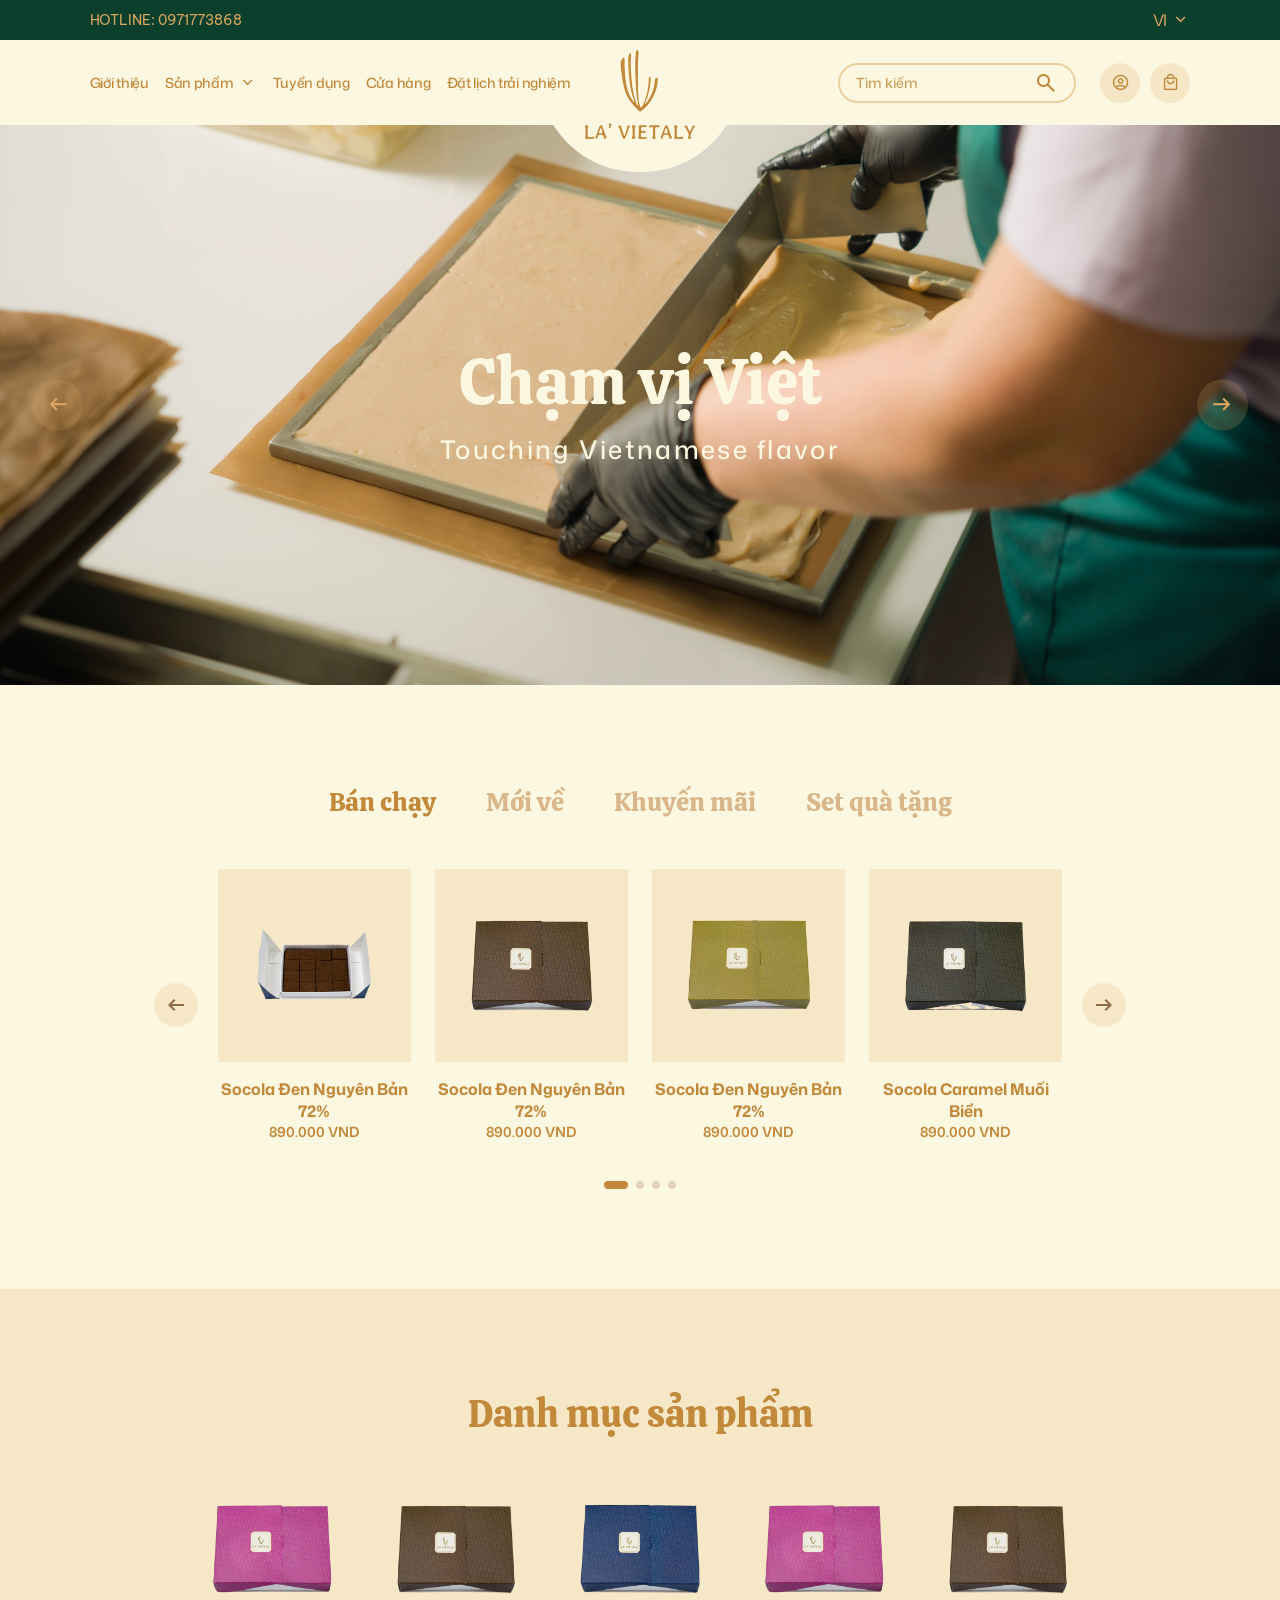
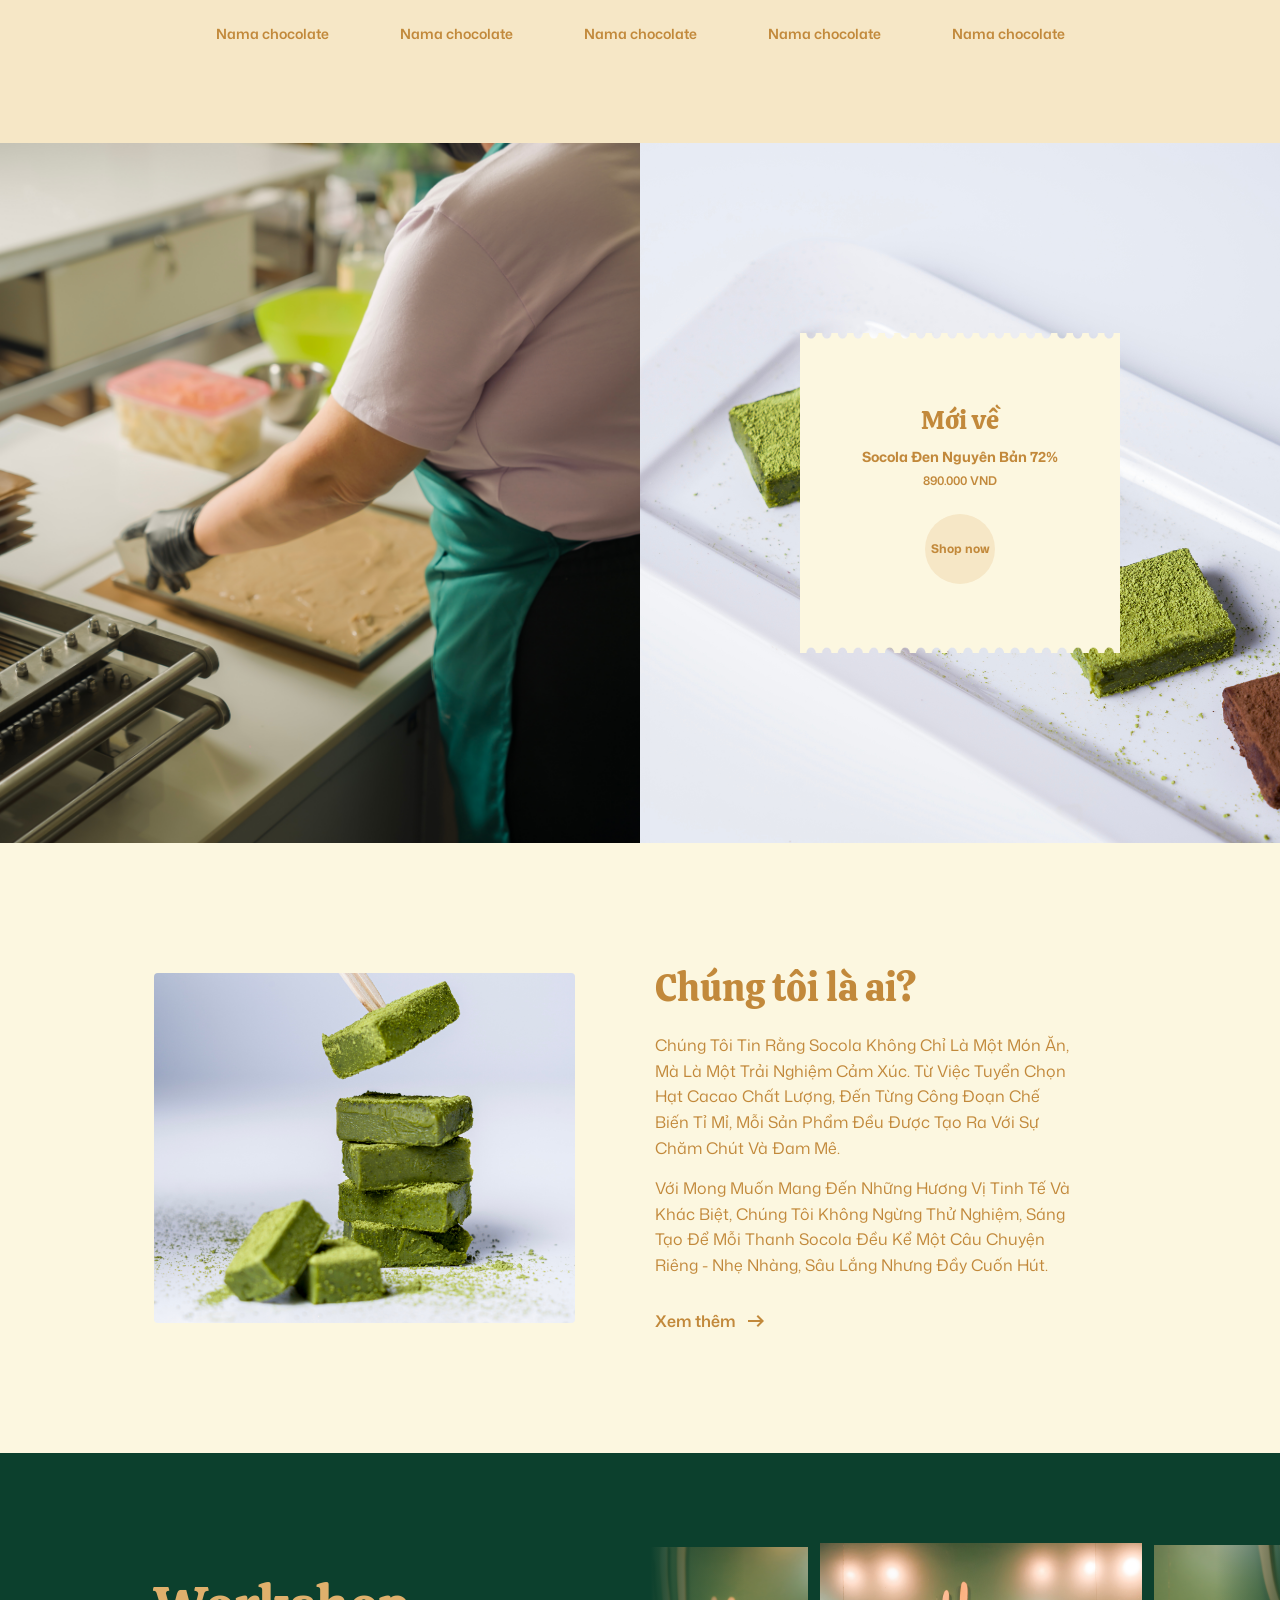
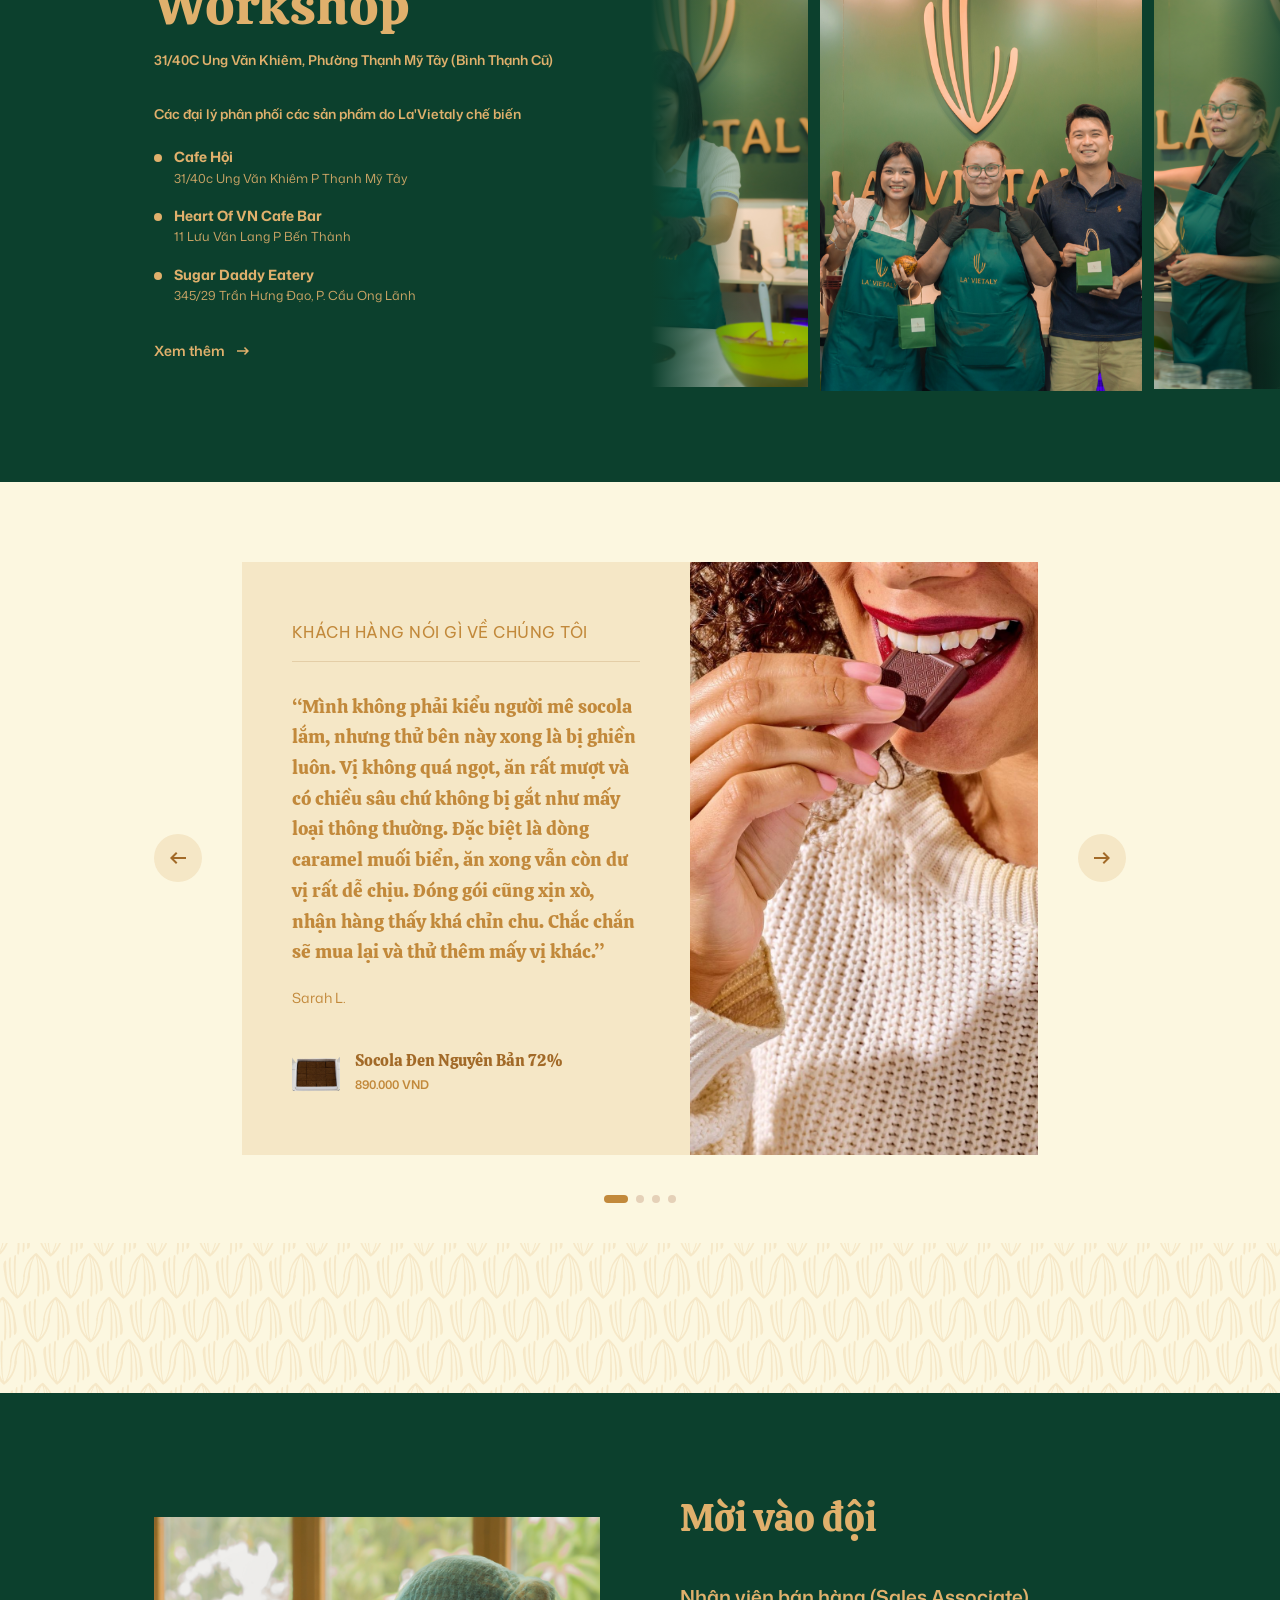
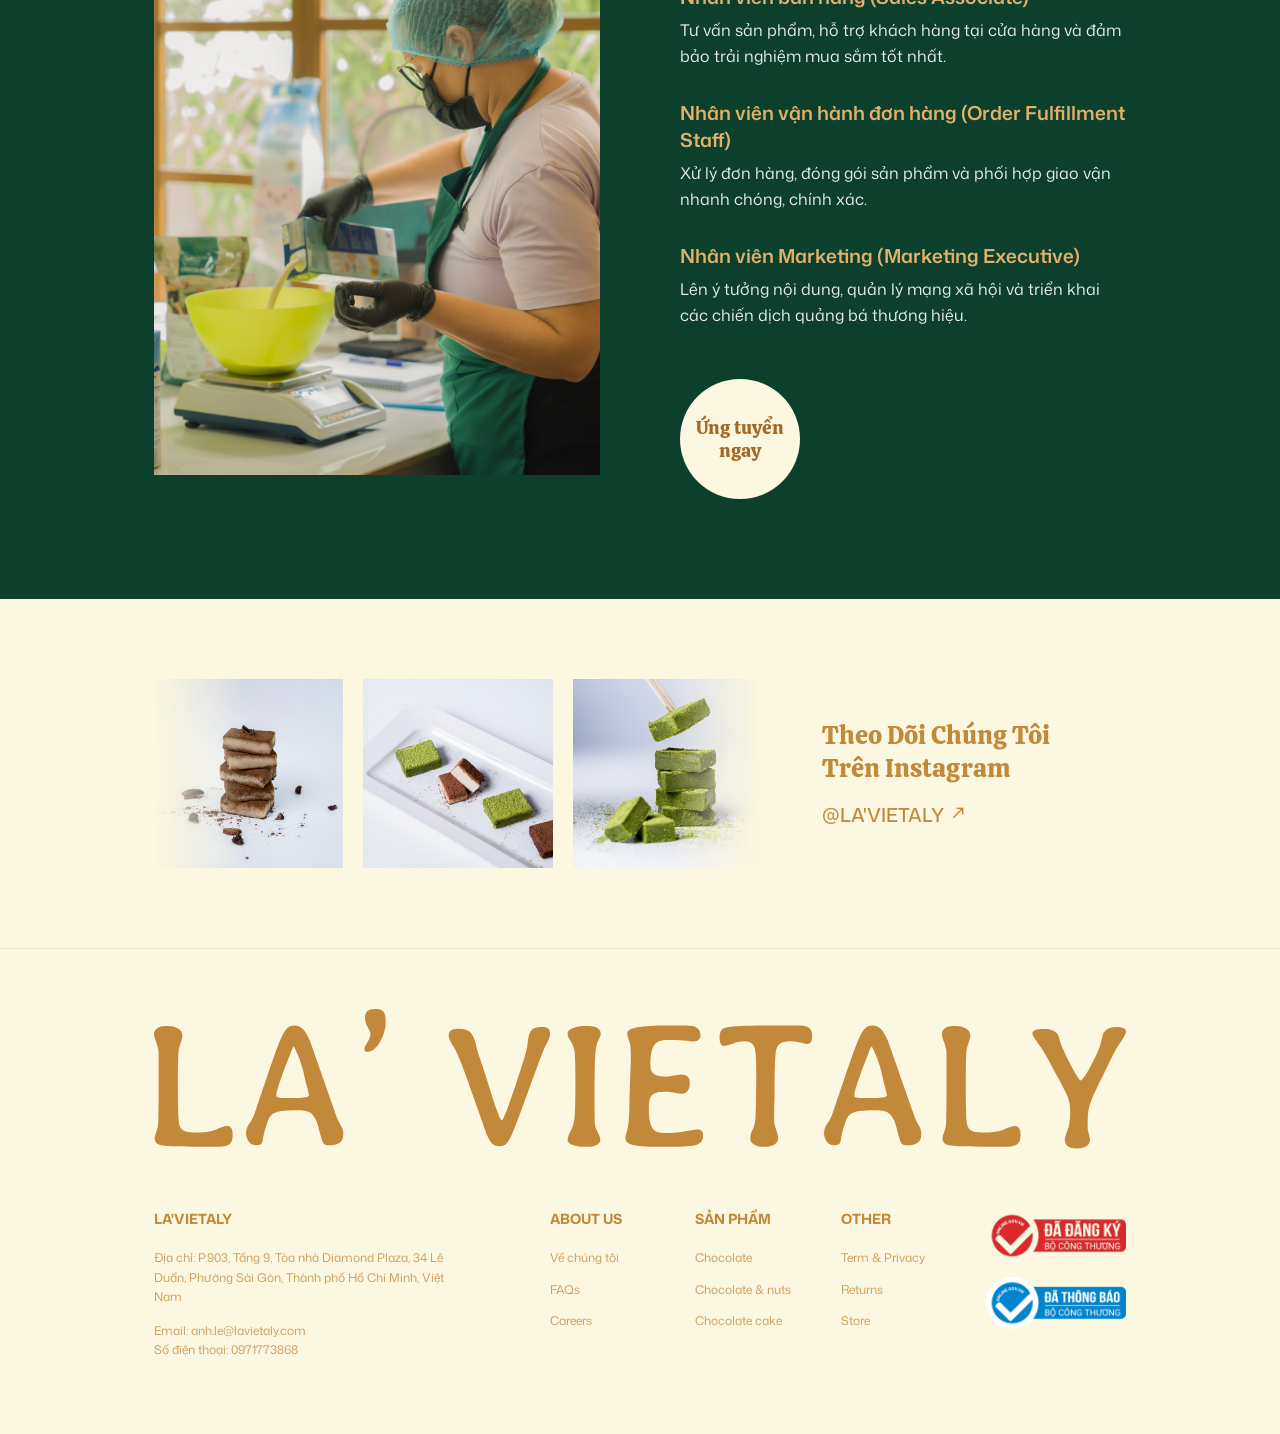
==== index.html @ 23fc8f2f "update" ====
<!DOCTYPE html>
<html lang="vi">

<head>
    <meta charset="utf-8">
    <meta name="viewport" content="width=device-width, initial-scale=1">
    <title>Vietaly - Home</title>
    <link rel="icon" href="images/logotab.svg">

    <link rel="preconnect" href="https://fonts.googleapis.com">
    <link rel="preconnect" href="https://fonts.gstatic.com" crossorigin>
    <link
        href="https://fonts.googleapis.com/css2?family=Be+Vietnam+Pro:wght@400;500;600&family=Calistoga&family=Mona+Sans:ital,wght@0,200..900;1,200..900&display=swap"
        rel="stylesheet">
    <link rel="stylesheet"
        href="https://fonts.googleapis.com/css2?family=Material+Symbols+Outlined:opsz,wght,FILL,GRAD@24,400,0,0" />

    <link rel="stylesheet" href="css/app.css">
    <script type="module" src="js/app.js"></script>
    <link rel="stylesheet" href="css/home.css">
</head>

<body>
    <header class="header-wrapper">
        <div class="top-bar">
            <div class="custom-container">
                <div class="hotline">HOTLINE: 0971773868</div>
                <div class="language-selector" id="language-selector">
                    <span class="lang-text" id="current-lang">VI</span>
                    <span class="material-symbols-outlined">keyboard_arrow_down</span>
                    <div class="lang-dropdown">
                        <div class="lang-option" data-value="en">EN</div>
                    </div>
                </div>
            </div>
        </div>

        <div class="main-header">
            <div class="custom-container main-header-container">
                <button id="mobile-menu-toggle" class="mobile-menu-btn">
                    <span class="material-symbols-outlined">menu</span>
                </button>
                <div class="mobile-menu-overlay" id="mobile-menu-overlay"></div>
                <nav class="nav-menu" id="nav-menu">
                    <div class="mobile-menu-close">
                        <button id="mobile-menu-close-btn" class="mobile-menu-btn">
                            <span class="material-symbols-outlined">close</span>
                        </button>
                    </div>
                    <a href="about.html">Giới thiệu</a>
                    <div class="nav-item" data-path="/san-pham">
                        <span style="cursor: pointer;" onclick="window.location.href='products.html'">Sản phẩm</span>
                        <span class="material-symbols-outlined">keyboard_arrow_down</span>
                        <div class="mega-menu">
                            <div class="mega-menu-inner">
                                <div class="mega-categories">
                                    <h3>Danh mục</h3>
                                    <ul>
                                        <li><a href="#" class="cat-link active" data-target="cat-artisan">Socola
                                                thủ công (Artisan)</a></li>
                                        <li><a href="#" class="cat-link" data-target="cat-bars">Socola thanh
                                                (Bars)</a></li>
                                        <li><a href="#" class="cat-link" data-target="cat-truffles">Socola tươi
                                                (Truffles)</a></li>
                                        <li><a href="#" class="cat-link" data-target="cat-dark">Socola đen nguyên
                                                chất</a></li>
                                    </ul>
                                </div>

                                <div class="mega-products">
                                    <div class="mega-products-header">
                                        <h3>Sản phẩm nổi bật</h3>
                                        <a href="#" class="view-all-link">Xem tất cả<span
                                                class="material-symbols-outlined">arrow_right_alt</span></a>
                                    </div>

                                    <div class="mega-product-group active" id="cat-artisan">
                                        <div class="mega-product-card">
                                            <img src="images/product1.png" alt="Artisan 1">
                                            <h4>Hộp Socola Artisan Nghệ Thuật</h4>
                                            <p class="price">850.000đ</p>
                                        </div>
                                        <div class="mega-product-card">
                                            <img src="images/product1.png" alt="Artisan 2">
                                            <h4>Viên Socola Bonbon Hảo Hạng</h4>
                                            <p class="price">320.000đ</p>
                                        </div>
                                        <div class="mega-product-card">
                                            <img src="images/product1.png" alt="Artisan 3">
                                            <h4>Set Quà Tặng Artisan Độc Bản</h4>
                                            <p class="price">1.500.000đ</p>
                                        </div>
                                    </div>

                                    <div class="mega-product-group" id="cat-bars">
                                        <div class="mega-product-card">
                                            <img src="images/product1.png" alt="Bar 1">
                                            <h4>Thanh Socola Đen 85% Cacao</h4>
                                            <p class="price">190.000đ</p>
                                        </div>
                                        <div class="mega-product-card">
                                            <img src="images/product1.png" alt="Bar 2">
                                            <h4>Thanh Socola Sữa Trái Cây Hạt Dẻ</h4>
                                            <p class="price">210.000đ</p>
                                        </div>
                                    </div>

                                    <div class="mega-product-group" id="cat-truffles">
                                        <div class="mega-product-card">
                                            <img src="images/product1.png" alt="Truffle 1">
                                            <h4>Truffle Trà Xanh Matcha</h4>
                                            <p class="price">250.000đ</p>
                                        </div>
                                        <div class="mega-product-card">
                                            <img src="images/product1.png" alt="Truffle 2">
                                            <h4>Truffle Dâu Tây Sữa</h4>
                                            <p class="price">280.000đ</p>
                                        </div>
                                        <div class="mega-product-card">
                                            <img src="images/product1.png" alt="Truffle 3">
                                            <h4>Truffle Caramel Muối Biển</h4>
                                            <p class="price">260.000đ</p>
                                        </div>
                                        <div class="mega-product-card">
                                            <img src="images/product1.png" alt="Truffle 4">
                                            <h4>Truffle Socola Đắng Nguyên Chất</h4>
                                            <p class="price">290.000đ</p>
                                        </div>
                                    </div>
                                </div>
                            </div>
                        </div>
                    </div>
                    <a href="recruitment.html">Tuyển dụng</a>
                    <a href="store.html">Cửa hàng</a>
                    <a href="#">Đặt lịch trải nghiệm</a>
                    <div class="magic-line"></div>
                </nav>

                <div class="logo-wrapper">
                    <div class="logo-container">
                        <a href="index.html" style="text-decoration: none;">
                            <img src="images/logo.svg" alt="LA' VIETALY Logo">
                        </a>
                    </div>
                </div>

                <div class="header-actions">
                    <div class="search-box">
                        <input type="text" placeholder="Tìm kiếm">
                        <span class="material-symbols-outlined">search</span>
                    </div>

                    <div class="icon-actions">
                        <a href="#" class="icon-btn">
                            <span class="material-symbols-outlined">account_circle</span>
                        </a>
                        <a href="cart.html" class="icon-btn">
                            <span class="material-symbols-outlined">local_mall</span>
                        </a>
                    </div>
                </div>
            </div>
        </div>
    </header>

    <main>
        <!-- Hero Banner -->
        <div class="hero-banner">
            <div class="hero-banner-track">
                <div class="hero-slide" style="background-image: url('images/banner.jpg');"></div>
                <div class="hero-slide" style="background-image: url('images/banner2.jpg');"></div>
            </div>

            <button class="banner-btn btn-prev">
                <span class="material-symbols-outlined">arrow_right_alt</span>
            </button>
            <div class="banner-text">
                <h1>Chạm vị Việt</h1>
                <p>Touching Vietnamese flavor</p>
            </div>
            <button class="banner-btn btn-next">
                <span class="material-symbols-outlined">arrow_right_alt</span>
            </button>
        </div>

        <!-- Product Showcase Section -->
        <section class="product-showcase">
            <div class="custom-container showcase-container">
                <div class="showcase-tabs">
                    <button class="tab-btn active">Bán chạy</button>
                    <button class="tab-btn">Mới về</button>
                    <button class="tab-btn">Khuyến mãi</button>
                    <button class="tab-btn">Set quà tặng</button>
                </div>

                <div class="showcase-carousel-wrapper">
                    <button class="carousel-nav-btn showcase-prev">
                        <span class="material-symbols-outlined" style="transform: scaleX(-1);">arrow_right_alt</span>
                    </button>

                    <div class="showcase-track-container">
                        <div class="showcase-track">
                            <div class="product-card group">
                                <div class="product-image-wrap">
                                    <img src="images/product1.png" alt="Product 1" class="main-img">
                                    <div class="product-hover-elements">

                                        <div class="product-actions">
                                            <button class="btn-add">
                                                <span class="material-symbols-outlined">local_mall</span> Thêm
                                            </button>
                                            <button class="btn-detail">Chi tiết</button>
                                        </div>
                                    </div>
                                </div>
                                <div class="product-info">
                                    <h3>Socola Đen Nguyên Bản 72%</h3>
                                    <p class="price">890.000 VND</p>
                                </div>
                            </div>

                            <div class="product-card group">
                                <div class="product-image-wrap">
                                    <img src="images/product2.png" alt="Product 2" class="main-img">
                                    <div class="product-hover-elements">

                                        <div class="product-actions">
                                            <button class="btn-add">
                                                <span class="material-symbols-outlined">local_mall</span> Thêm
                                            </button>
                                            <button class="btn-detail">Chi tiết</button>
                                        </div>
                                    </div>
                                </div>
                                <div class="product-info">
                                    <h3>Socola Đen Nguyên Bản 72%</h3>
                                    <p class="price">890.000 VND</p>
                                </div>
                            </div>

                            <div class="product-card group">
                                <div class="product-image-wrap">
                                    <img src="images/product3.png" alt="Product 3" class="main-img">
                                    <div class="product-hover-elements">

                                        <div class="product-actions">
                                            <button class="btn-add">
                                                <span class="material-symbols-outlined">local_mall</span> Thêm
                                            </button>
                                            <button class="btn-detail">Chi tiết</button>
                                        </div>
                                    </div>
                                </div>
                                <div class="product-info">
                                    <h3>Socola Đen Nguyên Bản 72%</h3>
                                    <p class="price">890.000 VND</p>
                                </div>
                            </div>

                            <div class="product-card group">
                                <div class="product-image-wrap">
                                    <img src="images/product4.png" alt="Product 4" class="main-img">
                                    <div class="product-hover-elements">

                                        <div class="product-actions">
                                            <button class="btn-add">
                                                <span class="material-symbols-outlined">local_mall</span> Thêm
                                            </button>
                                            <button class="btn-detail">Chi tiết</button>
                                        </div>
                                    </div>
                                </div>
                                <div class="product-info">
                                    <h3>Socola Caramel Muối Biển</h3>
                                    <p class="price">890.000 VND</p>
                                </div>
                            </div>

                            <div class="product-card group">
                                <div class="product-image-wrap">
                                    <img src="images/product1.png" alt="Product 1" class="main-img">
                                    <div class="product-hover-elements">

                                        <div class="product-actions">
                                            <button class="btn-add">
                                                <span class="material-symbols-outlined">local_mall</span> Thêm
                                            </button>
                                            <button class="btn-detail">Chi tiết</button>
                                        </div>
                                    </div>
                                </div>
                                <div class="product-info">
                                    <h3>Socola Đen Nguyên Bản 72%</h3>
                                    <p class="price">890.000 VND</p>
                                </div>
                            </div>

                            <div class="product-card group">
                                <div class="product-image-wrap">
                                    <img src="images/product2.png" alt="Product 2" class="main-img">
                                    <div class="product-hover-elements">

                                        <div class="product-actions">
                                            <button class="btn-add">
                                                <span class="material-symbols-outlined">local_mall</span> Thêm
                                            </button>
                                            <button class="btn-detail">Chi tiết</button>
                                        </div>
                                    </div>
                                </div>
                                <div class="product-info">
                                    <h3>Socola Đen Nguyên Bản 72%</h3>
                                    <p class="price">890.000 VND</p>
                                </div>
                            </div>

                            <div class="product-card group">
                                <div class="product-image-wrap">
                                    <img src="images/product3.png" alt="Product 3" class="main-img">
                                    <div class="product-hover-elements">

                                        <div class="product-actions">
                                            <button class="btn-add">
                                                <span class="material-symbols-outlined">local_mall</span> Thêm
                                            </button>
                                            <button class="btn-detail">Chi tiết</button>
                                        </div>
                                    </div>
                                </div>
                                <div class="product-info">
                                    <h3>Socola Đen Nguyên Bản 72%</h3>
                                    <p class="price">890.000 VND</p>
                                </div>
                            </div>

                            <div class="product-card group">
                                <div class="product-image-wrap">
                                    <img src="images/product4.png" alt="Product 4" class="main-img">
                                    <div class="product-hover-elements">

                                        <div class="product-actions">
                                            <button class="btn-add">
                                                <span class="material-symbols-outlined">local_mall</span> Thêm
                                            </button>
                                            <button class="btn-detail">Chi tiết</button>
                                        </div>
                                    </div>
                                </div>
                                <div class="product-info">
                                    <h3>Socola Caramel Muối Biển</h3>
                                    <p class="price">890.000 VND</p>
                                </div>
                            </div>
                        </div>
                    </div>

                    <button class="carousel-nav-btn showcase-next">
                        <span class="material-symbols-outlined">arrow_right_alt</span>
                    </button>
                </div>

                <!-- Pagination -->
                <div class="showcase-pagination">
                    <span class="dot active"></span>
                    <span class="dot"></span>
                    <span class="dot"></span>
                    <span class="dot"></span>
                </div>
            </div>
        </section>

        <!-- Category Section -->
        <section class="category-section">
            <div class="custom-container">
                <h2 class="section-title">Danh mục sản phẩm</h2>
                <div class="category-list">
                    <a href="#" class="category-item">
                        <div class="cat-img-wrap">
                            <img src="images/category1.png" alt="Nama chocolate">
                        </div>
                        <p>Nama chocolate</p>
                    </a>
                    <a href="#" class="category-item">
                        <div class="cat-img-wrap">
                            <img src="images/category2.png" alt="Nama chocolate">
                        </div>
                        <p>Nama chocolate</p>
                    </a>
                    <a href="#" class="category-item">
                        <div class="cat-img-wrap">
                            <img src="images/category3.png" alt="Nama chocolate">
                        </div>
                        <p>Nama chocolate</p>
                    </a>
                    <a href="#" class="category-item">
                        <div class="cat-img-wrap">
                            <img src="images/category1.png" alt="Nama chocolate">
                        </div>
                        <p>Nama chocolate</p>
                    </a>
                    <a href="#" class="category-item">
                        <div class="cat-img-wrap">
                            <img src="images/category2.png" alt="Nama chocolate">
                        </div>
                        <p>Nama chocolate</p>
                    </a>
                </div>
            </div>
        </section>

        <!-- Split Banner Section -->
        <section class="split-banner-section">
            <div class="split-left">
                <img src="images/banner3.jpg" alt="Process">
            </div>
            <div class="split-right">
                <img src="images/banner4.jpg" alt="New Arrivals">

                <div class="new-arrival-card" style="background-image: url('images/card.png');">
                    <h2 class="new-title">Mới về</h2>
                    <h3 class="new-product-name">Socola Đen Nguyên Bản 72%</h3>
                    <p class="new-price">890.000 VND</p>
                    <button class="btn-shop-now">Shop now</button>
                </div>
            </div>
        </section>

        <!-- Who We Are Section -->
        <section class="who-we-are-section">
            <div class="custom-container who-we-are-container">
                <div class="who-we-are-left">
                    <img src="images/weare.jpg" alt="Chúng tôi là ai">
                </div>
                <div class="who-we-are-right">
                    <h2 class="section-title text-left">Chúng tôi là ai?</h2>

                    <div class="who-text-content">
                        <p>Chúng Tôi Tin Rằng Socola Không Chỉ Là Một Món Ăn, Mà Là Một Trải Nghiệm Cảm Xúc. Từ Việc
                            Tuyển Chọn Hạt Cacao Chất Lượng, Đến Từng Công Đoạn Chế Biến Tỉ Mỉ, Mỗi Sản Phẩm Đều Được
                            Tạo Ra
                            Với Sự Chăm Chút Và Đam Mê.</p>
                        <p>Với Mong Muốn Mang Đến Những Hương Vị Tinh Tế Và Khác Biệt, Chúng Tôi Không Ngừng Thử Nghiệm,
                            Sáng Tạo Để Mỗi Thanh Socola Đều Kể Một Câu Chuyện Riêng - Nhẹ Nhàng, Sâu Lắng Nhưng Đầy
                            Cuốn Hút.</p>
                    </div>
                    <a href="#" class="view-more-link">Xem thêm <span
                            class="material-symbols-outlined">arrow_right_alt</span></a>
                </div>
            </div>
        </section>

        <!-- Store / Workshop Section -->
        <section class="store-section">
            <div class="custom-container store-container">
                <div class="store-left">
                    <div class="store-content-wrapper">
                        <h2 class="store-title">Workshop</h2>
                        <p class="store-subtitle">31/40C Ung Văn Khiêm, Phường Thạnh Mỹ Tây (Bình Thạnh Cũ)</p>
                        
                        <p class="store-distributor-label">Các đại lý phân phối các sản phẩm do La'Vietaly chế biến</p>
                        
                        <ul class="store-agent-list">
                            <li class="store-agent-item">
                                <span class="agent-dot"></span>
                                <div class="agent-info">
                                    <h4 class="agent-name">Cafe Hội</h4>
                                    <p class="agent-addr">31/40c Ung Văn Khiêm P Thạnh Mỹ Tây</p>
                                </div>
                            </li>
                            <li class="store-agent-item">
                                <span class="agent-dot"></span>
                                <div class="agent-info">
                                    <h4 class="agent-name">Heart Of VN Cafe Bar</h4>
                                    <p class="agent-addr">11 Lưu Văn Lang P Bến Thành</p>
                                </div>
                            </li>
                            <li class="store-agent-item">
                                <span class="agent-dot"></span>
                                <div class="agent-info">
                                    <h4 class="agent-name">Sugar Daddy Eatery</h4>
                                    <p class="agent-addr">345/29 Trần Hưng Đạo, P. Cầu Ong Lãnh</p>
                                </div>
                            </li>
                        </ul>

                        <a href="store.html" class="store-link">Xem thêm <span
                                class="material-symbols-outlined">arrow_right_alt</span></a>
                    </div>
                </div>
                <div class="store-right">
                    <div class="store-images workshop-images">
                        <div class="workshop-img-wrap workshop-left">
                            <img src="images/workshop1.svg" alt="Workshop 1">
                        </div>
                        <div class="workshop-img-wrap workshop-center">
                            <img src="images/workshop2.svg" alt="Workshop 2">
                        </div>
                        <div class="workshop-img-wrap workshop-right">
                            <img src="images/workshop3.svg" alt="Workshop 3">
                        </div>
                    </div>
                </div>
            </div>
        </section>

        <!-- Review Section -->
        <section class="review-section">
            <div class="custom-container review-container">
                <button class="review-nav-btn review-prev">
                    <span class="material-symbols-outlined">arrow_left_alt</span>
                </button>

                <div class="review-track-container">
                    <div class="review-track">
                        <div class="review-card">
                            <div class="review-card-left">
                                <span class="review-subtitle">KHÁCH HÀNG NÓI GÌ VỀ CHÚNG TÔI</span>
                                <p class="review-quote">“Mình không phải kiểu người mê socola lắm, nhưng thử bên này
                                    xong là bị ghiền luôn. Vị không quá ngọt, ăn rất mượt và có chiều sâu chứ không bị
                                    gắt như mấy loại thông thường. Đặc biệt là dòng caramel muối biển, ăn xong vẫn còn
                                    dư vị
                                    rất dễ chịu. Đóng gói cũng xịn xò, nhận hàng thấy khá chỉn chu. Chắc chắn sẽ mua lại
                                    và
                                    thử thêm mấy vị khác.”</p>
                                <span class="review-author">Sarah L.</span>

                                <div class="review-product">
                                    <img src="images/product1.png" alt="Product" class="review-product-img">
                                    <div class="review-product-info">
                                        <span class="review-product-title">Socola Đen Nguyên Bản 72%</span>
                                        <span class="review-product-price">890.000 VND</span>
                                    </div>
                                </div>
                            </div>
                            <div class="review-card-right">
                                <img src="images/review.png" alt="Review">
                            </div>
                        </div>

                        <div class="review-card">
                            <div class="review-card-left">
                                <span class="review-subtitle">KHÁCH HÀNG NÓI GÌ VỀ CHÚNG TÔI</span>
                                <p class="review-quote">“Socola ở đây thật sự rất khác biệt, mỗi thanh đều mang lại cảm
                                    giác chân thật về nguyên liệu chất lượng cao. Từ cách đóng gói tỉ mỉ đến hương vị
                                    tuyệt
                                    vời, Vietaly thực sự làm mình ấn tượng. Mình sẽ còn ủng hộ dài dài!”</p>
                                <span class="review-author">Tony T.</span>

                                <div class="review-product">
                                    <img src="images/product2.png" alt="Product" class="review-product-img">
                                    <div class="review-product-info">
                                        <span class="review-product-title">Socola Hạt Dẻ Cười 65%</span>
                                        <span class="review-product-price">950.000 VND</span>
                                    </div>
                                </div>
                            </div>
                            <div class="review-card-right">
                                <img src="images/banner2.jpg" alt="Review 2">
                            </div>
                        </div>
                    </div>
                </div>

                <button class="review-nav-btn review-next">
                    <span class="material-symbols-outlined">arrow_right_alt</span>
                </button>
            </div>

            <div class="review-pagination">
                <span class="dot active"></span>
                <span class="dot"></span>
                <span class="dot"></span>
                <span class="dot"></span>
            </div>

            <div class="review-bottom-bg">
                <img src="images/background.svg" alt="Background Pattern">
            </div>
        </section>

        <!-- Team Section -->
        <section class="team-section">
            <div class="custom-container team-container">
                <div class="team-left">
                    <img src="images/team.jpg" alt="Team">
                </div>
                <div class="team-right">
                    <h2 class="team-title">Mời vào đội</h2>
                    <div class="team-positions">
                        <div class="team-position">
                            <h3>Nhân viên bán hàng (Sales Associate)</h3>
                            <p>Tư vấn sản phẩm, hỗ trợ khách hàng tại cửa hàng và đảm bảo trải nghiệm mua sắm tốt nhất.
                            </p>
                        </div>
                        <div class="team-position">
                            <h3>Nhân viên vận hành đơn hàng (Order Fulfillment Staff)</h3>
                            <p>Xử lý đơn hàng, đóng gói sản phẩm và phối hợp giao vận nhanh chóng, chính xác.</p>
                        </div>
                        <div class="team-position">
                            <h3>Nhân viên Marketing (Marketing Executive)</h3>
                            <p>Lên ý tưởng nội dung, quản lý mạng xã hội và triển khai các chiến dịch quảng bá thương
                                hiệu.</p>
                        </div>
                    </div>
                    <a href="#" class="btn-apply-circle">
                        <span>Ứng tuyển<br>ngay</span>
                    </a>
                </div>
            </div>
        </section>

        <!-- Instagram Section -->
        <section class="instagram-section">
            <div class="custom-container instagram-container">
                <div class="instagram-images">
                    <div class="insta-img-wrap"><img src="images/footer1.jpg" alt="Instagram 1"></div>
                    <div class="insta-img-wrap"><img src="images/banner4.jpg" alt="Instagram 2"></div>
                    <div class="insta-img-wrap"><img src="images/weare.jpg" alt="Instagram 3"></div>
                </div>
                <div class="instagram-text">
                    <h2>Theo Dõi Chúng Tôi<br>Trên Instagram</h2>
                    <a href="#" class="insta-link">@LA'VIETALY <span
                            class="material-symbols-outlined">call_made</span></a>
                </div>
            </div>
        </section>

    </main>

    <footer class="footer-section">
        <div class="custom-container">
            <img src="images/logo footer.svg" alt="LA' VIETALY Logo" class="footer-huge-logo">
            <div class="footer-grid">
                <div class="footer-col footer-col-brand">
                    <h3>LA'VIETALY</h3>
                    <p>Địa chỉ: P.903, Tầng 9, Tòa nhà Diamond Plaza, 34 Lê Duẩn, Phường Sài Gòn, Thành phố Hồ Chí Minh,
                        Việt Nam</p>
                    <p>Email: anh.le@lavietaly.com<br>Số điện thoại: 0971773868</p>
                </div>
                <div class="footer-col">
                    <h3>ABOUT US</h3>
                    <ul>
                        <li><a href="about.html">Về chúng tôi</a></li>
                        <li><a href="#">FAQs</a></li>
                        <li><a href="#">Careers</a></li>
                    </ul>
                </div>
                <div class="footer-col">
                    <h3>SẢN PHẨM</h3>
                    <ul>
                        <li><a href="#">Chocolate</a></li>
                        <li><a href="#">Chocolate & nuts</a></li>
                        <li><a href="#">Chocolate cake</a></li>
                    </ul>
                </div>
                <div class="footer-col">
                    <h3>OTHER</h3>
                    <ul>
                        <li><a href="#">Term & Privacy</a></li>
                        <li><a href="#">Returns</a></li>
                        <li><a href="#">Store</a></li>
                    </ul>
                </div>
                <div class="footer-col footer-col-badges">
                    <img src="images/register.svg" alt="Đã đăng ký Bộ Công Thương" class="bct-logo">
                    <img src="images/noti.svg" alt="Đã thông báo Bộ Công Thương" class="bct-logo">
                </div>
            </div>
        </div>
    </footer>

    <script type="module" src="js/home.js"></script>
</body>

</html>
---- css/app.css ----
/*! tailwindcss v4.3.3 | MIT License | https://tailwindcss.com */
@layer properties;
:root, :host {
  --color-blue-300: oklch(80.9% 0.105 251.813);
  --color-blue-700: oklch(48.8% 0.243 264.376);
  --color-blue-800: oklch(42.4% 0.199 265.638);
  --color-gray-100: oklch(96.7% 0.003 264.542);
  --color-gray-200: oklch(92.8% 0.006 264.531);
  --color-gray-300: oklch(87.2% 0.01 258.338);
  --color-gray-400: oklch(70.7% 0.022 261.325);
  --color-gray-500: oklch(55.1% 0.027 264.364);
  --color-gray-600: oklch(44.6% 0.03 256.802);
  --color-gray-700: oklch(37.3% 0.034 259.733);
  --color-gray-800: oklch(27.8% 0.033 256.848);
  --color-gray-900: oklch(21% 0.034 264.665);
  --color-white: #fff;
  --spacing: 0.25rem;
  --container-xl: 36rem;
  --container-6xl: 72rem;
  --text-sm: 0.875rem;
  --text-sm--line-height: calc(1.25 / 0.875);
  --text-lg: 1.125rem;
  --text-lg--line-height: calc(1.75 / 1.125);
  --font-weight-medium: 500;
  --font-weight-semibold: 600;
  --tracking-wider: 0.05em;
  --radius-md: 0.375rem;
  --ease-in-out: cubic-bezier(0.4, 0, 0.2, 1);
  --default-transition-duration: 150ms;
  --default-transition-timing-function: cubic-bezier(0.4, 0, 0.2, 1);
}
.fixed {
  position: fixed;
}
.relative {
  position: relative;
}
.static {
  position: static;
}
.top-0 {
  top: 0px;
}
.right-0 {
  right: 0px;
}
.container {
  width: 100%;
  @media (width >= 40rem) {
    max-width: 40rem;
  }
  @media (width >= 48rem) {
    max-width: 48rem;
  }
  @media (width >= 64rem) {
    max-width: 64rem;
  }
  @media (width >= 80rem) {
    max-width: 80rem;
  }
  @media (width >= 96rem) {
    max-width: 96rem;
  }
}
.mx-auto {
  margin-inline: auto;
}
.-mt-px {
  margin-top: -1px;
}
.mt-2 {
  margin-top: calc(var(--spacing) * 2);
}
.mt-4 {
  margin-top: calc(var(--spacing) * 4);
}
.mt-8 {
  margin-top: calc(var(--spacing) * 8);
}
.mr-2 {
  margin-right: calc(var(--spacing) * 2);
}
.-ml-px {
  margin-left: -1px;
}
.ml-1 {
  margin-left: var(--spacing);
}
.ml-2 {
  margin-left: calc(var(--spacing) * 2);
}
.ml-4 {
  margin-left: calc(var(--spacing) * 4);
}
.ml-12 {
  margin-left: calc(var(--spacing) * 12);
}
.flex {
  display: flex;
}
.grid {
  display: grid;
}
.hidden {
  display: none;
}
.inline-flex {
  display: inline-flex;
}
.table {
  display: table;
}
.h-5 {
  height: calc(var(--spacing) * 5);
}
.h-8 {
  height: calc(var(--spacing) * 8);
}
.h-16 {
  height: calc(var(--spacing) * 16);
}
.min-h-screen {
  min-height: 100vh;
}
.w-5 {
  width: calc(var(--spacing) * 5);
}
.w-8 {
  width: calc(var(--spacing) * 8);
}
.w-auto {
  width: auto;
}
.max-w-6xl {
  max-width: var(--container-6xl);
}
.max-w-xl {
  max-width: var(--container-xl);
}
.transform {
  transform: var(--tw-rotate-x,) var(--tw-rotate-y,) var(--tw-rotate-z,) var(--tw-skew-x,) var(--tw-skew-y,);
}
.cursor-default {
  cursor: default;
}
.cursor-not-allowed {
  cursor: not-allowed;
}
.resize {
  resize: both;
}
.grid-cols-1 {
  grid-template-columns: repeat(1, minmax(0, 1fr));
}
.items-center {
  align-items: center;
}
.justify-between {
  justify-content: space-between;
}
.justify-center {
  justify-content: center;
}
.justify-items-center {
  justify-items: center;
}
.gap-2 {
  gap: calc(var(--spacing) * 2);
}
.overflow-hidden {
  overflow: hidden;
}
.rounded-md {
  border-radius: var(--radius-md);
}
.rounded-l-md {
  border-top-left-radius: var(--radius-md);
  border-bottom-left-radius: var(--radius-md);
}
.rounded-r-md {
  border-top-right-radius: var(--radius-md);
  border-bottom-right-radius: var(--radius-md);
}
.border {
  border-style: var(--tw-border-style);
  border-width: 1px;
}
.border-t {
  border-top-style: var(--tw-border-style);
  border-top-width: 1px;
}
.border-r {
  border-right-style: var(--tw-border-style);
  border-right-width: 1px;
}
.border-gray-200 {
  border-color: var(--color-gray-200);
}
.border-gray-300 {
  border-color: var(--color-gray-300);
}
.border-gray-400 {
  border-color: var(--color-gray-400);
}
.bg-gray-100 {
  background-color: var(--color-gray-100);
}
.bg-gray-200 {
  background-color: var(--color-gray-200);
}
.bg-white {
  background-color: var(--color-white);
}
.p-6 {
  padding: calc(var(--spacing) * 6);
}
.px-2 {
  padding-inline: calc(var(--spacing) * 2);
}
.px-4 {
  padding-inline: calc(var(--spacing) * 4);
}
.px-6 {
  padding-inline: calc(var(--spacing) * 6);
}
.py-2 {
  padding-block: calc(var(--spacing) * 2);
}
.py-4 {
  padding-block: calc(var(--spacing) * 4);
}
.pt-8 {
  padding-top: calc(var(--spacing) * 8);
}
.text-center {
  text-align: center;
}
.text-left {
  text-align: left;
}
.text-lg {
  font-size: var(--text-lg);
  line-height: var(--tw-leading, var(--text-lg--line-height));
}
.text-sm {
  font-size: var(--text-sm);
  line-height: var(--tw-leading, var(--text-sm--line-height));
}
.leading-5 {
  --tw-leading: calc(var(--spacing) * 5);
  line-height: calc(var(--spacing) * 5);
}
.leading-7 {
  --tw-leading: calc(var(--spacing) * 7);
  line-height: calc(var(--spacing) * 7);
}
.font-medium {
  --tw-font-weight: var(--font-weight-medium);
  font-weight: var(--font-weight-medium);
}
.font-semibold {
  --tw-font-weight: var(--font-weight-semibold);
  font-weight: var(--font-weight-semibold);
}
.tracking-wider {
  --tw-tracking: var(--tracking-wider);
  letter-spacing: var(--tracking-wider);
}
.text-gray-200 {
  color: var(--color-gray-200);
}
.text-gray-300 {
  color: var(--color-gray-300);
}
.text-gray-400 {
  color: var(--color-gray-400);
}
.text-gray-500 {
  color: var(--color-gray-500);
}
.text-gray-600 {
  color: var(--color-gray-600);
}
.text-gray-700 {
  color: var(--color-gray-700);
}
.text-gray-800 {
  color: var(--color-gray-800);
}
.text-gray-900 {
  color: var(--color-gray-900);
}
.uppercase {
  text-transform: uppercase;
}
.underline {
  text-decoration-line: underline;
}
.antialiased {
  -webkit-font-smoothing: antialiased;
  -moz-osx-font-smoothing: grayscale;
}
.shadow {
  --tw-shadow: 0 1px 3px 0 var(--tw-shadow-color, rgb(0 0 0 / 0.1)), 0 1px 2px -1px var(--tw-shadow-color, rgb(0 0 0 / 0.1));
  box-shadow: var(--tw-inset-shadow), var(--tw-inset-ring-shadow), var(--tw-ring-offset-shadow), var(--tw-ring-shadow), var(--tw-shadow);
}
.shadow-sm {
  --tw-shadow: 0 1px 3px 0 var(--tw-shadow-color, rgb(0 0 0 / 0.1)), 0 1px 2px -1px var(--tw-shadow-color, rgb(0 0 0 / 0.1));
  box-shadow: var(--tw-inset-shadow), var(--tw-inset-ring-shadow), var(--tw-ring-offset-shadow), var(--tw-ring-shadow), var(--tw-shadow);
}
.ring-gray-300 {
  --tw-ring-color: var(--color-gray-300);
}
.transition {
  transition-property: color, background-color, border-color, outline-color, text-decoration-color, fill, stroke, --tw-gradient-from, --tw-gradient-via, --tw-gradient-to, opacity, box-shadow, transform, translate, scale, rotate, filter, -webkit-backdrop-filter, backdrop-filter, display, content-visibility, overlay, pointer-events;
  transition-timing-function: var(--tw-ease, var(--default-transition-timing-function));
  transition-duration: var(--tw-duration, var(--default-transition-duration));
}
.duration-150 {
  --tw-duration: 150ms;
  transition-duration: 150ms;
}
.ease-in-out {
  --tw-ease: var(--ease-in-out);
  transition-timing-function: var(--ease-in-out);
}
@media (hover: hover) {
  .hover\:bg-gray-100:hover {
    background-color: var(--color-gray-100);
  }
  .hover\:text-gray-400:hover {
    color: var(--color-gray-400);
  }
  .hover\:text-gray-700:hover {
    color: var(--color-gray-700);
  }
}
.focus\:border-blue-300:focus {
  border-color: var(--color-blue-300);
}
.focus\:ring:focus {
  --tw-ring-shadow: var(--tw-ring-inset,) 0 0 0 calc(1px + var(--tw-ring-offset-width)) var(--tw-ring-color, currentcolor);
  box-shadow: var(--tw-inset-shadow), var(--tw-inset-ring-shadow), var(--tw-ring-offset-shadow), var(--tw-ring-shadow), var(--tw-shadow);
}
.focus\:outline-none:focus {
  --tw-outline-style: none;
  outline-style: none;
}
.active\:bg-gray-100:active {
  background-color: var(--color-gray-100);
}
.active\:text-gray-500:active {
  color: var(--color-gray-500);
}
.active\:text-gray-700:active {
  color: var(--color-gray-700);
}
.active\:text-gray-800:active {
  color: var(--color-gray-800);
}
@media (width >= 40rem) {
  .sm\:flex {
    display: flex;
  }
  .sm\:hidden {
    display: none;
  }
  .sm\:flex-1 {
    flex: 1;
  }
  .sm\:items-center {
    align-items: center;
  }
  .sm\:justify-between {
    justify-content: space-between;
  }
  .sm\:justify-start {
    justify-content: flex-start;
  }
  .sm\:gap-2 {
    gap: calc(var(--spacing) * 2);
  }
  .sm\:px-6 {
    padding-inline: calc(var(--spacing) * 6);
  }
  .sm\:pt-0 {
    padding-top: 0px;
  }
}
@media (width >= 64rem) {
  .lg\:px-8 {
    padding-inline: calc(var(--spacing) * 8);
  }
}
.rtl\:flex-row-reverse:where(:dir(rtl), [dir="rtl"], [dir="rtl"] *) {
  flex-direction: row-reverse;
}
@media (prefers-color-scheme: dark) {
  .dark\:border-gray-600 {
    border-color: var(--color-gray-600);
  }
  .dark\:bg-gray-700 {
    background-color: var(--color-gray-700);
  }
  .dark\:bg-gray-800 {
    background-color: var(--color-gray-800);
  }
  .dark\:bg-gray-900 {
    background-color: var(--color-gray-900);
  }
  .dark\:text-gray-200 {
    color: var(--color-gray-200);
  }
  .dark\:text-gray-300 {
    color: var(--color-gray-300);
  }
  .dark\:text-gray-400 {
    color: var(--color-gray-400);
  }
  .dark\:text-gray-600 {
    color: var(--color-gray-600);
  }
  @media (hover: hover) {
    .dark\:hover\:bg-gray-900:hover {
      background-color: var(--color-gray-900);
    }
    .dark\:hover\:text-gray-200:hover {
      color: var(--color-gray-200);
    }
    .dark\:hover\:text-gray-300:hover {
      color: var(--color-gray-300);
    }
  }
  .dark\:focus\:border-blue-700:focus {
    border-color: var(--color-blue-700);
  }
  .dark\:focus\:border-blue-800:focus {
    border-color: var(--color-blue-800);
  }
  .dark\:active\:bg-gray-700:active {
    background-color: var(--color-gray-700);
  }
  .dark\:active\:text-gray-300:active {
    color: var(--color-gray-300);
  }
}
:root {
  --color-topbar-bg: #0C402D;
  --color-topbar-text: #DBA760;
  --color-header-bg: #FCF7E0;
  --color-header-text: #C2893B;
  --color-icon-bg: #F5E7C6;
  --font-be-vietnam: 'Be Vietnam Pro', sans-serif;
  --font-mona-sans: 'Mona Sans', 'Be Vietnam Pro', sans-serif;
  --fs-xs: clamp(12px, 0.8vw, 14px);
  --fs-sm: clamp(14px, 1vw, 16px);
  --fs-base: clamp(16px, 1.2vw, 18px);
  --fs-lg: clamp(18px, 1.5vw, 22px);
  --fs-xl: clamp(24px, 2vw, 32px);
  --fs-2xl: clamp(32px, 3vw, 48px);
  --fs-3xl: clamp(48px, 5vw, 80px);
}
* {
  margin: 0;
  padding: 0;
  box-sizing: border-box;
}
body {
  background-color: #f3f4f6;
  min-height: 100vh;
}
.header-wrapper {
  position: relative;
  width: 100%;
  display: flex;
  flex-direction: column;
  z-index: 50;
}
.custom-container {
  width: 100%;
  padding: 0 clamp(40px, 12vw, 240px);
  position: relative;
}
.top-bar {
  width: 100%;
  height: 40px;
  background: var(--color-topbar-bg);
}
.top-bar .custom-container {
  height: 100%;
  display: flex;
  align-items: center;
  justify-content: space-between;
}
.top-bar .hotline {
  font-family: var(--font-be-vietnam);
  font-weight: 400;
  font-size: var(--fs-sm);
  color: var(--color-topbar-text);
  text-transform: uppercase;
  letter-spacing: -0.1px;
}
.top-bar .language-selector {
  display: flex;
  align-items: center;
  gap: 4px;
  cursor: pointer;
  position: relative;
}
.top-bar .language-selector .lang-text {
  font-family: var(--font-mona-sans);
  font-weight: 400;
  font-size: var(--fs-base);
  color: var(--color-topbar-text);
  letter-spacing: -0.1px;
}
.top-bar .language-selector .material-symbols-outlined {
  color: var(--color-topbar-text);
  font-size: var(--fs-lg);
  transition: transform 0.3s ease;
}
.top-bar .language-selector.active .material-symbols-outlined {
  transform: rotate(180deg);
}
.lang-dropdown {
  position: absolute;
  top: 100%;
  right: 0;
  margin-top: 5px;
  background: var(--color-header-bg);
  border: 1px solid rgba(219, 167, 96, 0.5);
  border-radius: 4px;
  min-width: 60px;
  opacity: 0;
  visibility: hidden;
  transform: translateY(10px);
  transition: all 0.3s ease;
  z-index: 100;
}
.language-selector.active .lang-dropdown {
  opacity: 1;
  visibility: visible;
  transform: translateY(0);
}
.lang-option {
  font-family: var(--font-mona-sans);
  font-weight: 500;
  font-size: var(--fs-base);
  color: var(--color-header-text);
  padding: 8px 12px;
  cursor: pointer;
  text-align: center;
  transition: background 0.3s ease;
}
.lang-option:hover {
  background: #f0deae;
}
.main-header {
  width: 100%;
  height: 85px;
  background: var(--color-header-bg);
}
.main-header-container {
  display: flex;
  justify-content: space-between;
  align-items: center;
  height: 100%;
}
.mobile-menu-btn {
  display: none;
  background: none;
  border: none;
  color: var(--color-header-text);
  cursor: pointer;
  z-index: 60;
}
.mobile-menu-btn .material-symbols-outlined {
  font-size: 28px;
}
.mobile-menu-close {
  display: none;
}
.mobile-menu-overlay {
  display: none;
}
.header-wrapper .custom-container {
  padding: 0 clamp(20px, 7vw, 170px) !important;
}
.nav-menu {
  display: flex;
  align-items: center;
  gap: 16px;
  position: relative;
  z-index: 30;
}
.magic-line {
  position: absolute;
  bottom: -6px;
  left: 0;
  width: 0;
  height: 3px;
  background: linear-gradient(90deg, #DBA760, var(--color-header-text));
  border-radius: 3px;
  transition: left 0.4s cubic-bezier(0.34, 1.36, 0.64, 1), width 0.3s cubic-bezier(0.34, 1.36, 0.64, 1), opacity 0.3s ease;
  opacity: 0;
  pointer-events: none;
}
.nav-menu a, .nav-menu .nav-item {
  font-family: var(--font-mona-sans);
  font-weight: 500;
  font-size: var(--fs-sm);
  color: var(--color-header-text);
  text-decoration: none;
  letter-spacing: -0.02em;
  display: flex;
  align-items: center;
  gap: 4px;
  cursor: pointer;
  position: relative;
  white-space: nowrap;
}
.nav-menu .nav-item .material-symbols-outlined {
  font-size: var(--fs-lg);
}
.logo-wrapper {
  position: absolute;
  left: 50%;
  transform: translateX(-50%);
  top: 0;
  width: 204px;
  height: 132px;
  z-index: 20;
  display: flex;
  justify-content: center;
}
.logo-container {
  width: 100%;
  height: 100%;
  background: var(--color-header-bg);
  border-radius: 0 0 100px 100px;
  display: flex;
  flex-direction: column;
  align-items: center;
  padding-top: 10px;
}
.logo-container a {
  display: flex;
  justify-content: center;
  align-items: center;
}
.logo-container img {
  width: 110px;
  height: auto;
  object-fit: contain;
}
.header-actions {
  display: flex;
  align-items: center;
  gap: 24px;
  position: relative;
  z-index: 30;
}
.search-box {
  display: flex;
  align-items: center;
  gap: 8px;
  width: 100%;
  max-width: 330px;
  height: 40px;
  padding: 9px 16px;
  border: 2px solid rgba(219, 167, 96, 0.5);
  border-radius: 100px;
  background: transparent;
}
.search-box input {
  border: none;
  outline: none;
  background: transparent;
  width: 100%;
  min-width: 0;
  font-family: var(--font-mona-sans);
  font-weight: 500;
  font-size: var(--fs-sm);
  color: var(--color-header-text);
}
.search-box input::placeholder {
  color: var(--color-header-text);
  opacity: 0.8;
}
.search-box .material-symbols-outlined {
  color: var(--color-header-text);
  cursor: pointer;
}
.icon-actions {
  display: flex;
  gap: clamp(4px, 0.8vw, 12px);
}
.icon-btn {
  display: flex;
  justify-content: center;
  align-items: center;
  width: 40px;
  height: 40px;
  background: var(--color-icon-bg);
  border-radius: 100px;
  cursor: pointer;
  color: var(--color-header-text);
  text-decoration: none;
  transition: background 0.3s ease;
  flex-shrink: 0;
}
.icon-btn:hover {
  background: #f0deae;
}
.icon-btn .material-symbols-outlined {
  font-size: var(--fs-lg);
}
.mega-menu {
  position: absolute;
  top: 100%;
  left: -20px;
  width: 850px;
  padding-top: 25px;
  opacity: 0;
  visibility: hidden;
  transform: translateY(15px);
  transition: all 0.3s cubic-bezier(0.34, 1.36, 0.64, 1);
  z-index: 100;
  pointer-events: none;
  white-space: normal;
}
.nav-item:hover .mega-menu {
  opacity: 1;
  visibility: visible;
  transform: translateY(0);
  pointer-events: auto;
}
.mega-menu-inner {
  background: var(--color-header-bg);
  border-radius: 12px;
  box-shadow: 0 15px 40px rgba(12, 64, 45, 0.15);
  display: flex;
  padding: 30px;
  gap: 40px;
  border: 1px solid rgba(219, 167, 96, 0.2);
}
.mega-categories {
  flex: 0 0 220px;
  border-right: 1px solid rgba(219, 167, 96, 0.2);
  padding-right: 30px;
}
.mega-categories h3 {
  font-family: var(--font-be-vietnam);
  font-size: var(--fs-sm);
  font-weight: 600;
  color: var(--color-topbar-bg);
  margin-bottom: 20px;
  text-transform: uppercase;
  letter-spacing: 0.5px;
}
.mega-products-header {
  display: flex;
  justify-content: space-between;
  align-items: center;
  margin-bottom: 20px;
  border-bottom: 1px solid rgba(219, 167, 96, 0.1);
  padding-bottom: 10px;
}
.mega-products-header h3 {
  font-family: var(--font-be-vietnam);
  font-size: var(--fs-sm);
  font-weight: 600;
  color: var(--color-topbar-bg);
  text-transform: uppercase;
  letter-spacing: 0.5px;
  margin: 0;
}
.view-all-link {
  font-family: var(--font-mona-sans);
  font-size: var(--fs-sm);
  font-weight: 500;
  color: var(--color-header-text);
  text-decoration: none;
  display: flex;
  align-items: center;
  gap: 4px;
  transition: color 0.3s ease, transform 0.3s ease;
}
.view-all-link:hover {
  color: var(--color-topbar-bg);
  transform: translateX(4px);
}
.view-all-link .material-symbols-outlined {
  font-size: var(--fs-lg);
}
.mega-categories ul {
  list-style: none;
  display: flex;
  flex-direction: column;
  gap: 16px;
}
.mega-categories ul li a {
  font-family: var(--font-mona-sans);
  font-size: var(--fs-sm);
  font-weight: 400;
  color: var(--color-header-text);
  text-decoration: none;
  transition: color 0.3s ease, transform 0.3s ease;
  display: inline-block;
}
.mega-categories ul li a:hover, .mega-categories ul li a.active {
  color: var(--color-topbar-bg);
  font-weight: 600;
  transform: translateX(5px);
}
.mega-products {
  flex: 1;
  max-height: 380px;
  overflow-y: auto;
  padding-right: 10px;
}
.mega-products::-webkit-scrollbar {
  width: 6px;
}
.mega-products::-webkit-scrollbar-track {
  background: transparent;
}
.mega-products::-webkit-scrollbar-thumb {
  background: rgba(219, 167, 96, 0.3);
  border-radius: 10px;
}
.mega-product-group {
  display: none;
  flex-wrap: wrap;
  gap: 20px;
  animation: fadeIn 0.3s ease;
}
.mega-product-group.active {
  display: flex;
}
@keyframes fadeIn {
  from {
    opacity: 0;
    transform: translateY(5px);
  }
  to {
    opacity: 1;
    transform: translateY(0);
  }
}
.mega-product-card {
  display: flex;
  flex-direction: column;
  gap: 12px;
  cursor: pointer;
  transition: transform 0.3s ease;
  flex: 0 0 calc(33.333% - 14px);
}
.mega-product-card:hover {
  transform: translateY(-5px);
}
.mega-product-card img {
  width: 100%;
  aspect-ratio: 1;
  object-fit: cover;
  border-radius: 8px;
  border: 1px solid rgba(219, 167, 96, 0.1);
}
.mega-product-card h4 {
  font-family: var(--font-mona-sans);
  font-size: var(--fs-sm);
  font-weight: 500;
  color: var(--color-topbar-bg);
  line-height: 1.4;
  margin: 0;
}
.mega-product-card .price {
  font-family: var(--font-mona-sans);
  font-size: var(--fs-sm);
  font-weight: 600;
  color: var(--color-header-text);
  margin: 0;
}
.footer-section {
  background-color: var(--color-header-bg);
  border-top: 1px solid rgba(194, 137, 59, 0.15);
  padding: 60px 0;
}
.footer-huge-logo {
  width: 100%;
  max-width: 1200px;
  height: auto;
  display: block;
  margin: 0 auto 60px auto;
}
.footer-grid {
  display: grid;
  grid-template-columns: 3fr 1fr 1fr 1fr auto;
  gap: 20px;
  max-width: 1200px;
  margin: 0 auto;
}
.footer-col h3 {
  font-family: var(--font-mona-sans);
  font-size: var(--fs-sm);
  font-weight: 700;
  color: var(--color-header-text);
  margin-bottom: 20px;
  text-transform: uppercase;
}
.footer-col p, .footer-col ul li a {
  font-family: var(--font-mona-sans);
  font-size: var(--fs-xs);
  color: var(--color-header-text);
  line-height: 1.6;
  text-decoration: none;
  opacity: 0.8;
}
.footer-col ul {
  list-style: none;
  padding: 0;
  display: flex;
  flex-direction: column;
  gap: 12px;
}
.footer-col ul li a:hover {
  opacity: 1;
  text-decoration: underline;
}
.footer-col-brand {
  max-width: 320px;
}
.footer-col-brand p {
  margin-bottom: 15px;
}
.footer-col-badges {
  display: flex;
  flex-direction: column;
  align-items: flex-end;
  gap: 15px;
}
.bct-logo {
  width: 140px;
  height: auto;
  object-fit: contain;
}
@media (max-width: 600px) {
  .footer-grid {
    grid-template-columns: 1fr 1fr;
  }
  .footer-col-brand, .footer-col:nth-child(4), .footer-col-badges {
    grid-column: span 2;
  }
  .footer-col-badges {
    display: grid;
    grid-template-columns: 1fr 1fr;
    gap: 20px;
  }
  .bct-logo {
    max-width: 100%;
  }
}
@media (max-width: 1024px) {
  .footer-grid {
    grid-template-columns: 1fr 1fr;
  }
  .custom-container {
    padding: 0 clamp(20px, 5vw, 60px);
  }
  .header-wrapper .custom-container {
    padding: 0 clamp(20px, 5vw, 60px) !important;
  }
  .mobile-menu-btn {
    display: flex;
    order: 3;
  }
  .header-actions {
    order: 1;
  }
  .search-box {
    display: none !important;
  }
  .nav-menu {
    position: fixed;
    top: 0;
    right: -100%;
    left: auto;
    width: 100%;
    height: 100vh;
    background: var(--color-header-bg);
    flex-direction: column;
    align-items: flex-start;
    padding: 80px 20px 20px 20px;
    transition: right 0.3s ease;
    box-shadow: none;
    overflow-y: auto;
    z-index: 100;
  }
  .nav-menu.active {
    right: 0;
    left: auto;
  }
  .mobile-menu-close {
    position: absolute;
    top: 20px;
    right: 20px;
    display: block;
  }
  .mobile-menu-overlay {
    display: block;
    position: fixed;
    inset: 0;
    background: rgba(0, 0, 0, 0.5);
    z-index: 55;
    opacity: 0;
    visibility: hidden;
    transition: opacity 0.3s ease, visibility 0.3s ease;
  }
  .mobile-menu-overlay.active {
    opacity: 1;
    visibility: visible;
  }
  body.no-scroll {
    overflow: hidden;
  }
  .magic-line {
    display: none !important;
  }
  .nav-menu a, .nav-menu .nav-item {
    font-size: var(--fs-base);
    padding: 10px 0;
    width: max-content;
    position: relative;
  }
  .nav-menu > a::after, .nav-menu > .nav-item::after {
    content: '';
    position: absolute;
    bottom: 0px;
    left: 0;
    width: 100%;
    height: 2px;
    background: linear-gradient(90deg, #DBA760, var(--color-header-text));
    transform: scaleX(0);
    transform-origin: left;
    transition: transform 0.3s ease;
  }
  .nav-menu > a.active-nav::after, .nav-menu > .nav-item.open::after {
    transform: scaleX(1);
  }
  .nav-menu .nav-item {
    flex-wrap: wrap;
  }
  .mega-menu {
    position: static;
    width: 100%;
    opacity: 1;
    visibility: visible;
    transform: none;
    box-shadow: none;
    padding: 10px 0 10px 15px;
    display: none;
  }
  .nav-item.open .mega-menu {
    display: block;
  }
  .nav-item .material-symbols-outlined {
    transition: transform 0.3s ease;
  }
  .nav-item.open>.material-symbols-outlined {
    transform: rotate(180deg);
  }
  .mega-menu-inner {
    flex-direction: column;
    padding: 0;
    gap: 15px;
    box-shadow: none;
    border: none;
    background: transparent;
  }
  .mega-categories {
    border-right: none;
    border-bottom: none;
    padding-right: 0;
    padding-bottom: 0;
  }
  .mega-categories h3 {
    display: none;
  }
  .mega-products {
    display: none;
  }
  .mega-product-card {
    flex: 0 0 calc(50% - 10px);
  }
  .magic-line {
    display: none;
  }
  .product-showcase, .category-section {
    padding: 60px 0;
  }
}
@media (max-width: 768px) {
  .header-actions {
    gap: 12px;
  }
  .logo-wrapper {
    width: 140px;
    height: 100px;
  }
  .logo-container {
    border-radius: 0 0 70px 70px;
    padding-top: 5px;
  }
  .logo-container img {
    width: 80px;
  }
}
@media (max-width: 480px) {
  .mega-product-card {
    flex: 0 0 100%;
  }
}
@property --tw-rotate-x {
  syntax: "*";
  inherits: false;
}
@property --tw-rotate-y {
  syntax: "*";
  inherits: false;
}
@property --tw-rotate-z {
  syntax: "*";
  inherits: false;
}
@property --tw-skew-x {
  syntax: "*";
  inherits: false;
}
@property --tw-skew-y {
  syntax: "*";
  inherits: false;
}
@property --tw-border-style {
  syntax: "*";
  inherits: false;
  initial-value: solid;
}
@property --tw-leading {
  syntax: "*";
  inherits: false;
}
@property --tw-font-weight {
  syntax: "*";
  inherits: false;
}
@property --tw-tracking {
  syntax: "*";
  inherits: false;
}
@property --tw-shadow {
  syntax: "*";
  inherits: false;
  initial-value: 0 0 #0000;
}
@property --tw-shadow-color {
  syntax: "*";
  inherits: false;
}
@property --tw-shadow-alpha {
  syntax: "<percentage>";
  inherits: false;
  initial-value: 100%;
}
@property --tw-inset-shadow {
  syntax: "*";
  inherits: false;
  initial-value: 0 0 #0000;
}
@property --tw-inset-shadow-color {
  syntax: "*";
  inherits: false;
}
@property --tw-inset-shadow-alpha {
  syntax: "<percentage>";
  inherits: false;
  initial-value: 100%;
}
@property --tw-ring-color {
  syntax: "*";
  inherits: false;
}
@property --tw-ring-shadow {
  syntax: "*";
  inherits: false;
  initial-value: 0 0 #0000;
}
@property --tw-inset-ring-color {
  syntax: "*";
  inherits: false;
}
@property --tw-inset-ring-shadow {
  syntax: "*";
  inherits: false;
  initial-value: 0 0 #0000;
}
@property --tw-ring-inset {
  syntax: "*";
  inherits: false;
}
@property --tw-ring-offset-width {
  syntax: "<length>";
  inherits: false;
  initial-value: 0px;
}
@property --tw-ring-offset-color {
  syntax: "*";
  inherits: false;
  initial-value: #fff;
}
@property --tw-ring-offset-shadow {
  syntax: "*";
  inherits: false;
  initial-value: 0 0 #0000;
}
@property --tw-duration {
  syntax: "*";
  inherits: false;
}
@property --tw-ease {
  syntax: "*";
  inherits: false;
}
@layer properties {
  @supports ((-webkit-hyphens: none) and (not (margin-trim: inline))) or ((-moz-orient: inline) and (not (color:rgb(from red r g b)))) {
    *, ::before, ::after, ::backdrop {
      --tw-rotate-x: initial;
      --tw-rotate-y: initial;
      --tw-rotate-z: initial;
      --tw-skew-x: initial;
      --tw-skew-y: initial;
      --tw-border-style: solid;
      --tw-leading: initial;
      --tw-font-weight: initial;
      --tw-tracking: initial;
      --tw-shadow: 0 0 #0000;
      --tw-shadow-color: initial;
      --tw-shadow-alpha: 100%;
      --tw-inset-shadow: 0 0 #0000;
      --tw-inset-shadow-color: initial;
      --tw-inset-shadow-alpha: 100%;
      --tw-ring-color: initial;
      --tw-ring-shadow: 0 0 #0000;
      --tw-inset-ring-color: initial;
      --tw-inset-ring-shadow: 0 0 #0000;
      --tw-ring-inset: initial;
      --tw-ring-offset-width: 0px;
      --tw-ring-offset-color: #fff;
      --tw-ring-offset-shadow: 0 0 #0000;
      --tw-duration: initial;
      --tw-ease: initial;
    }
  }
}
---- css/home.css ----
.hero-banner {
    position: relative;
    width: 100%;
    min-height: 400px;
    aspect-ratio: 16 / 7;
    max-height: 800px;
    background-color: #d1d5db;
    overflow: hidden;
}

.hero-banner-track {
    display: flex;
    width: 100%;
    height: 100%;
    position: absolute;
    top: 0;
    left: 0;
}

.hero-slide {
    flex: 0 0 100%;
    height: 100%;
    background-size: cover;
    background-position: center;
    background-repeat: no-repeat;
}

.banner-text {
    position: absolute;
    left: 50%;
    top: 50%;
    transform: translate(-50%, -50%);
    text-align: center;
    color: #FCF7E0;
    width: 100%;
    padding: 0 20px;
    pointer-events: none;
    z-index: 10;
}

.banner-text h1 {
    font-family: 'Calistoga', serif;
    font-weight: 400;
    font-size: var(--fs-3xl);
    line-height: 1.2;
    margin: 0 0 10px 0;
}

.banner-text p {
    font-family: var(--font-mona-sans);
    font-weight: 500;
    font-size: var(--fs-xl);
    letter-spacing: 0.09em;
    margin: 0;
}

.banner-btn {
    position: absolute;
    top: 50%;
    transform: translateY(-50%);
    width: clamp(40px, 4vw, 54px);
    height: clamp(40px, 4vw, 54px);
    background: rgba(219, 167, 96, 0.2);
    border-radius: 100px;
    display: flex;
    justify-content: center;
    align-items: center;
    border: none;
    cursor: pointer;
    color: #DBA760;
    transition: background 0.3s ease, transform 0.3s ease;
    z-index: 10;
}

.btn-prev {
    left: clamp(10px, 2.5vw, 40px);
}

.btn-next {
    right: clamp(10px, 2.5vw, 40px);
}

@media (hover: hover) {
    .banner-btn:hover {
        background: rgba(219, 167, 96, 0.5);
        transform: translateY(-50%) scale(1.05);
    }
}

.banner-btn .material-symbols-outlined {
    font-size: var(--fs-xl);
}

.btn-prev .material-symbols-outlined {
    transform: scaleX(-1);
}

/* Product Showcase Section */
.product-showcase {
    background-color: #FCF7E0;
    padding: 100px 0;
    width: 100%;
}

.showcase-tabs {
    display: flex;
    justify-content: center;
    gap: clamp(20px, 4vw, 50px);
    margin-bottom: 40px;
}

.tab-btn {
    font-family: 'Calistoga', serif;
    font-size: var(--fs-xl);
    background: transparent;
    border: none;
    cursor: pointer;
    color: #D9B78A;
    transition: color 0.3s ease;
}

.tab-btn.active,
.tab-btn:hover {
    color: var(--color-header-text);
}

.showcase-carousel-wrapper {
    display: flex;
    align-items: center;
    gap: 20px;
    position: relative;
}

.carousel-nav-btn {
    width: 44px;
    height: 44px;
    background: #F6E7C6;
    border-radius: 50%;
    display: flex;
    justify-content: center;
    align-items: center;
    border: none;
    cursor: pointer;
    color: #8C6A45;
    transition: background 0.3s ease, transform 0.3s ease;
    flex-shrink: 0;
}

@media (hover: hover) {
    .carousel-nav-btn:hover {
        background: var(--color-header-text);
        color: #FFFFFF;
    }
}

.showcase-track-container {
    flex: 1;
    overflow: hidden;
    padding: 10px 0;
}

.showcase-track {
    display: flex;
    gap: 24px;
    transition: transform 0.5s ease-in-out;
}

.product-card {
    flex: 0 0 calc(25% - 18px);
    display: flex;
    flex-direction: column;
    gap: 16px;
    cursor: pointer;
    text-align: center;
}

@media (max-width: 1024px) {
    .product-card {
        flex: 0 0 calc(33.333% - 16px);
    }
}

@media (max-width: 768px) {
    .product-card {
        flex: 0 0 calc(50% - 12px);
    }
}

.product-image-wrap {
    background: #F6E7C6;
    position: relative;
    display: flex;
    justify-content: center;
    align-items: center;
    aspect-ratio: 1 / 1;
    padding: 35px;
    overflow: hidden;
}

.main-img {
    width: 100%;
    height: 100%;
    object-fit: contain;
    transition: transform 0.3s ease;
}

.product-card:hover .main-img {
    transform: scale(1.05);
}

.product-hover-elements {
    position: absolute;
    inset: 0;
    pointer-events: none;
}

.product-card:hover .product-hover-elements,
.product-card.active .product-hover-elements {
    opacity: 1;
}

.reviewer-avatar {
    position: absolute;
    right: 15px;
    top: 50%;
    transform: translateY(-50%);
    width: 48px;
    height: 48px;
    border-radius: 50%;
    border: 3px solid rgba(0, 0, 0, 0.6);
    overflow: hidden;
    pointer-events: auto;
    box-shadow: 0 4px 10px rgba(0, 0, 0, 0.2);
    opacity: 0;
    transition: opacity 0.3s ease;
}

.product-card:hover .reviewer-avatar,
.product-card.active .reviewer-avatar {
    opacity: 1;
}

.reviewer-avatar img {
    width: 100%;
    height: 100%;
    object-fit: cover;
}

.product-actions {
    position: absolute;
    bottom: 0;
    left: 0;
    width: 100%;
    display: flex;
    justify-content: center;
    gap: 10px;
    pointer-events: auto;
    padding: 0 10px 15px;
    transform: translateY(110%);
    transition: transform 0.3s ease;
}

.product-card:hover .product-actions,
.product-card.active .product-actions {
    transform: translateY(0);
}

.btn-add {
    display: flex;
    align-items: center;
    gap: 6px;
    background: #0C402D;
    color: #DBA760;
    font-family: var(--font-mona-sans);
    font-size: var(--fs-xs);
    font-weight: 600;
    padding: 8px 16px;
    border-radius: 20px;
    border: none;
    cursor: pointer;
    transition: transform 0.2s ease, opacity 0.2s;
}

.btn-add .material-symbols-outlined {
    font-size: var(--fs-base);
}

.btn-detail {
    background: #FCF7E0;
    color: var(--color-header-text);
    font-family: var(--font-mona-sans);
    font-size: var(--fs-xs);
    font-weight: 600;
    padding: 8px 16px;
    border-radius: 20px;
    border: none;
    cursor: pointer;
    transition: transform 0.2s ease, opacity 0.2s;
}

.btn-add:hover,
.btn-detail:hover {
    transform: scale(1.05);
    opacity: 0.9;
}

.product-info h3 {
    font-family: var(--font-mona-sans);
    font-size: var(--fs-base);
    font-weight: 700;
    color: var(--color-header-text);
    margin: 0;
}

.product-info .price {
    font-family: var(--font-mona-sans);
    font-size: var(--fs-sm);
    font-weight: 600;
    color: var(--color-header-text);
    margin: 0;
}

.showcase-pagination {
    display: flex;
    justify-content: center;
    align-items: center;
    gap: 8px;
    margin-top: 30px;
}

.showcase-pagination .dot {
    width: 8px;
    height: 8px;
    background: #E5D1B8;
    border-radius: 50%;
    cursor: pointer;
    transition: all 0.3s ease;
}

.showcase-pagination .dot.active {
    width: 24px;
    border-radius: 4px;
    background: var(--color-header-text);
}

/* Category Section */
.category-section {
    background-color: #F6E7C6;
    padding: 100px 0;
    text-align: center;
}

.section-title {
    font-family: 'Calistoga', serif;
    font-weight: 400;
    font-size: var(--fs-2xl);
    color: var(--color-header-text);
    margin-bottom: 50px;
}

.category-list {
    display: flex;
    justify-content: center;
    gap: clamp(20px, 5vw, 80px);
    flex-wrap: wrap;
}

.category-item {
    display: flex;
    flex-direction: column;
    align-items: center;
    gap: 15px;
    text-decoration: none;
    transition: transform 0.3s ease;
}

.category-item:hover {
    transform: translateY(-5px);
}

.cat-img-wrap {
    width: clamp(80px, 10vw, 120px);
    aspect-ratio: 1;
    display: flex;
    justify-content: center;
    align-items: center;
}

.cat-img-wrap img {
    width: 100%;
    height: 100%;
    object-fit: contain;
}

.category-item p {
    font-family: var(--font-mona-sans);
    font-weight: 600;
    font-size: var(--fs-sm);
    color: var(--color-header-text);
    margin: 0;
}

/* Split Banner Section */
.split-banner-section {
    display: flex;
    width: 100%;
    height: clamp(400px, 60vw, 700px);
}

@media (max-width: 768px) {
    .split-banner-section {
        flex-direction: column;
        height: auto;
    }
}

.split-left,
.split-right {
    flex: 1;
    position: relative;
    overflow: hidden;
}

@media (max-width: 768px) {

    .split-left,
    .split-right {
        height: 400px;
    }
}

.split-left img,
.split-right img {
    width: 100%;
    height: 100%;
    object-fit: cover;
    display: block;
}

.new-arrival-card {
    position: absolute;
    top: 50%;
    left: 50%;
    transform: translate(-50%, -50%);
    width: 320px;
    height: 320px;
    background-size: 100% 100%;
    background-position: center;
    background-repeat: no-repeat;
    display: flex;
    flex-direction: column;
    justify-content: center;
    align-items: center;
    text-align: center;
    padding: 30px;
}

.new-title {
    font-family: 'Calistoga', serif;
    font-weight: 400;
    font-size: var(--fs-xl);
    color: var(--color-header-text);
    margin-bottom: 10px;
}

.new-product-name {
    font-family: var(--font-mona-sans);
    font-weight: 700;
    font-size: var(--fs-sm);
    color: var(--color-header-text);
    margin-bottom: 5px;
    line-height: 1.4;
}

.new-price {
    font-family: var(--font-mona-sans);
    font-weight: 600;
    font-size: var(--fs-xs);
    color: var(--color-header-text);
    margin-bottom: 25px;
}

.btn-shop-now {
    width: 70px;
    height: 70px;
    border-radius: 50%;
    background-color: #F6E7C6;
    border: none;
    cursor: pointer;
    font-family: var(--font-mona-sans);
    font-weight: 700;
    font-size: var(--fs-xs);
    color: var(--color-header-text);
    display: flex;
    justify-content: center;
    align-items: center;
    transition: background 0.3s ease, transform 0.3s ease;
}

.btn-shop-now:hover {
    background-color: var(--color-header-text);
    color: #FFFFFF;
    transform: scale(1.05);
    box-shadow: 0 4px 12px rgba(194, 137, 59, 0.3);
}

.who-we-are-section {
    background-color: #FCF7E0;
    padding: 120px 0;
}

.who-we-are-container {
    display: flex;
    align-items: center;
    gap: clamp(40px, 8vw, 80px);
}

.who-we-are-left {
    flex: 1;
    width: 50%;
    max-width: 50%;
    display: flex;
    justify-content: flex-start;
}

.who-we-are-left img {
    width: 100%;
    max-width: 450px;
    height: 350px;
    object-fit: cover;
    border-radius: 4px;
}

.who-we-are-right {
    flex: 1;
    width: 50%;
    max-width: 50%;
    position: relative;
    padding-right: 50px;
}

.who-we-are-right .section-title.text-left {
    text-align: left;
    margin-bottom: 20px;
}

.who-avatar {
    position: absolute;
    right: 0;
    top: -30px;
    width: 60px;
    height: 60px;
    border-radius: 50%;
    overflow: hidden;
    border: 3px solid rgba(0, 0, 0, 0.6);
    box-shadow: 0 4px 10px rgba(0, 0, 0, 0.2);
}

.who-avatar img {
    width: 100%;
    height: 100%;
    object-fit: cover;
}

.who-text-content {
    margin-bottom: 30px;
}

.who-text-content p {
    font-family: var(--font-mona-sans);
    font-size: var(--fs-base);
    line-height: 1.6;
    color: var(--color-header-text);
    margin-bottom: 15px;
}

.who-text-content p:last-child {
    margin-bottom: 0;
}

.view-more-link {
    font-family: var(--font-mona-sans);
    font-size: var(--fs-base);
    font-weight: 600;
    color: var(--color-header-text);
    text-decoration: none;
    display: inline-flex;
    align-items: center;
    gap: 8px;
    transition: color 0.3s ease, transform 0.3s ease;
}

.view-more-link:hover {
    color: #A26A28;
    transform: translateX(5px);
}

@media (max-width: 768px) {
    .who-we-are-container {
        flex-direction: column;
    }

    .who-we-are-right {
        padding-right: 0;
    }

    .who-avatar {
        top: -60px;
    }
}

/* Store / Workshop Section */
.store-section {
    background-color: var(--color-topbar-bg);
    padding: 85px 0;
    overflow: hidden;
}

.store-container {
    display: flex;
    align-items: center;
    justify-content: space-between;
    gap: clamp(30px, 5vw, 60px);
}

.store-left {
    flex: 0 0 45%;
    max-width: 480px;
    display: flex;
    justify-content: flex-start;
}

.store-content-wrapper {
    width: 100%;
}

.store-title {
    font-family: 'Calistoga', serif;
    font-weight: 400;
    font-size: clamp(38px, 4.2vw, 54px);
    color: #E0B06C;
    margin-bottom: 12px;
    line-height: 1.2;
}

.store-subtitle {
    font-family: var(--font-mona-sans);
    font-size: clamp(13px, 1.05vw, 15px);
    font-weight: 600;
    color: #E0B06C;
    margin-bottom: 34px;
    line-height: 1.5;
}

.store-distributor-label {
    font-family: var(--font-mona-sans);
    font-size: clamp(13px, 1.05vw, 15px);
    font-weight: 600;
    color: #E0B06C;
    margin-bottom: 24px;
    line-height: 1.5;
}

.store-agent-list {
    list-style: none;
    padding: 0;
    margin: 0 0 36px 0;
    display: flex;
    flex-direction: column;
    gap: 20px;
}

.store-agent-item {
    display: flex;
    align-items: flex-start;
    gap: 12px;
}

.agent-dot {
    width: 8px;
    height: 8px;
    border-radius: 50%;
    background-color: #E0B06C;
    margin-top: 6px;
    flex-shrink: 0;
}

.agent-info {
    display: flex;
    flex-direction: column;
    gap: 3px;
}

.agent-name {
    font-family: var(--font-mona-sans);
    font-size: clamp(14px, 1.1vw, 16px);
    font-weight: 700;
    color: #E0B06C;
    margin: 0;
    line-height: 1.3;
}

.agent-addr {
    font-family: var(--font-mona-sans);
    font-size: clamp(12.5px, 0.95vw, 14px);
    font-weight: 400;
    color: #E0B06C;
    opacity: 0.9;
    margin: 0;
    line-height: 1.4;
}

.store-link {
    font-family: var(--font-mona-sans);
    font-size: clamp(14px, 1.05vw, 16px);
    font-weight: 600;
    color: #E0B06C;
    text-decoration: none;
    display: inline-flex;
    align-items: center;
    gap: 8px;
    transition: color 0.3s ease, transform 0.3s ease;
}

.store-link:hover {
    color: #f7d598;
    transform: translateX(4px);
}

.store-link .material-symbols-outlined {
    font-size: 20px;
    transition: transform 0.3s ease;
}

.store-link:hover .material-symbols-outlined {
    transform: translateX(4px);
}

.store-right {
    flex: 1;
    display: flex;
    justify-content: flex-end;
    align-items: center;
}

.workshop-images {
    display: flex;
    align-items: center;
    justify-content: flex-end;
    gap: 12px;
    width: 100%;
    max-width: 660px;
    height: 459px;
}

.workshop-img-wrap {
    position: relative;
    height: 100%;
    overflow: hidden;
    display: flex;
    align-items: center;
    justify-content: center;
}

.workshop-left {
    flex: 0 0 calc(25% - 8px);
    aspect-ratio: 164 / 459;
}

.workshop-center {
    flex: 0 0 calc(50% - 8px);
    aspect-ratio: 330 / 459;
}

.workshop-right {
    flex: 0 0 calc(25% - 8px);
    aspect-ratio: 162 / 459;
}

.workshop-img-wrap img {
    width: 100%;
    height: 100%;
    object-fit: contain;
    display: block;
}

@media (max-width: 1100px) {
    .workshop-images {
        height: 380px;
        gap: 10px;
    }
}

@media (max-width: 992px) {
    .store-container {
        flex-direction: column;
        align-items: flex-start;
        gap: 40px;
    }

    .store-left {
        flex: 1;
        width: 100%;
        max-width: 100%;
        padding-right: 0;
        margin-bottom: 0;
    }

    .store-right {
        width: 100%;
        justify-content: center;
    }

    .workshop-images {
        height: 360px;
        justify-content: center;
        margin: 0 auto;
    }
}

@media (max-width: 640px) {
    .store-section {
        padding: 50px 0;
    }

    .workshop-images {
        height: 250px;
        gap: 8px;
    }
}

@media (max-width: 440px) {
    .workshop-images {
        height: 190px;
        gap: 6px;
    }
}

/* Review Section */
.review-section {
    background-color: var(--color-header-bg);
    padding-top: 80px;
    position: relative;
    overflow: hidden;
}

.review-container {
    display: flex;
    align-items: center;
    justify-content: center;
    gap: clamp(20px, 4vw, 40px);
    margin-bottom: 40px;
}

.review-nav-btn {
    width: 48px;
    height: 48px;
    border-radius: 50%;
    background-color: var(--color-icon-bg);
    border: none;
    display: flex;
    align-items: center;
    justify-content: center;
    cursor: pointer;
    color: #A26A28;
    flex-shrink: 0;
    transition: transform 0.2s ease, background-color 0.2s ease;
}

@media (hover: hover) {
    .review-nav-btn:hover {
        background: var(--color-header-text);
        color: #FFFFFF;
    }
}

.review-track-container {
    flex: 1;
    overflow: hidden;
}

.review-track {
    display: flex;
    width: 100%;
}

.review-card {
    display: flex;
    background-color: var(--color-icon-bg);
    min-width: 100%;
}

.review-card-left {
    flex: 1;
    padding: 60px 50px;
    display: flex;
    flex-direction: column;
}

.review-subtitle {
    font-family: var(--font-be-vietnam);
    font-size: var(--fs-base);
    font-weight: 400;
    color: #C2893B;
    text-transform: uppercase;
    letter-spacing: 0.5px;
    margin-bottom: 30px;
    position: relative;
    padding-bottom: 20px;
}

.review-subtitle::after {
    content: '';
    position: absolute;
    bottom: 0;
    left: 0;
    width: 100%;
    height: 1px;
    background-color: rgba(162, 106, 40, 0.2);
}

.review-quote {
    font-family: 'Calistoga', serif;
    font-size: var(--fs-lg);
    font-weight: 400;
    line-height: 1.6;
    color: var(--color-header-text);
    margin-bottom: 20px;
}

.review-author {
    font-family: var(--font-mona-sans);
    font-size: var(--fs-sm);
    color: var(--color-header-text);
    margin-bottom: 40px;
}

.review-product {
    display: flex;
    align-items: center;
    gap: 15px;
    margin-top: auto;
}

.review-product-img {
    width: 48px;
    height: 48px;
    object-fit: cover;
    border-radius: 8px;
}

.review-product-info {
    display: flex;
    flex-direction: column;
    gap: 5px;
}

.review-product-title {
    font-family: 'Calistoga', serif;
    font-size: var(--fs-base);
    color: #A26A28;
}

.review-product-price {
    font-family: var(--font-mona-sans);
    font-size: var(--fs-xs);
    font-weight: 600;
    color: #C2893B;
}

.review-card-right {
    flex: 1;
}

.review-card-right img {
    width: 100%;
    height: 100%;
    object-fit: cover;
}

.review-pagination {
    display: flex;
    justify-content: center;
    align-items: center;
    gap: 8px;
    margin-bottom: 40px;
}

.review-pagination .dot {
    width: 8px;
    height: 8px;
    border-radius: 50%;
    background-color: #E5D1B8;
    cursor: pointer;
    transition: all 0.3s ease;
}

.review-pagination .dot.active {
    width: 24px;
    border-radius: 4px;
    background-color: var(--color-header-text);
}

.review-bottom-bg {
    width: 100%;
    line-height: 0;
}

.review-bottom-bg img {
    width: 100%;
    height: 150px;
    object-fit: cover;
    object-position: center;
    display: block;
}

/* Team Section */
.team-section {
    background-color: var(--color-topbar-bg);
    padding: 100px 0;
    overflow: hidden;
}

.team-container {
    display: flex;
    align-items: center;
    gap: clamp(40px, 8vw, 80px);
}

.team-left {
    flex: 1;
    width: 50%;
    max-width: 50%;
    display: flex;
    justify-content: flex-start;
}

.team-left img {
    width: 100%;
    max-width: 500px;
    height: auto;
    aspect-ratio: 4/5;
    object-fit: cover;
}

.team-right {
    flex: 1;
    width: 50%;
    max-width: 50%;
    display: flex;
    flex-direction: column;
    justify-content: center;
}

.team-title {
    font-family: 'Calistoga', serif;
    font-size: var(--fs-2xl);
    font-weight: 400;
    color: #E0B06C;
    margin-bottom: 40px;
}

.team-positions {
    display: flex;
    flex-direction: column;
    gap: 30px;
    margin-bottom: 50px;
}

.team-position h3 {
    font-family: var(--font-mona-sans);
    font-size: var(--fs-lg);
    font-weight: 600;
    color: #E0B06C;
    margin-bottom: 8px;
}

.team-position p {
    font-family: var(--font-mona-sans);
    font-size: var(--fs-base);
    color: #FFFFFF;
    opacity: 0.9;
    line-height: 1.6;
}

.btn-apply-circle {
    display: inline-flex;
    justify-content: center;
    align-items: center;
    text-align: center;
    width: 120px;
    height: 120px;
    border-radius: 50%;
    background-color: #FCF7E0;
    color: #A26A28;
    font-family: 'Calistoga', serif;
    font-size: var(--fs-lg);
    text-decoration: none;
    line-height: 1.2;
    transition: transform 0.3s ease, background-color 0.3s ease;
    align-self: flex-start;
}

.btn-apply-circle:hover {
    transform: scale(1.05);
    background-color: #EBD9B4;
}

@media (max-width: 900px) {
    .team-container {
        flex-direction: column;
    }

    .team-left,
    .team-right {
        width: 100%;
        max-width: 100%;
    }

    .team-left img {
        max-width: 100%;
        aspect-ratio: 16/9;
    }
}

/* Instagram Section */
.instagram-section {
    background-color: var(--color-header-bg);
    padding: 80px 0;
}

.instagram-container {
    display: flex;
    align-items: center;
    gap: 60px;
}

.instagram-images {
    flex: 2;
    display: grid;
    grid-template-columns: repeat(3, 1fr);
    gap: 20px;
    -webkit-mask-image: linear-gradient(to right, transparent, black 15%, black 85%, transparent);
    mask-image: linear-gradient(to right, transparent, black 15%, black 85%, transparent);
}

.insta-img-wrap {
    aspect-ratio: 1;
    overflow: hidden;
}

.insta-img-wrap img {
    width: 100%;
    height: 100%;
    object-fit: cover;
    transition: transform 0.5s ease;
}

.insta-img-wrap:hover img {
    transform: scale(1.05);
}

.instagram-text {
    flex: 1;
    display: flex;
    flex-direction: column;
    justify-content: center;
}

.instagram-text h2 {
    font-family: 'Calistoga', serif;
    font-size: var(--fs-xl);
    font-weight: 400;
    color: var(--color-header-text);
    line-height: 1.3;
    margin-bottom: 15px;
}

.insta-link {
    font-family: var(--font-mona-sans);
    font-size: var(--fs-lg);
    color: var(--color-header-text);
    text-decoration: none;
    display: inline-flex;
    align-items: center;
    gap: 5px;
    font-weight: 500;
    transition: all 0.3s ease;
}

.insta-link:hover {
    opacity: 0.8;
}

.insta-link .material-symbols-outlined {
    font-size: var(--fs-lg);
    transition: transform 0.3s ease;
}

.insta-link:hover .material-symbols-outlined {
    transform: translate(3px, -3px);
}

@media (max-width: 1024px) {
    .instagram-container {
        flex-direction: column;
    }

    .instagram-text {
        flex-direction: row;
        align-items: center;
        justify-content: flex-start;
        gap: 40px;
        width: 100%;
        margin-top: 15px;
    }

    .instagram-text h2 {
        margin-bottom: 0;
        font-size: 20px;
    }
}

@media (max-width: 992px) {

    /* Review Section */
    .review-bottom-bg {
        height: 60px;
        overflow: hidden;
    }

    .review-bottom-bg img {
        height: 150px;
    }

    .review-container {
        flex-wrap: wrap;
        gap: 20px;
    }

    .review-track-container {
        flex: 0 0 100%;
        order: -1;
    }

    .review-card {
        flex-direction: column;
    }

    .review-card-left {
        padding: 30px 20px;
    }

    .review-quote {
        font-size: 15px;
        line-height: 1.5;
        margin-bottom: 15px;
    }

    .review-subtitle {
        margin-bottom: 20px;
        padding-bottom: 15px;
    }

    .review-author {
        margin-bottom: 25px;
    }

    .store-left,
    .store-right {
        width: 100%;
        max-width: 100%;
    }
}

@media (max-width: 768px) {

    /* Product Showcase & Category */
    .product-showcase,
    .category-section,
    .instagram-section {
        padding: 40px 0;
    }

    .showcase-tabs {
        flex-wrap: wrap;
        gap: 15px;
    }

    .category-list {
        flex-wrap: nowrap;
        justify-content: flex-start;
        overflow-x: auto;
        padding-bottom: 20px;
        gap: 30px;
        scroll-snap-type: x mandatory;
        -webkit-overflow-scrolling: touch;
        scrollbar-width: none;
        margin: 0 calc(-1 * clamp(20px, 5vw, 60px));
        padding-left: clamp(20px, 5vw, 60px);
        padding-right: clamp(20px, 5vw, 60px);
    }

    .category-list::-webkit-scrollbar {
        display: none;
    }

    .category-item {
        flex: 0 0 110px;
        width: 110px;
        scroll-snap-align: start;
    }

    .tab-btn {
        font-size: var(--fs-base);
    }

    /* Who We Are */
    .who-we-are-left,
    .who-we-are-right {
        width: 100% !important;
        max-width: 100% !important;
    }

    .who-avatar {
        top: -60px !important;
    }

    /* Split Banner */
    .split-left,
    .split-right {
        height: 350px !important;
    }

    .new-arrival-card {
        width: 210px;
        height: 210px;
        padding: 10px;
    }

    .new-title {
        font-size: 20px;
        margin-bottom: 5px;
    }

    .new-product-name {
        font-size: 13px;
    }

    .new-price {
        font-size: 12px;
        margin-bottom: 15px;
    }

    .btn-shop-now {
        width: 50px;
        height: 50px;
        font-size: 11px;
    }
}

@media (max-width: 480px) {
    .product-card {
        flex: 0 0 100% !important;
    }

    .category-list {
        gap: 25px;
    }

    .category-item {
        flex: 0 0 95px;
        width: 95px;
    }

    .category-item p {
        font-size: 13px;
        text-align: center;
        line-height: 1.4;
    }

    .cat-img-wrap {
        width: 80px;
    }

    .hero-banner {
        min-height: 300px;
    }
}
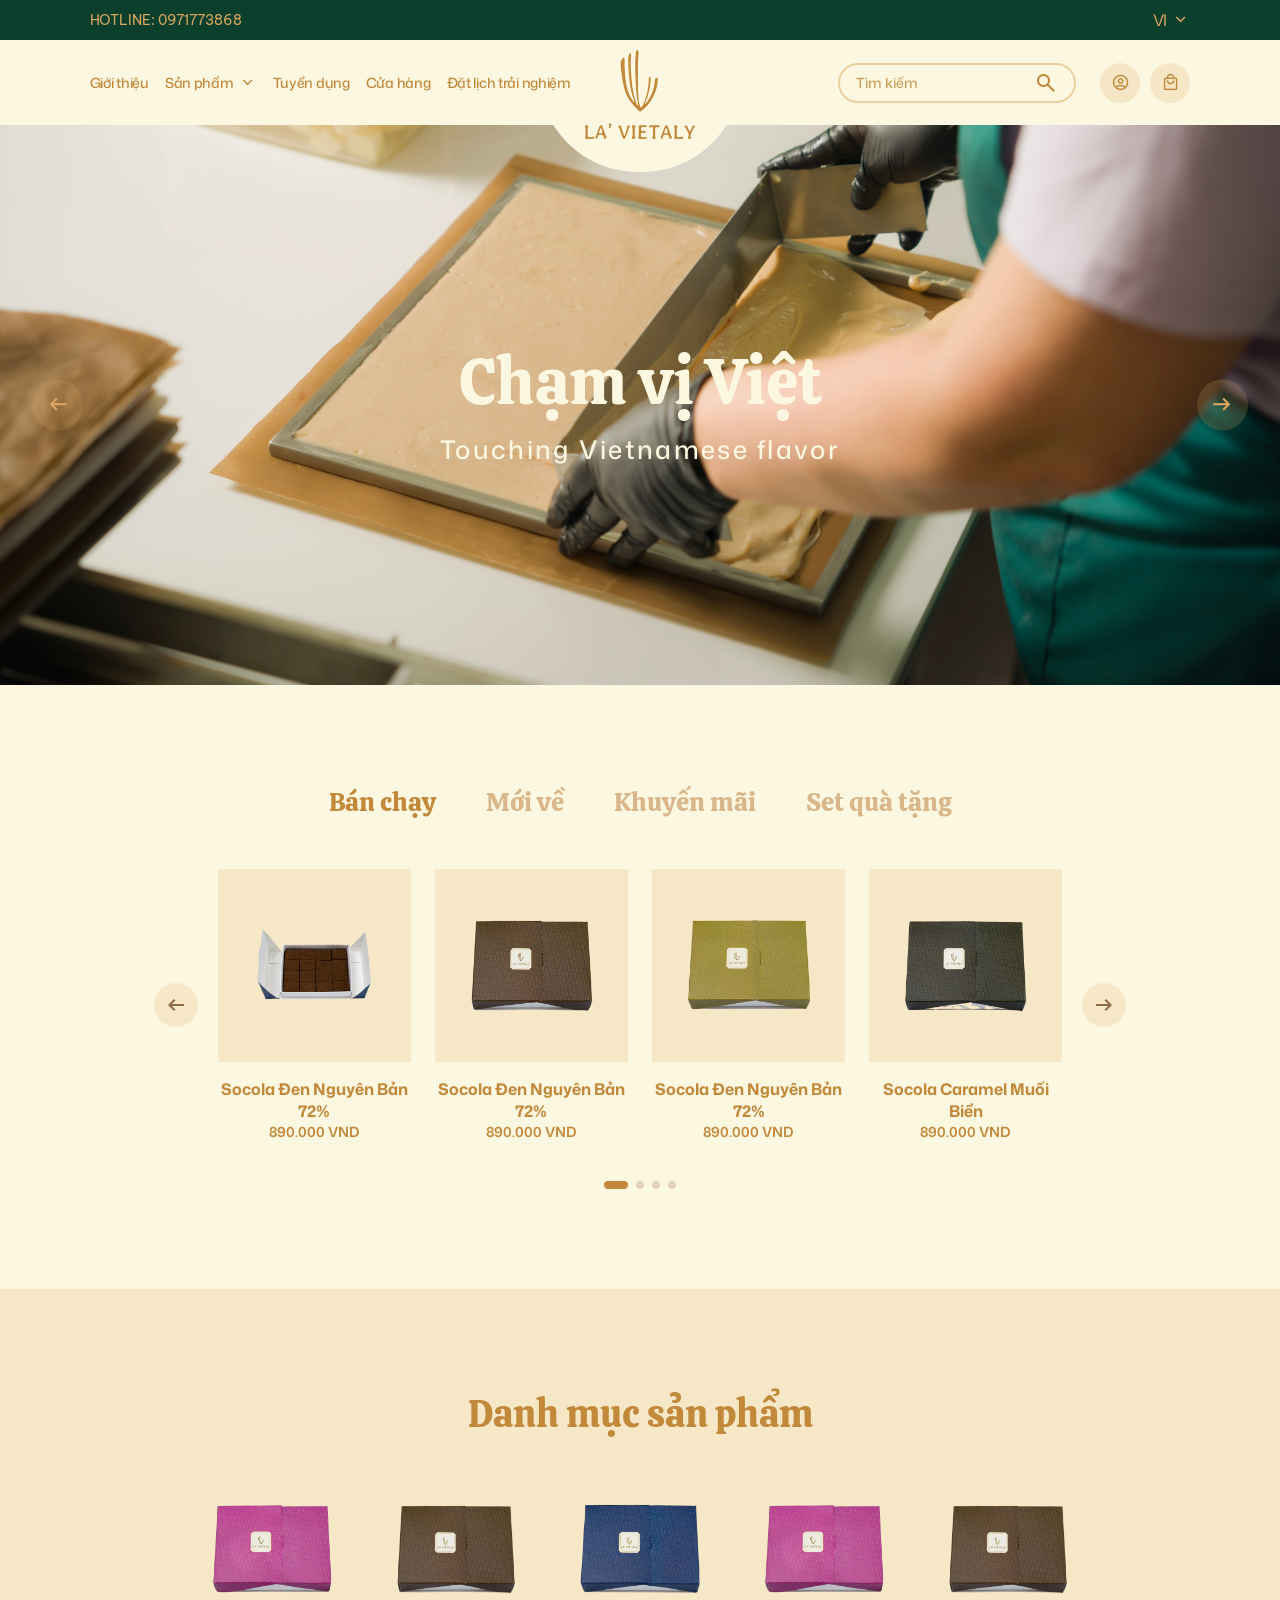
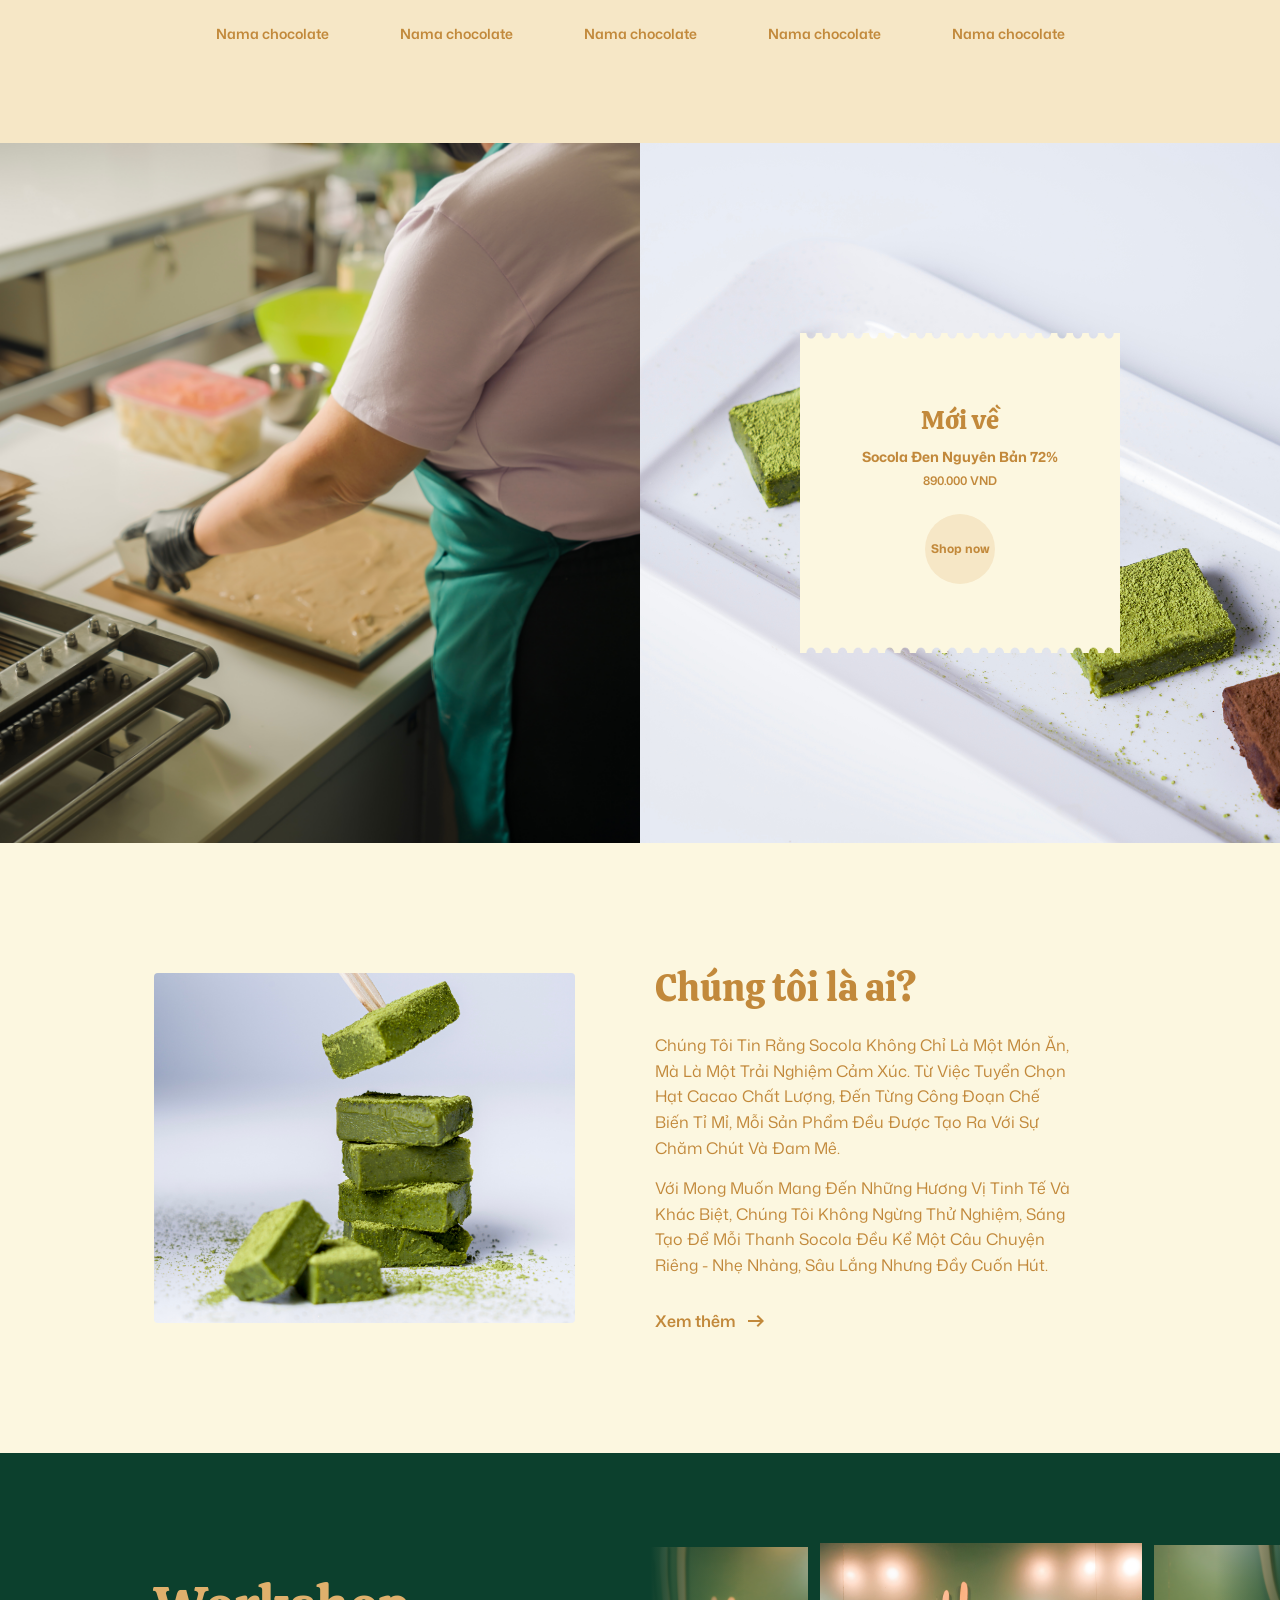
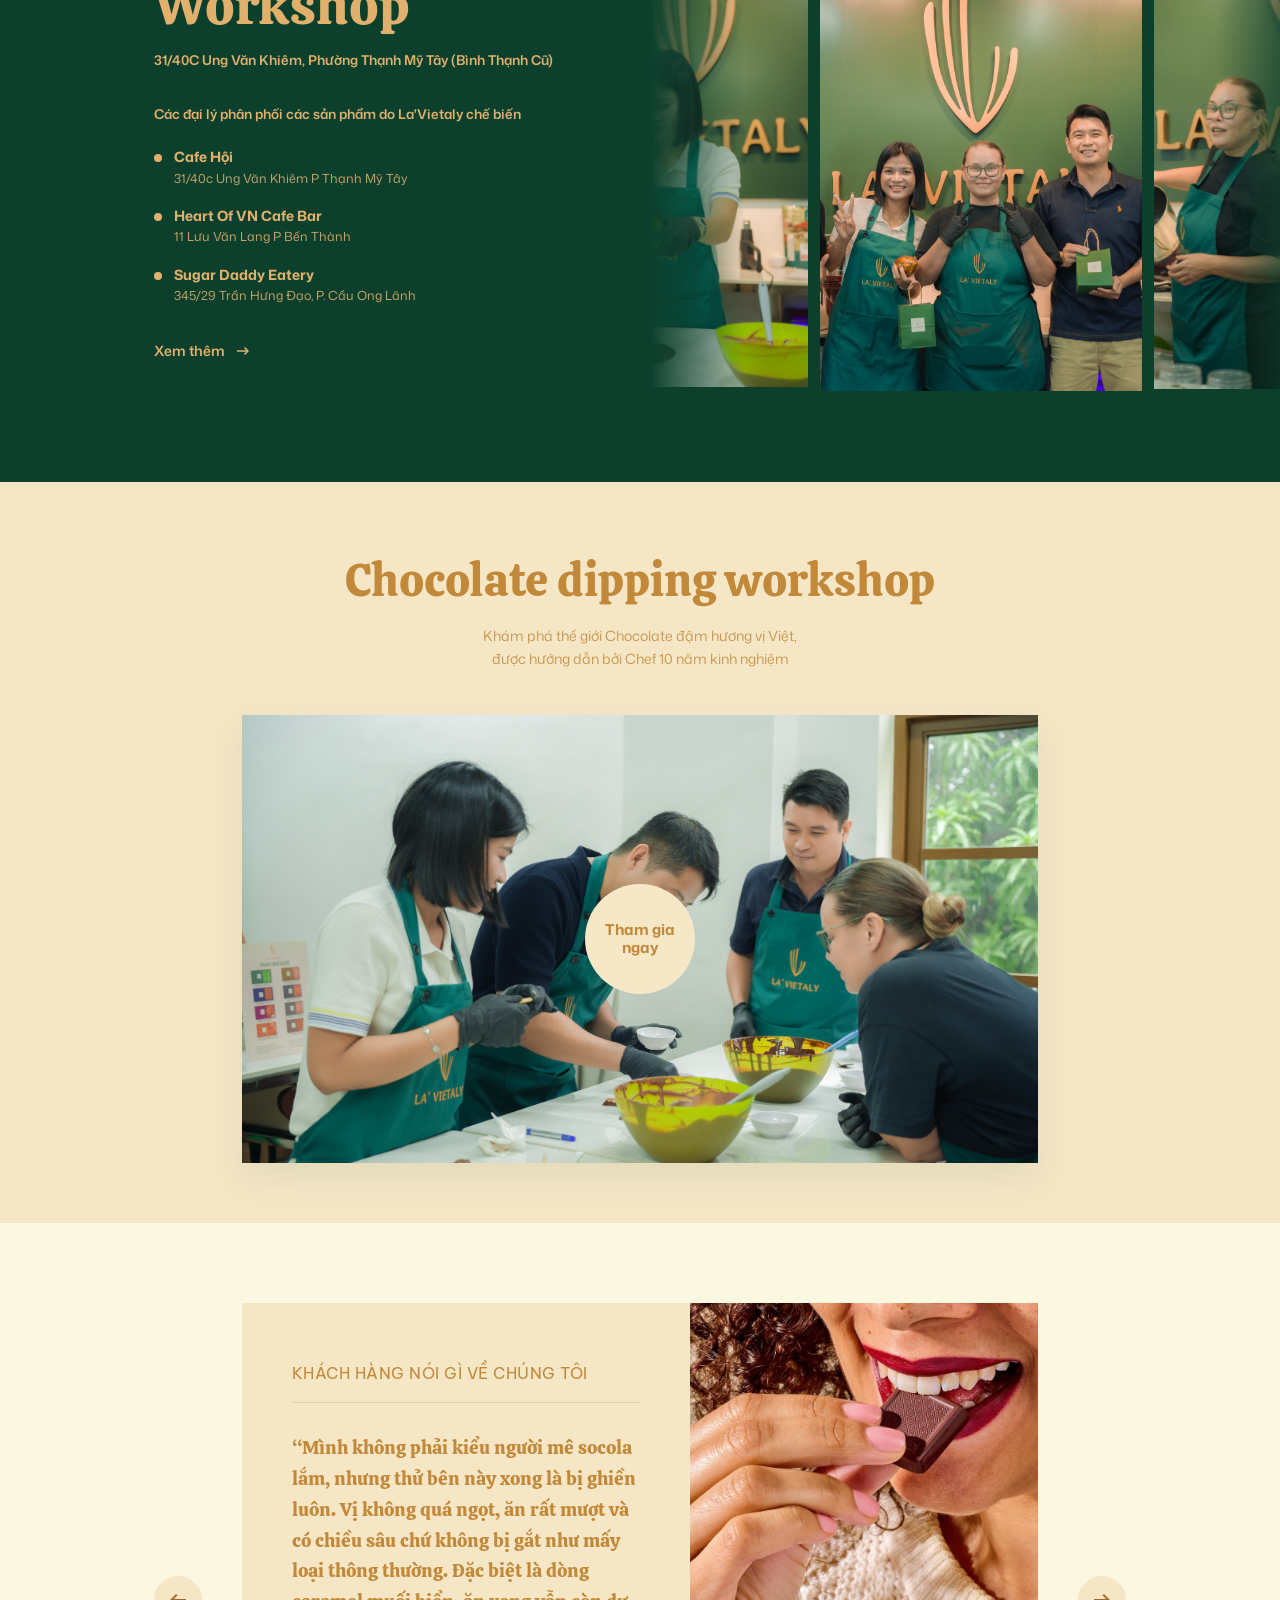
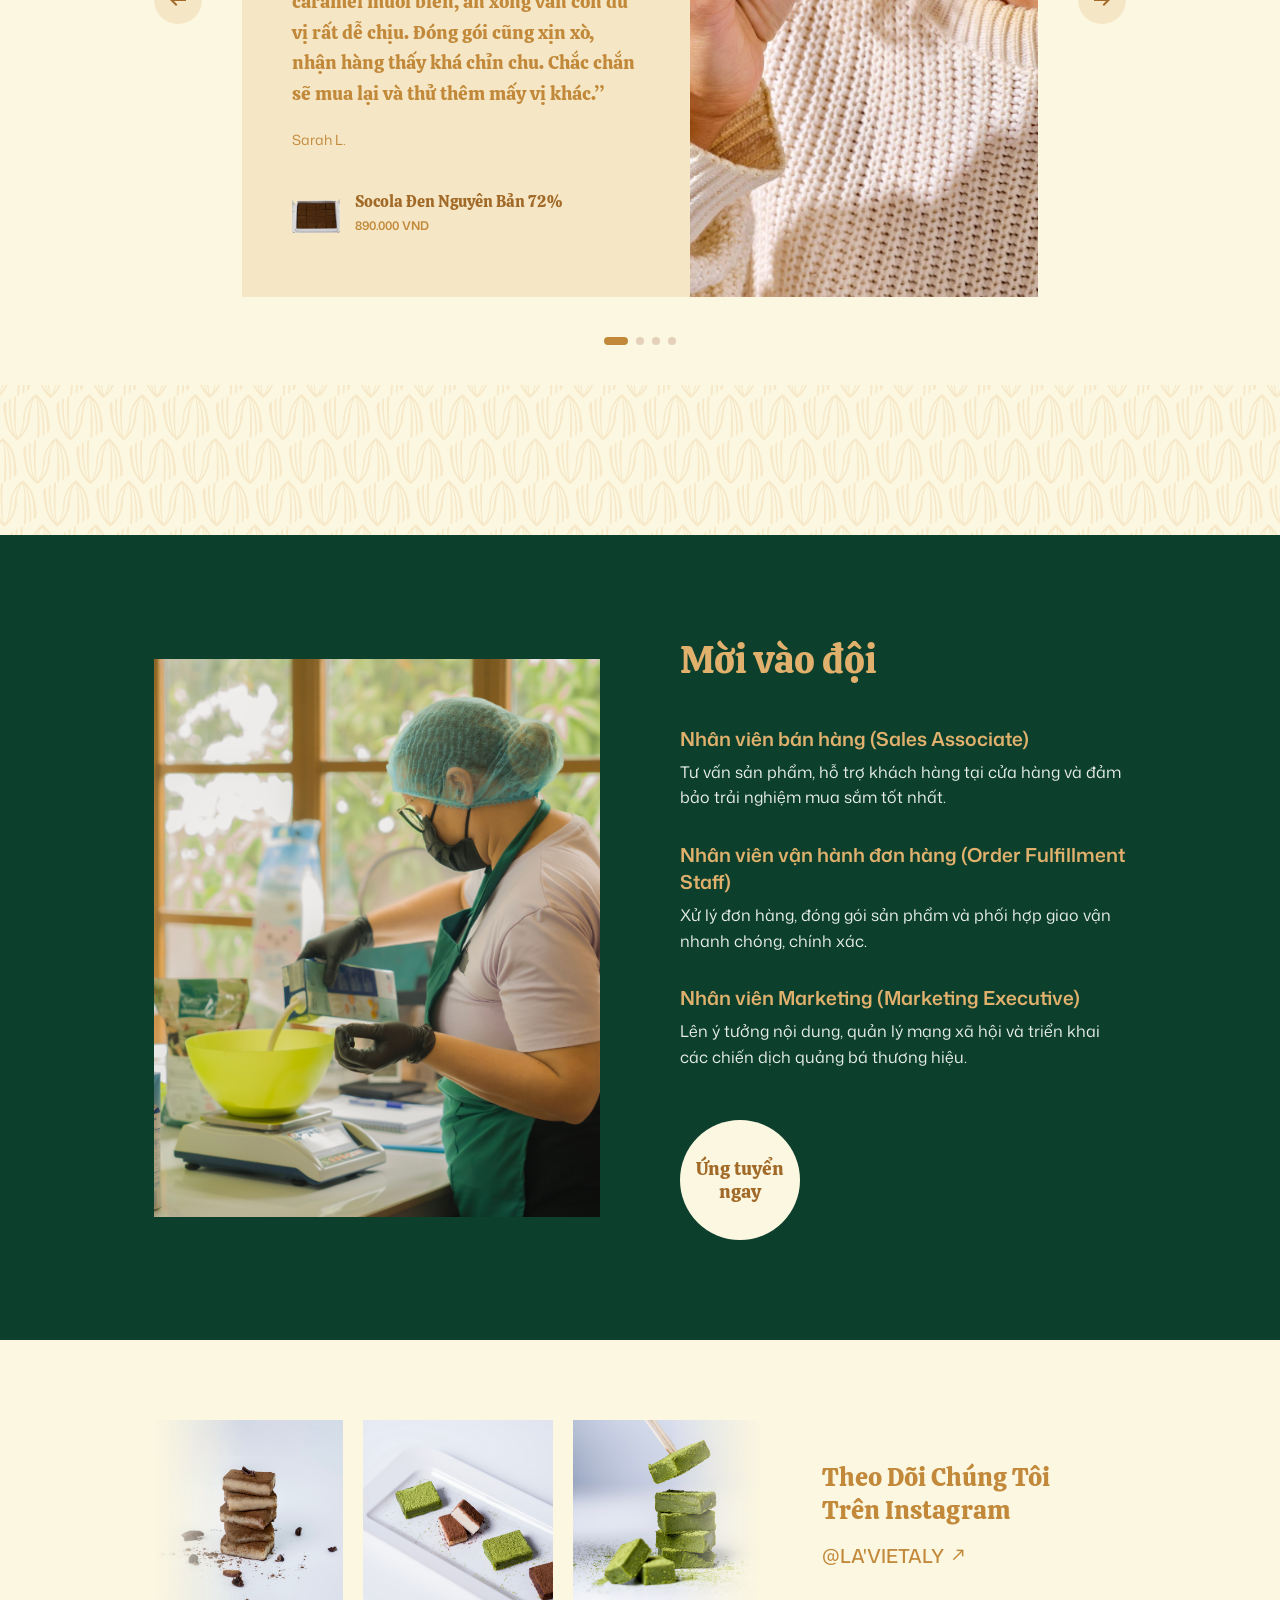
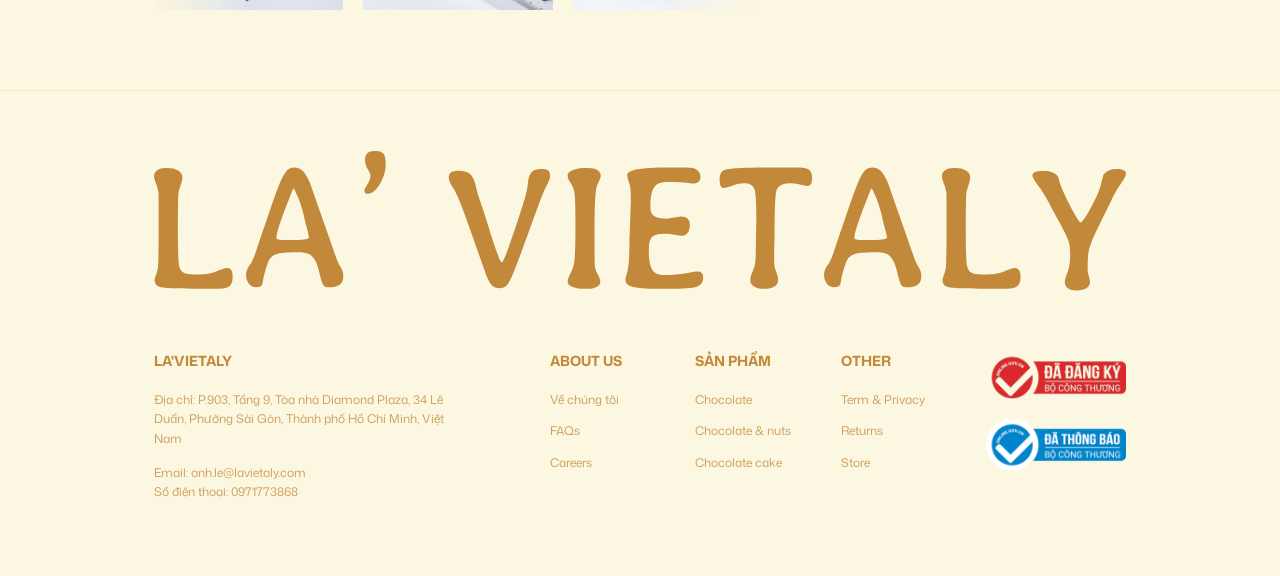
==== commit 6e5d769d: "update" ====
--- a/index.html
+++ b/index.html
@@ -504,6 +504,24 @@
             </div>
         </section>
 
+        <!-- Chocolate Dipping Workshop Banner Section -->
+        <section class="workshop-banner-section">
+            <div class="custom-container">
+                <div class="workshop-banner-header">
+                    <h2 class="workshop-banner-title">Chocolate dipping workshop</h2>
+                    <p class="workshop-banner-desc">Khám phá thế giới Chocolate đậm hương vị Việt,<br>được hướng dẫn bởi Chef 10 năm kinh nghiệm</p>
+                </div>
+                <div class="workshop-banner-wrapper">
+                    <img src="images/banner6.jpg" alt="Chocolate dipping workshop" class="workshop-banner-img">
+                    <a href="store.html" class="workshop-banner-btn">
+                        <span>Tham gia</span>
+                        <span>ngay</span>
+                    </a>
+                </div>
+            </div>
+        </section>
+
+
         <!-- Review Section -->
         <section class="review-section">
             <div class="custom-container review-container">
--- a/css/home.css
+++ b/css/home.css
@@ -836,6 +836,126 @@
     }
 }
 
+/* Chocolate Dipping Workshop Banner Section */
+.workshop-banner-section {
+    background-color: var(--color-icon-bg); /* #F5E7C6 */
+    padding: 70px 0 60px 0;
+}
+
+.workshop-banner-header {
+    text-align: center;
+    margin-bottom: 45px;
+}
+
+.workshop-banner-title {
+    font-family: 'Calistoga', serif;
+    font-weight: 400;
+    font-size: clamp(32px, 3.6vw, 48px);
+    color: var(--color-header-text);
+    margin: 0 0 16px 0;
+    line-height: 1.25;
+}
+
+.workshop-banner-desc {
+    font-family: var(--font-mona-sans);
+    font-weight: 400;
+    font-size: clamp(14px, 1.1vw, 16px);
+    line-height: 1.6;
+    color: var(--color-header-text);
+    opacity: 0.85;
+    margin: 0 auto;
+    max-width: 650px;
+}
+
+.workshop-banner-wrapper {
+    position: relative;
+    width: calc(100% - 2 * (48px + clamp(20px, 4vw, 40px)));
+    margin: 0 auto;
+    overflow: hidden;
+    box-shadow: 0 15px 35px rgba(12, 64, 45, 0.08);
+}
+
+.workshop-banner-img {
+    width: 100%;
+    height: auto;
+    display: block;
+    aspect-ratio: 16 / 9;
+    object-fit: cover;
+    object-position: center 20%;
+    transition: transform 0.6s cubic-bezier(0.2, 0, 0.2, 1);
+}
+
+.workshop-banner-wrapper:hover .workshop-banner-img {
+    transform: scale(1.02);
+}
+
+.workshop-banner-btn {
+    position: absolute;
+    top: 50%;
+    left: 50%;
+    transform: translate(-50%, -50%);
+    width: 110px;
+    height: 110px;
+    border-radius: 50%;
+    background-color: #F6E7C6;
+    border: none;
+    cursor: pointer;
+    font-family: var(--font-mona-sans);
+    font-weight: 700;
+    font-size: 15px;
+    color: var(--color-header-text);
+    display: flex;
+    flex-direction: column;
+    justify-content: center;
+    align-items: center;
+    text-align: center;
+    line-height: 1.25;
+    text-decoration: none;
+    transition: background 0.3s ease, color 0.3s ease, transform 0.3s ease, box-shadow 0.3s ease;
+    z-index: 5;
+}
+
+.workshop-banner-btn:hover {
+    background-color: var(--color-header-text);
+    color: #FFFFFF;
+    transform: translate(-50%, -50%) scale(1.05);
+    box-shadow: 0 4px 12px rgba(194, 137, 59, 0.3);
+}
+
+@media (max-width: 992px) {
+    .workshop-banner-wrapper {
+        width: 100%;
+    }
+}
+
+@media (max-width: 768px) {
+    .workshop-banner-section {
+        padding: 50px 0 40px 0;
+    }
+
+    .workshop-banner-header {
+        margin-bottom: 30px;
+    }
+
+    .workshop-banner-btn {
+        width: 85px;
+        height: 85px;
+        font-size: 13px;
+    }
+}
+
+@media (max-width: 480px) {
+    .workshop-banner-section {
+        padding: 40px 0 30px 0;
+    }
+
+    .workshop-banner-btn {
+        width: 75px;
+        height: 75px;
+        font-size: 12px;
+    }
+}
+
 /* Review Section */
 .review-section {
     background-color: var(--color-header-bg);
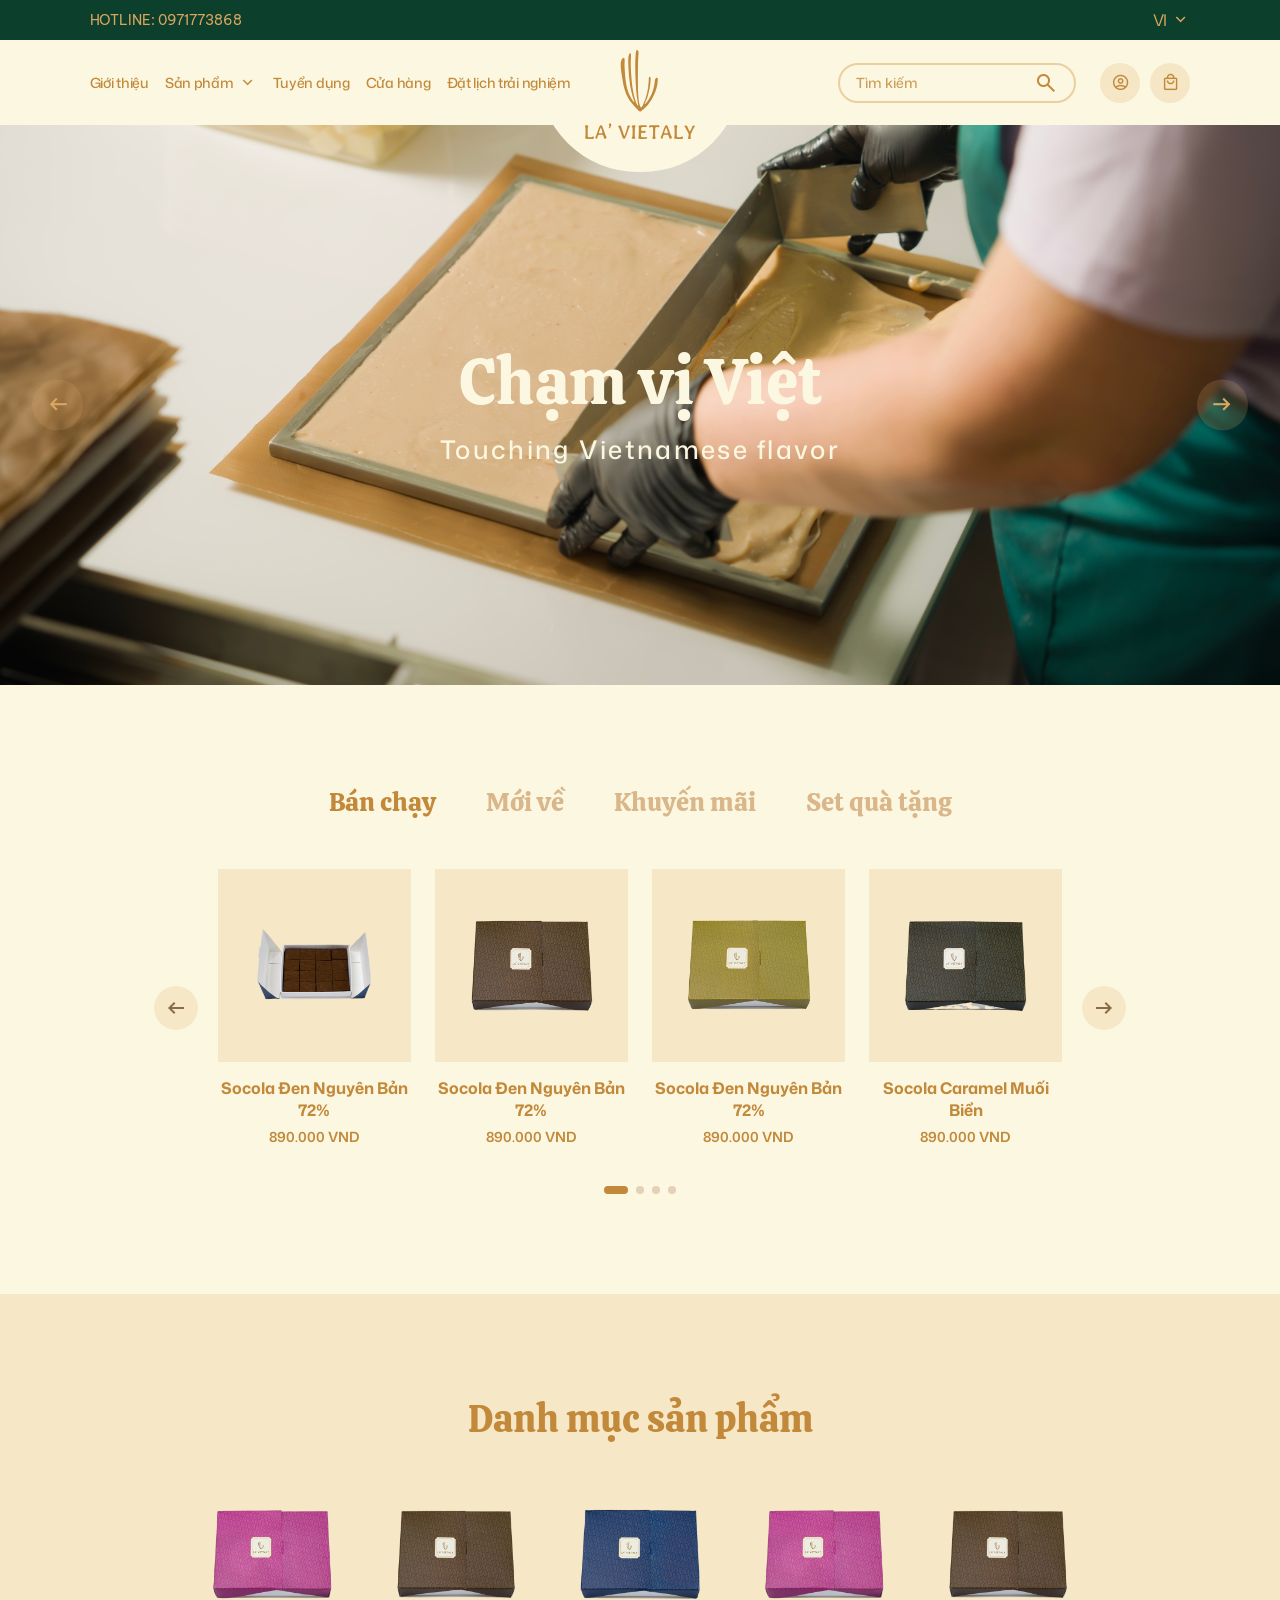
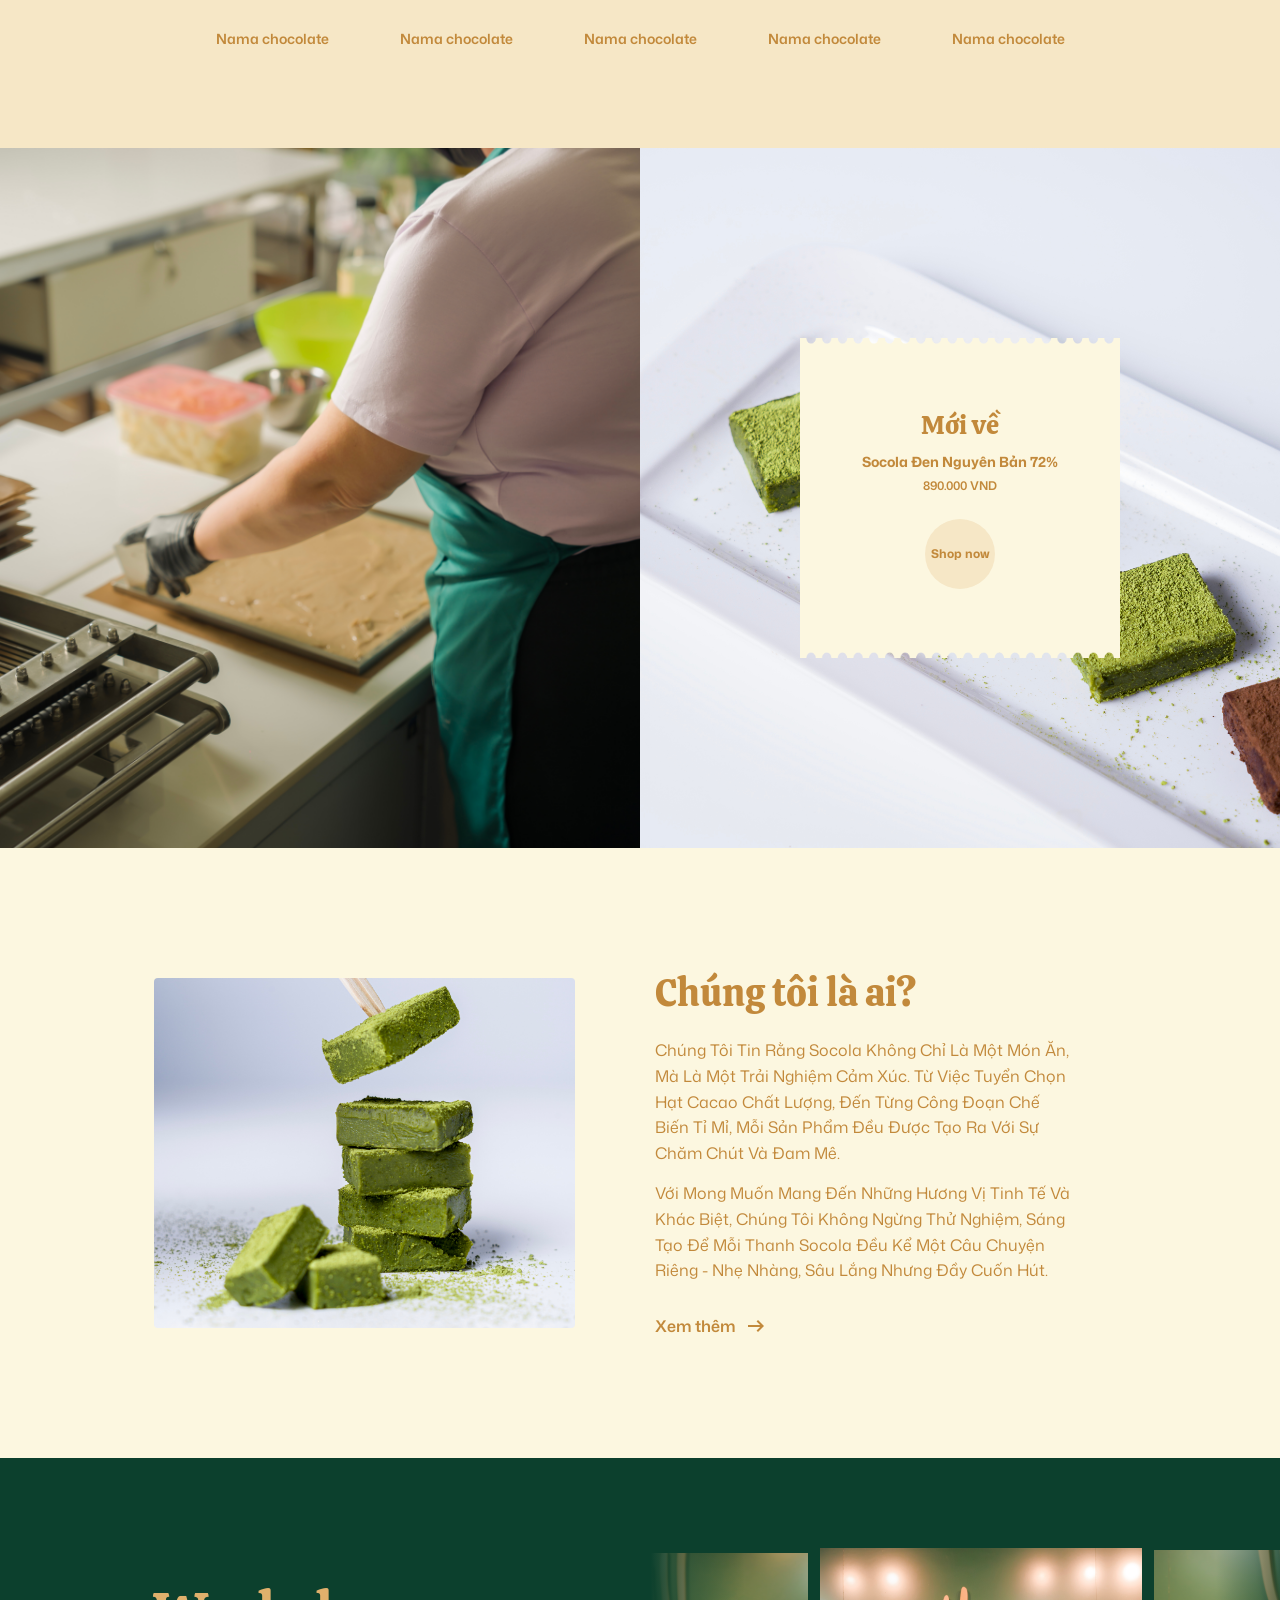
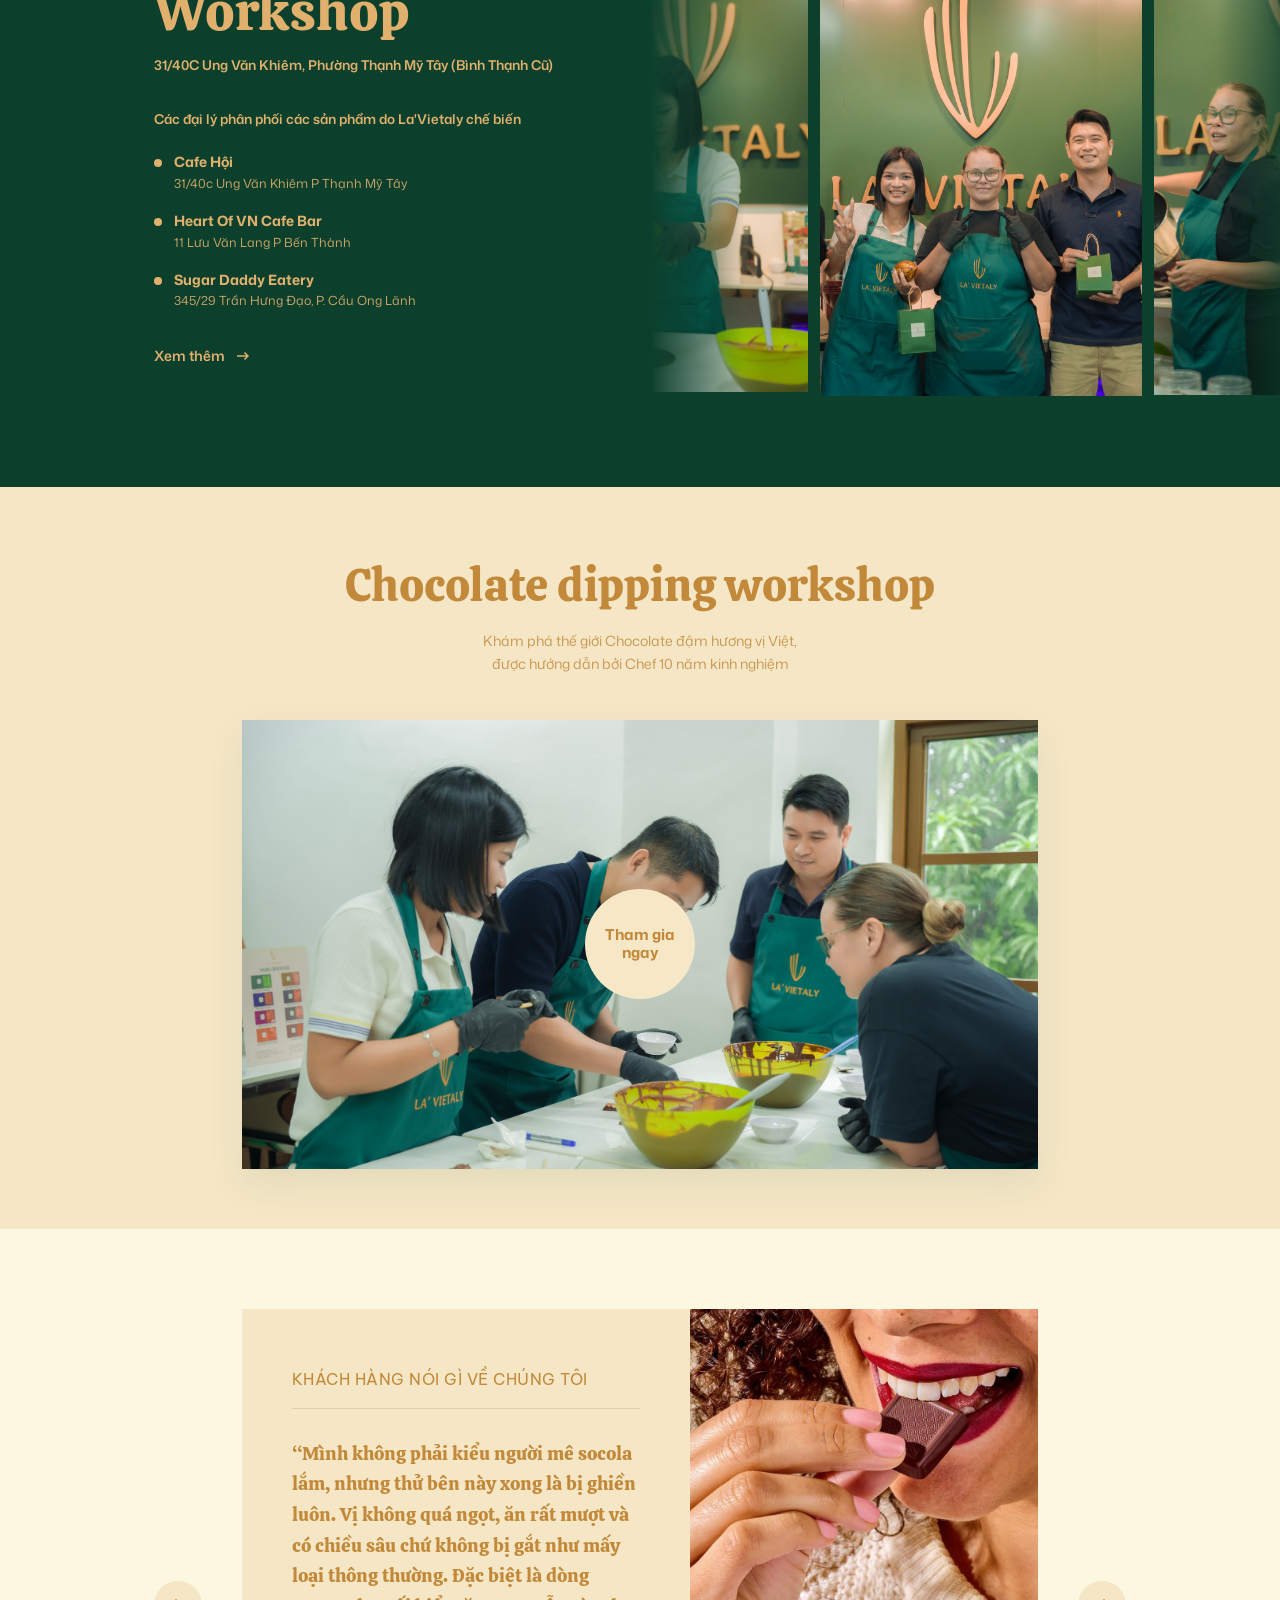
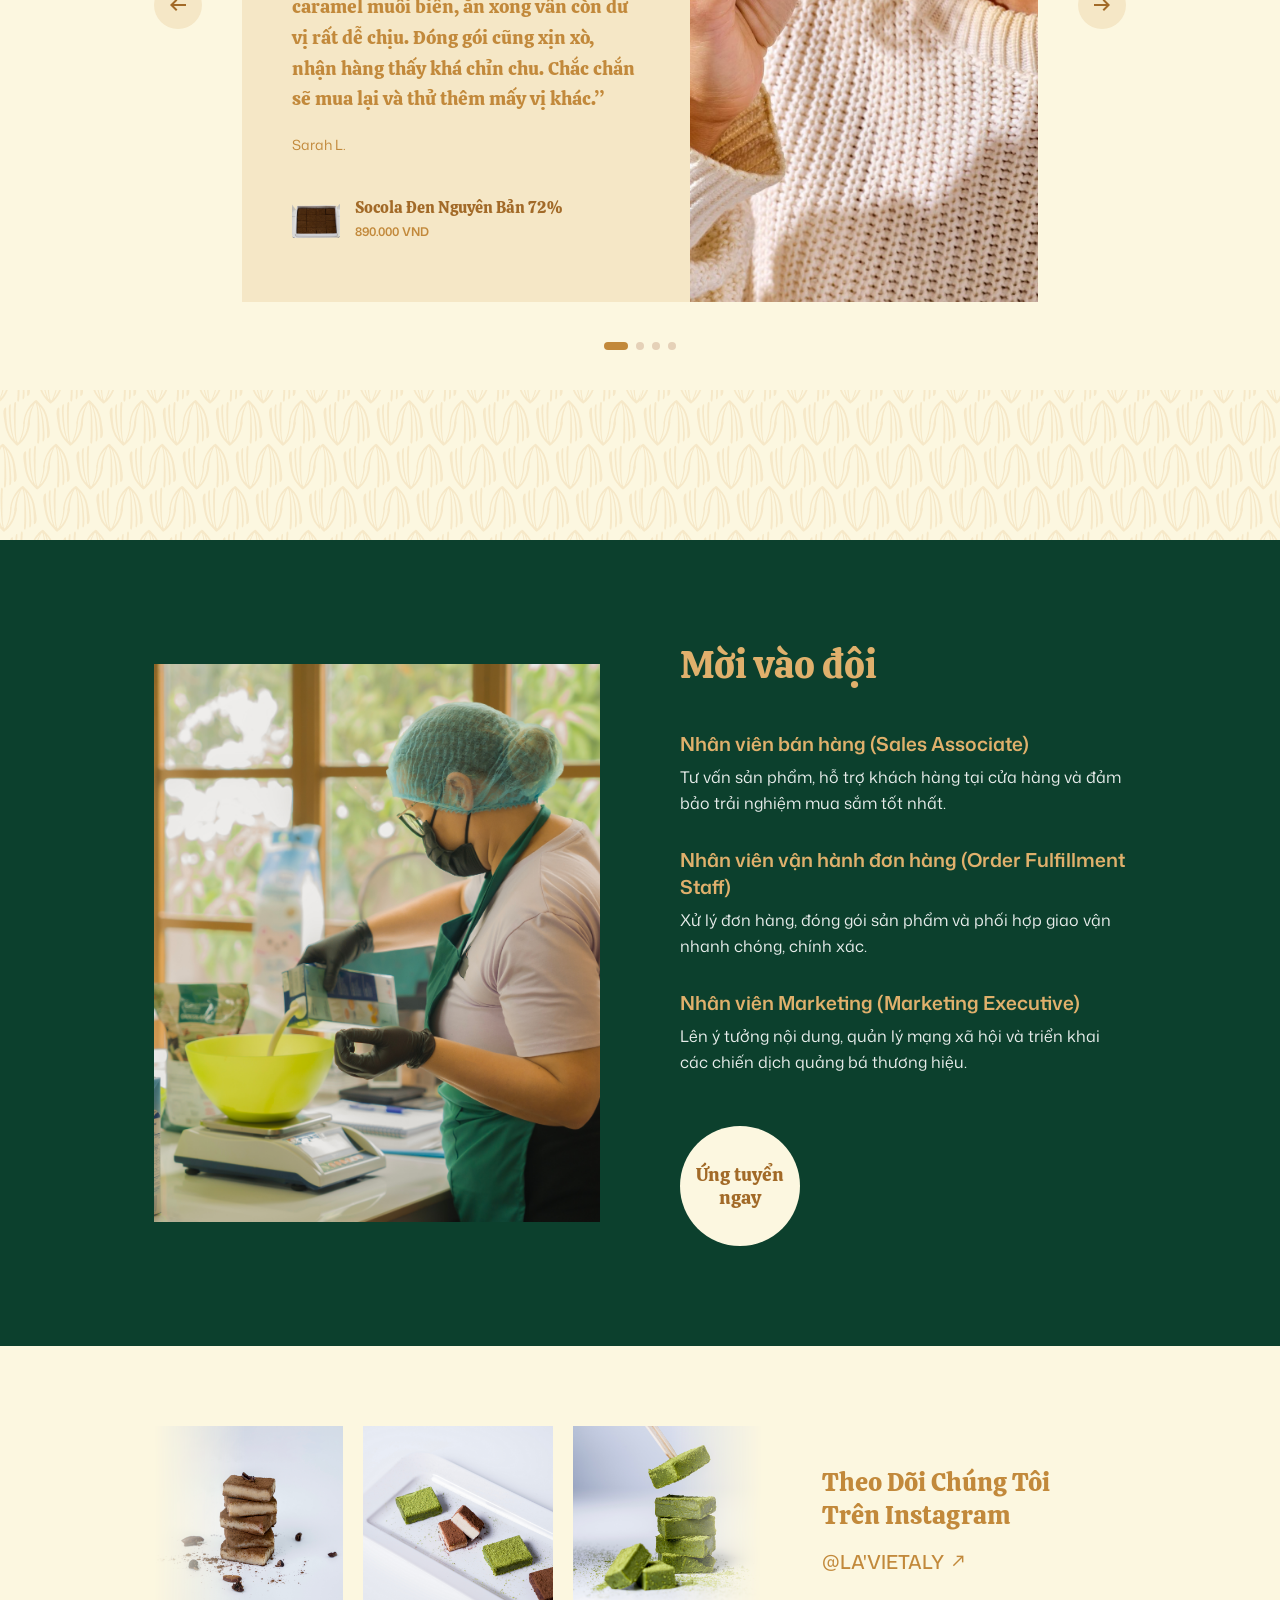
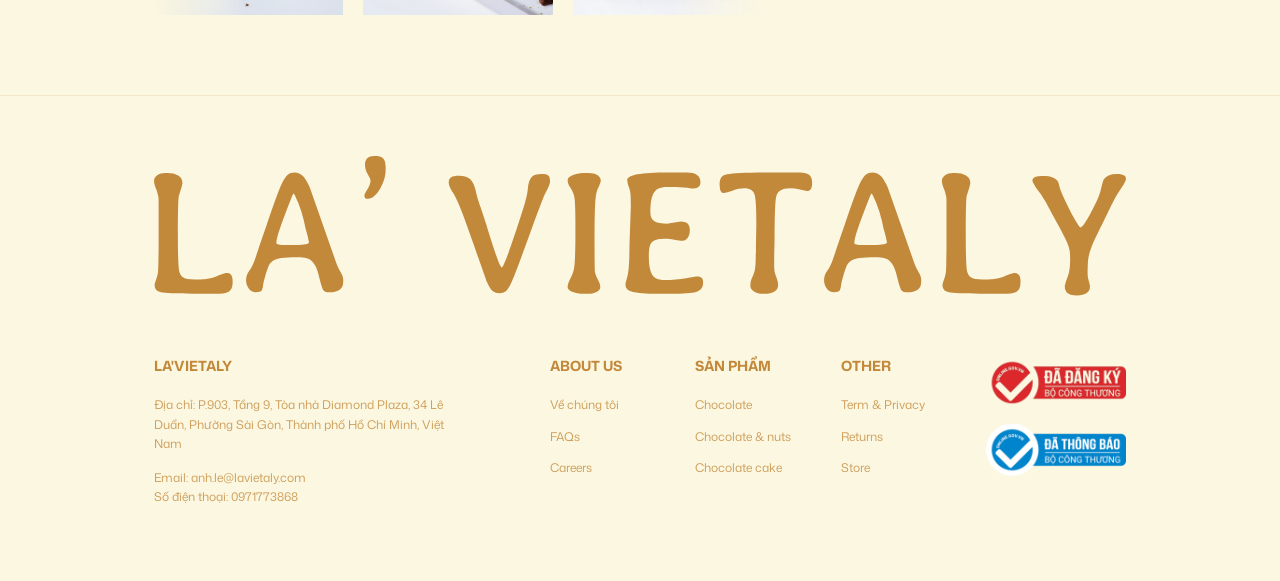
==== commit 15e6cf51: "update" ====
--- a/index.html
+++ b/index.html
@@ -133,7 +133,7 @@
                     </div>
                     <a href="recruitment.html">Tuyển dụng</a>
                     <a href="store.html">Cửa hàng</a>
-                    <a href="#">Đặt lịch trải nghiệm</a>
+                    <a href="workshop.html">Đặt lịch trải nghiệm</a>
                     <div class="magic-line"></div>
                 </nav>
 
@@ -513,7 +513,7 @@
                 </div>
                 <div class="workshop-banner-wrapper">
                     <img src="images/banner6.jpg" alt="Chocolate dipping workshop" class="workshop-banner-img">
-                    <a href="store.html" class="workshop-banner-btn">
+                    <a href="workshop.html" class="workshop-banner-btn">
                         <span>Tham gia</span>
                         <span>ngay</span>
                     </a>
@@ -621,7 +621,7 @@
                                 hiệu.</p>
                         </div>
                     </div>
-                    <a href="#" class="btn-apply-circle">
+                    <a href="apply.html" class="btn-apply-circle">
                         <span>Ứng tuyển<br>ngay</span>
                     </a>
                 </div>
--- a/css/home.css
+++ b/css/home.css
@@ -304,12 +304,22 @@
     opacity: 0.9;
 }
 
+.product-info {
+    display: flex;
+    flex-direction: column;
+    align-items: center;
+    flex-grow: 1;
+}
+
 .product-info h3 {
     font-family: var(--font-mona-sans);
     font-size: var(--fs-base);
     font-weight: 700;
     color: var(--color-header-text);
     margin: 0;
+    line-height: 1.35;
+    min-height: 2.7em;
+    text-align: center;
 }
 
 .product-info .price {
@@ -318,6 +328,8 @@
     font-weight: 600;
     color: var(--color-header-text);
     margin: 0;
+    margin-top: auto;
+    padding-top: 6px;
 }
 
 .showcase-pagination {
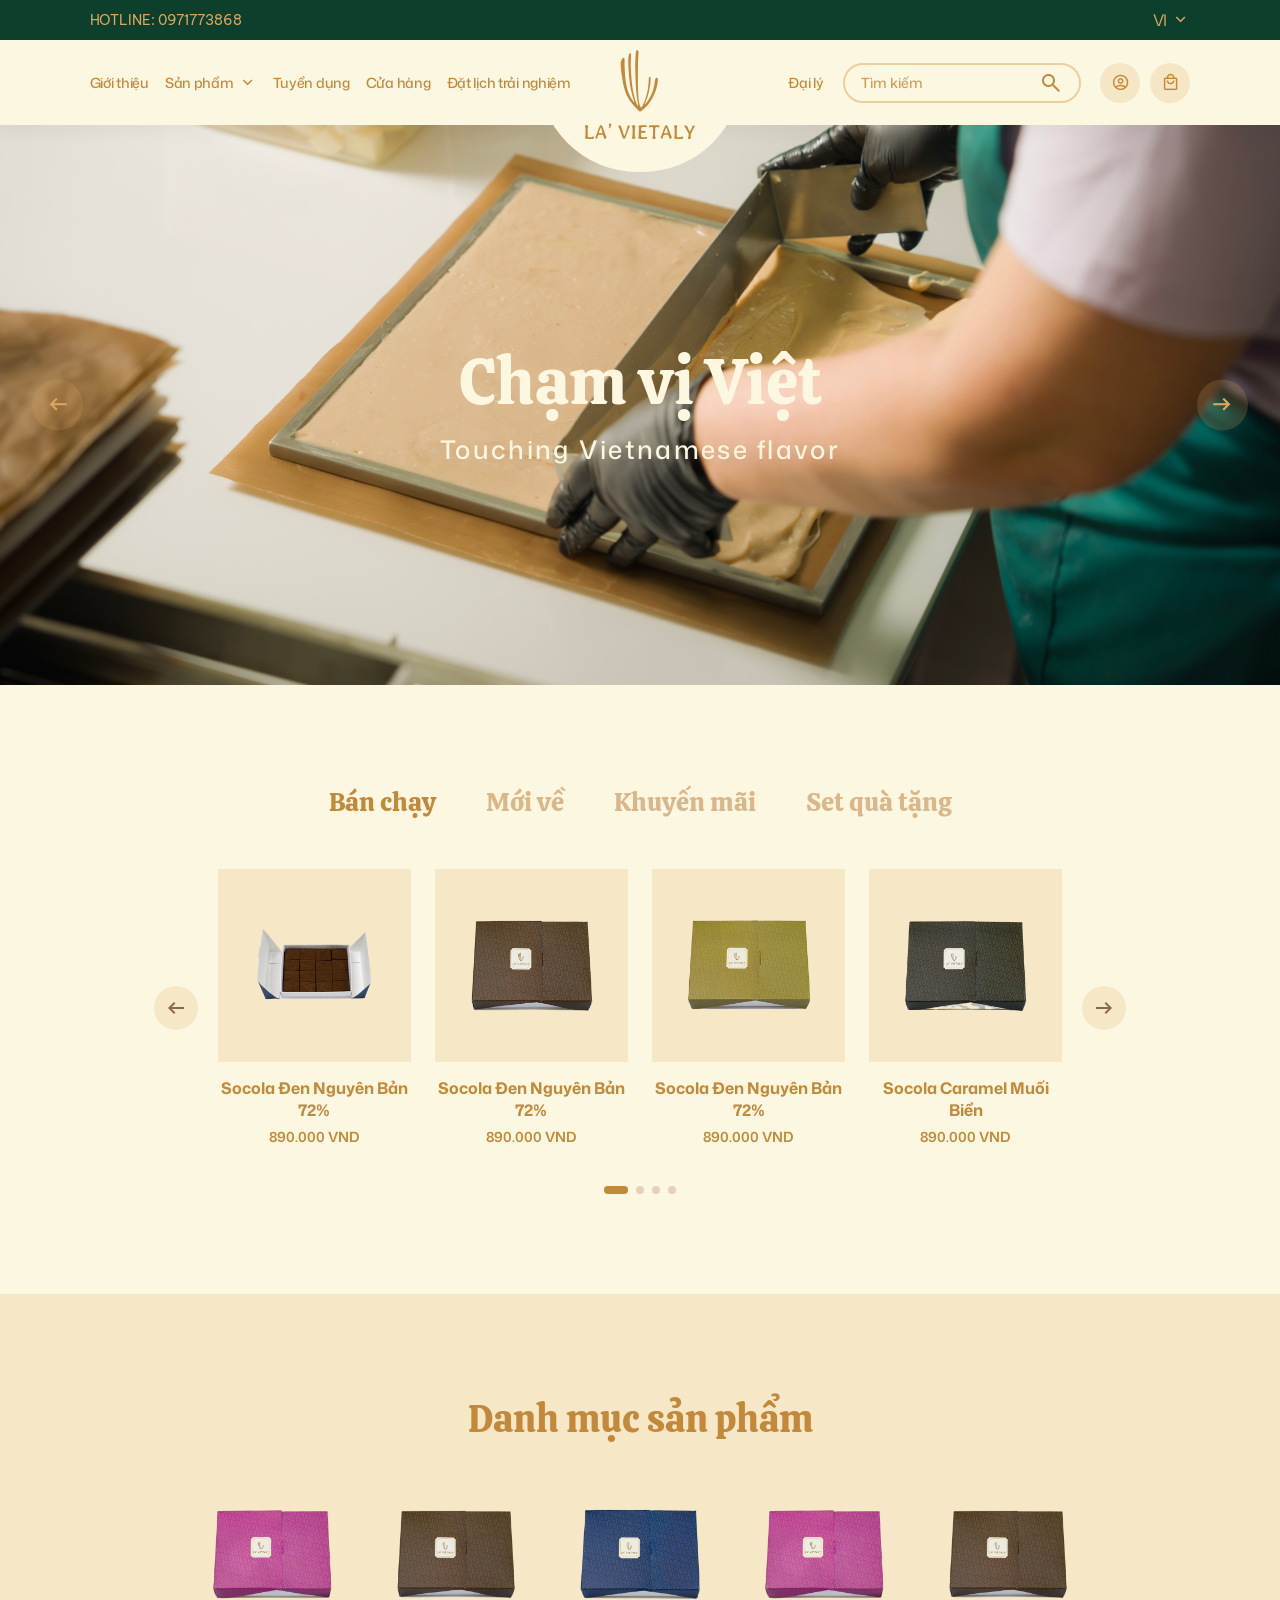
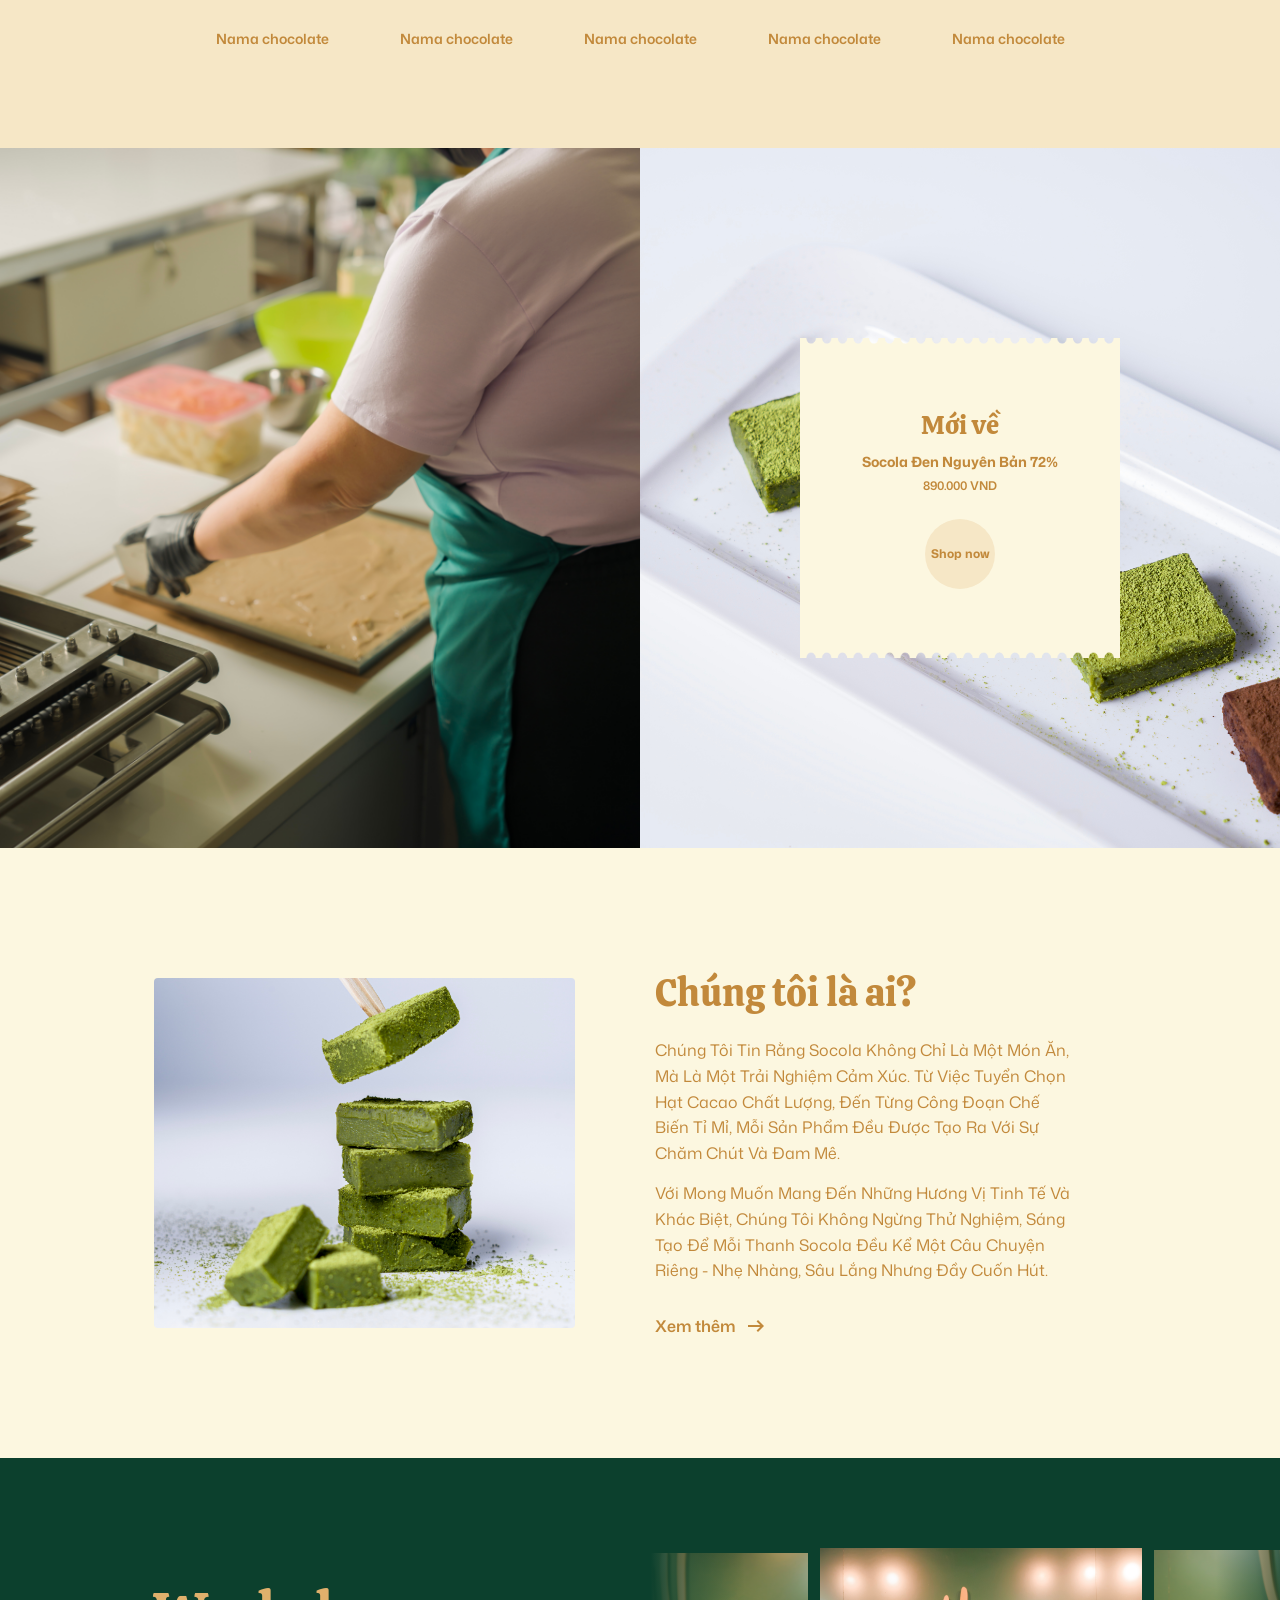
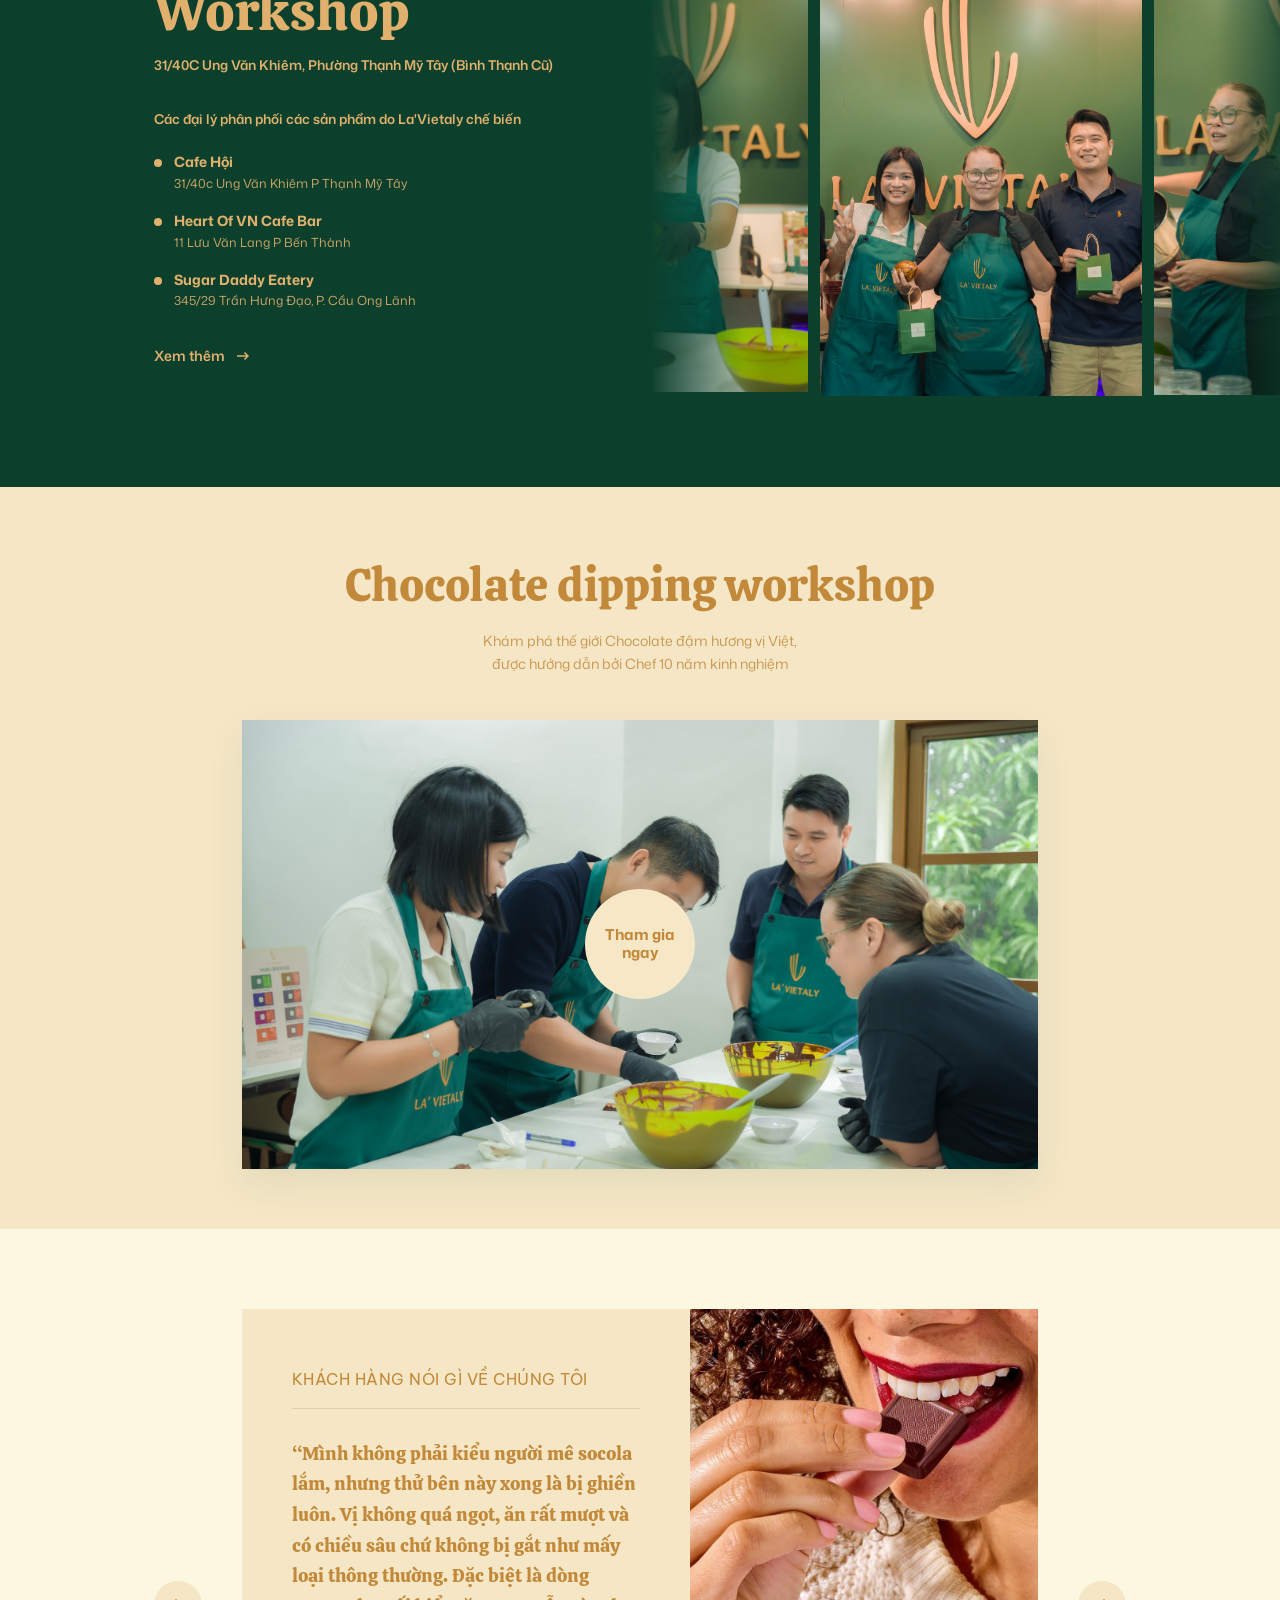
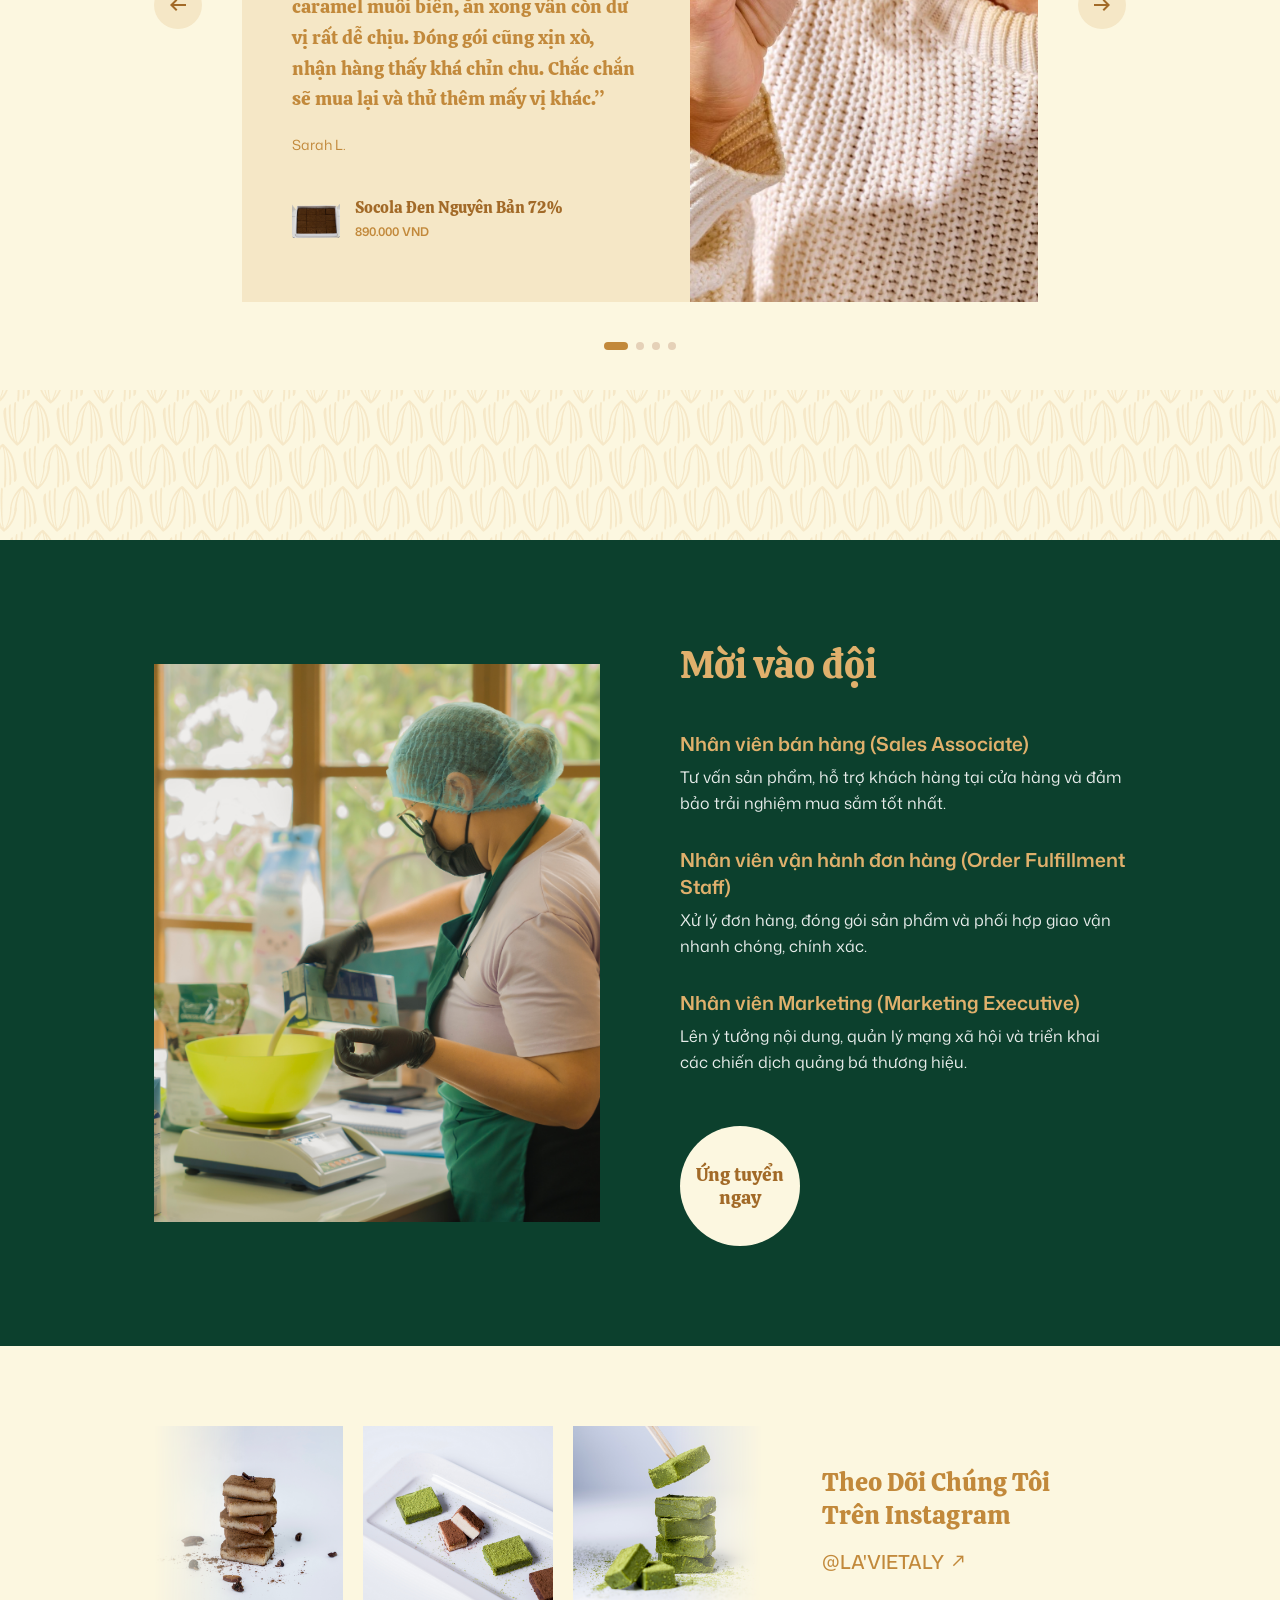
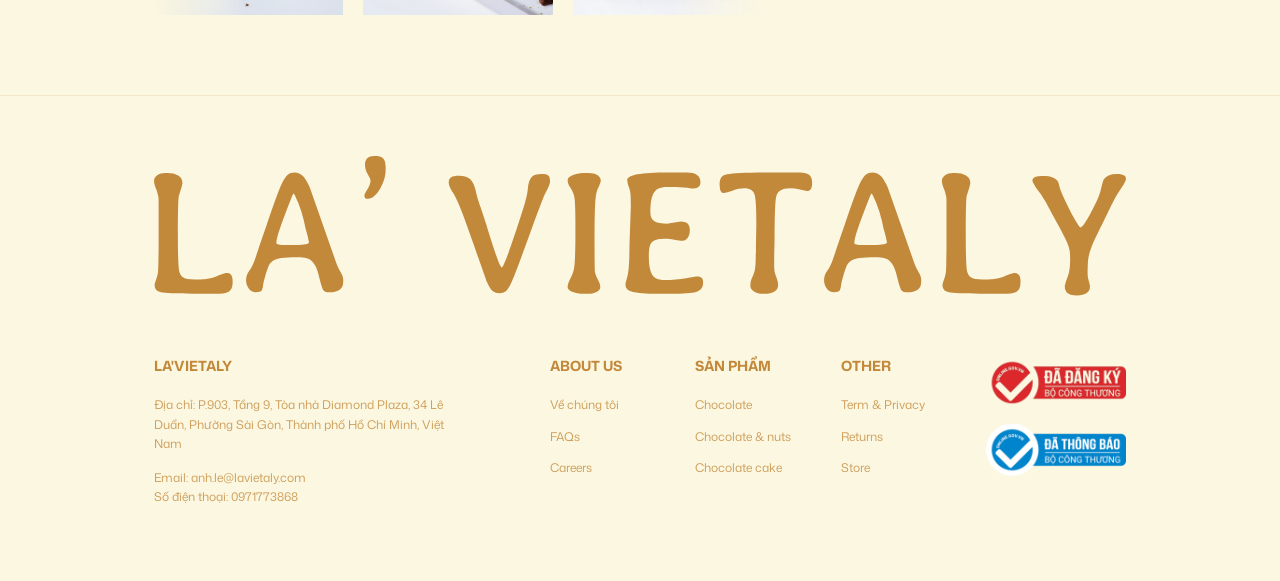
==== commit 41d25853: "update products" ====
--- a/index.html
+++ b/index.html
@@ -146,6 +146,7 @@
                 </div>
 
                 <div class="header-actions">
+                    <a href="store.html" class="agency-link">Đại lý</a>
                     <div class="search-box">
                         <input type="text" placeholder="Tìm kiếm">
                         <span class="material-symbols-outlined">search</span>
--- a/css/app.css
+++ b/css/app.css
@@ -470,11 +470,13 @@
   min-height: 100vh;
 }
 .header-wrapper {
-  position: relative;
+  position: sticky;
+  top: 0;
   width: 100%;
   display: flex;
   flex-direction: column;
-  z-index: 50;
+  z-index: 1000;
+  box-shadow: 0 4px 20px rgba(0, 0, 0, 0.06);
 }
 .custom-container {
   width: 100%;
@@ -656,16 +658,45 @@
 .header-actions {
   display: flex;
   align-items: center;
-  gap: 24px;
+  gap: clamp(12px, 1.5vw, 24px);
   position: relative;
   z-index: 30;
 }
+.agency-link {
+  font-family: var(--font-mona-sans);
+  font-weight: 500;
+  font-size: var(--fs-sm);
+  color: var(--color-header-text);
+  text-decoration: none;
+  white-space: nowrap;
+  letter-spacing: -0.02em;
+  position: relative;
+  display: flex;
+  align-items: center;
+  cursor: pointer;
+  padding: 4px 0;
+}
+.agency-link::after {
+  content: '';
+  position: absolute;
+  bottom: -6px;
+  left: 0;
+  width: 0;
+  height: 3px;
+  background: linear-gradient(90deg, #DBA760, var(--color-header-text));
+  border-radius: 3px;
+  transition: width 0.3s cubic-bezier(0.34, 1.36, 0.64, 1);
+  pointer-events: none;
+}
+.agency-link:hover::after {
+  width: 100%;
+}
 .search-box {
   display: flex;
   align-items: center;
   gap: 8px;
   width: 100%;
-  max-width: 330px;
+  max-width: 260px;
   height: 40px;
   padding: 9px 16px;
   border: 2px solid rgba(219, 167, 96, 0.5);
@@ -977,7 +1008,8 @@
   .header-actions {
     order: 1;
   }
-  .search-box {
+  .search-box,
+  .agency-link {
     display: none !important;
   }
   .nav-menu {
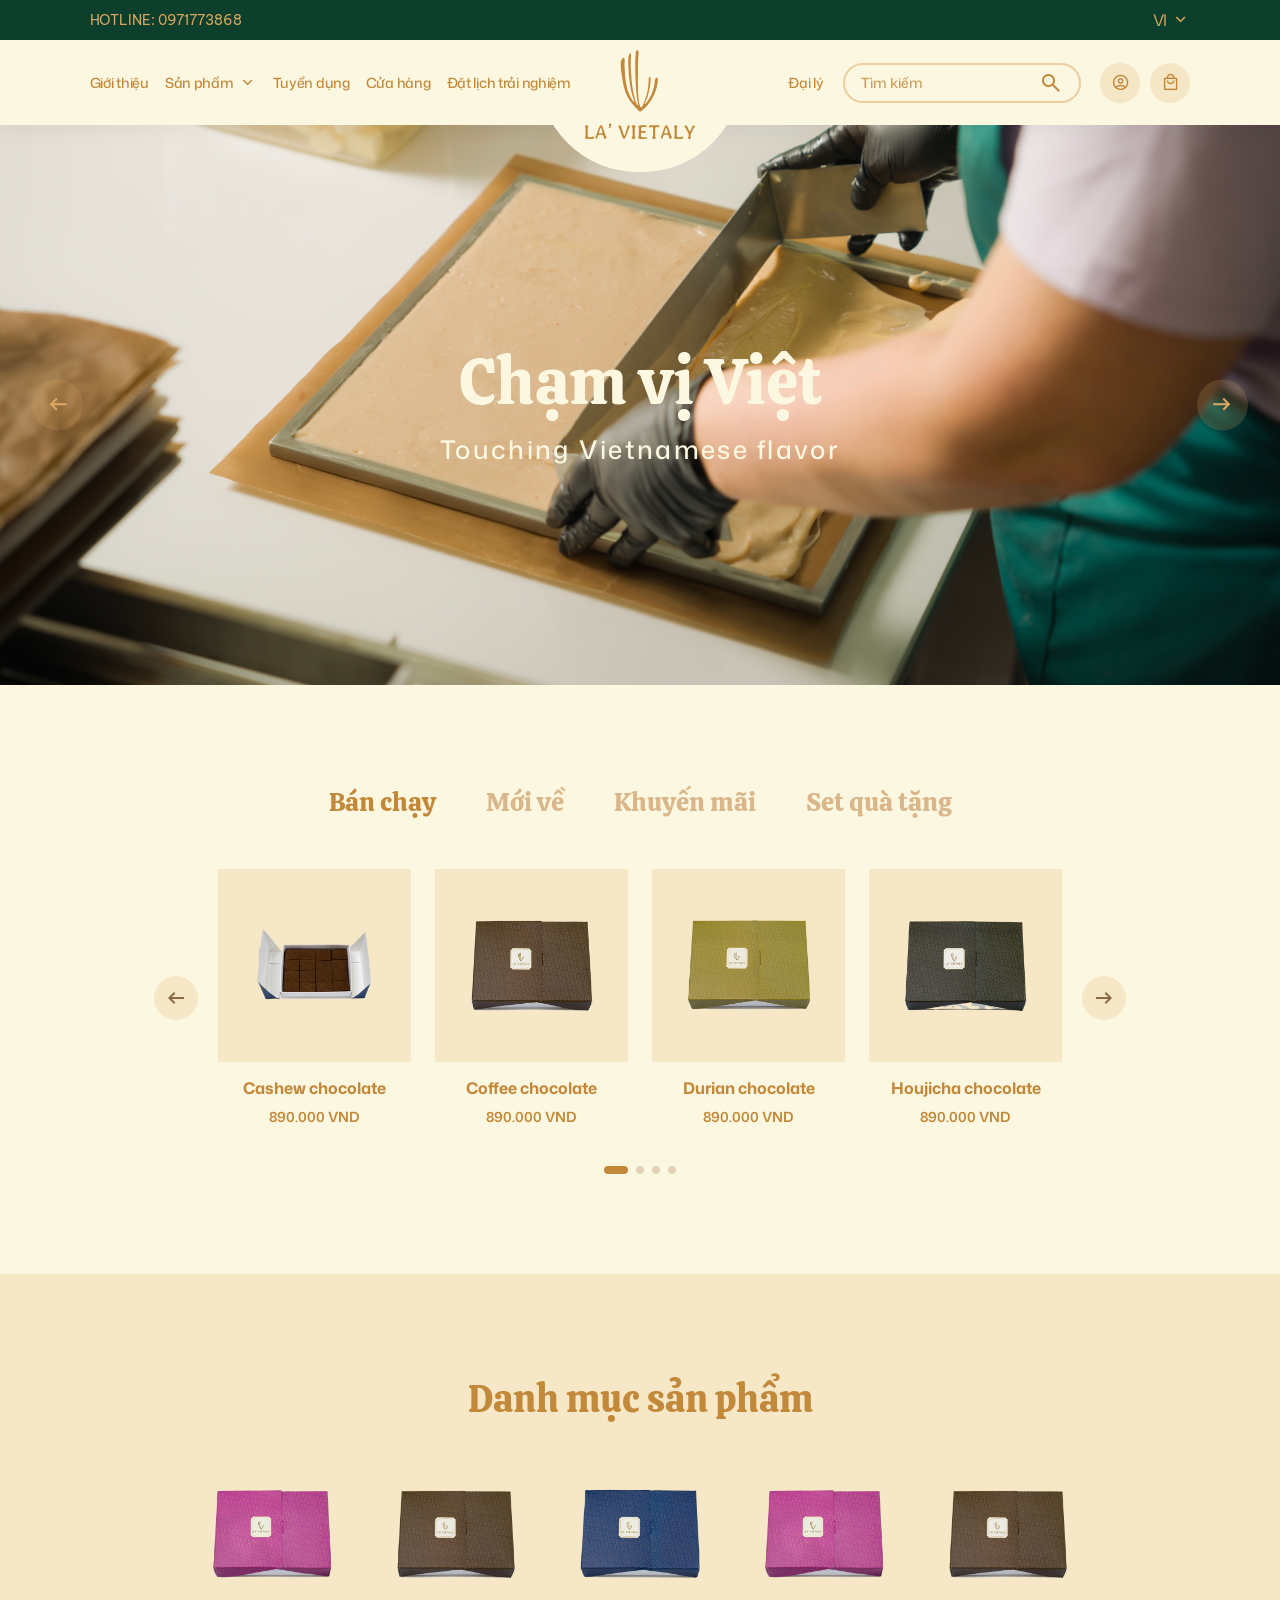
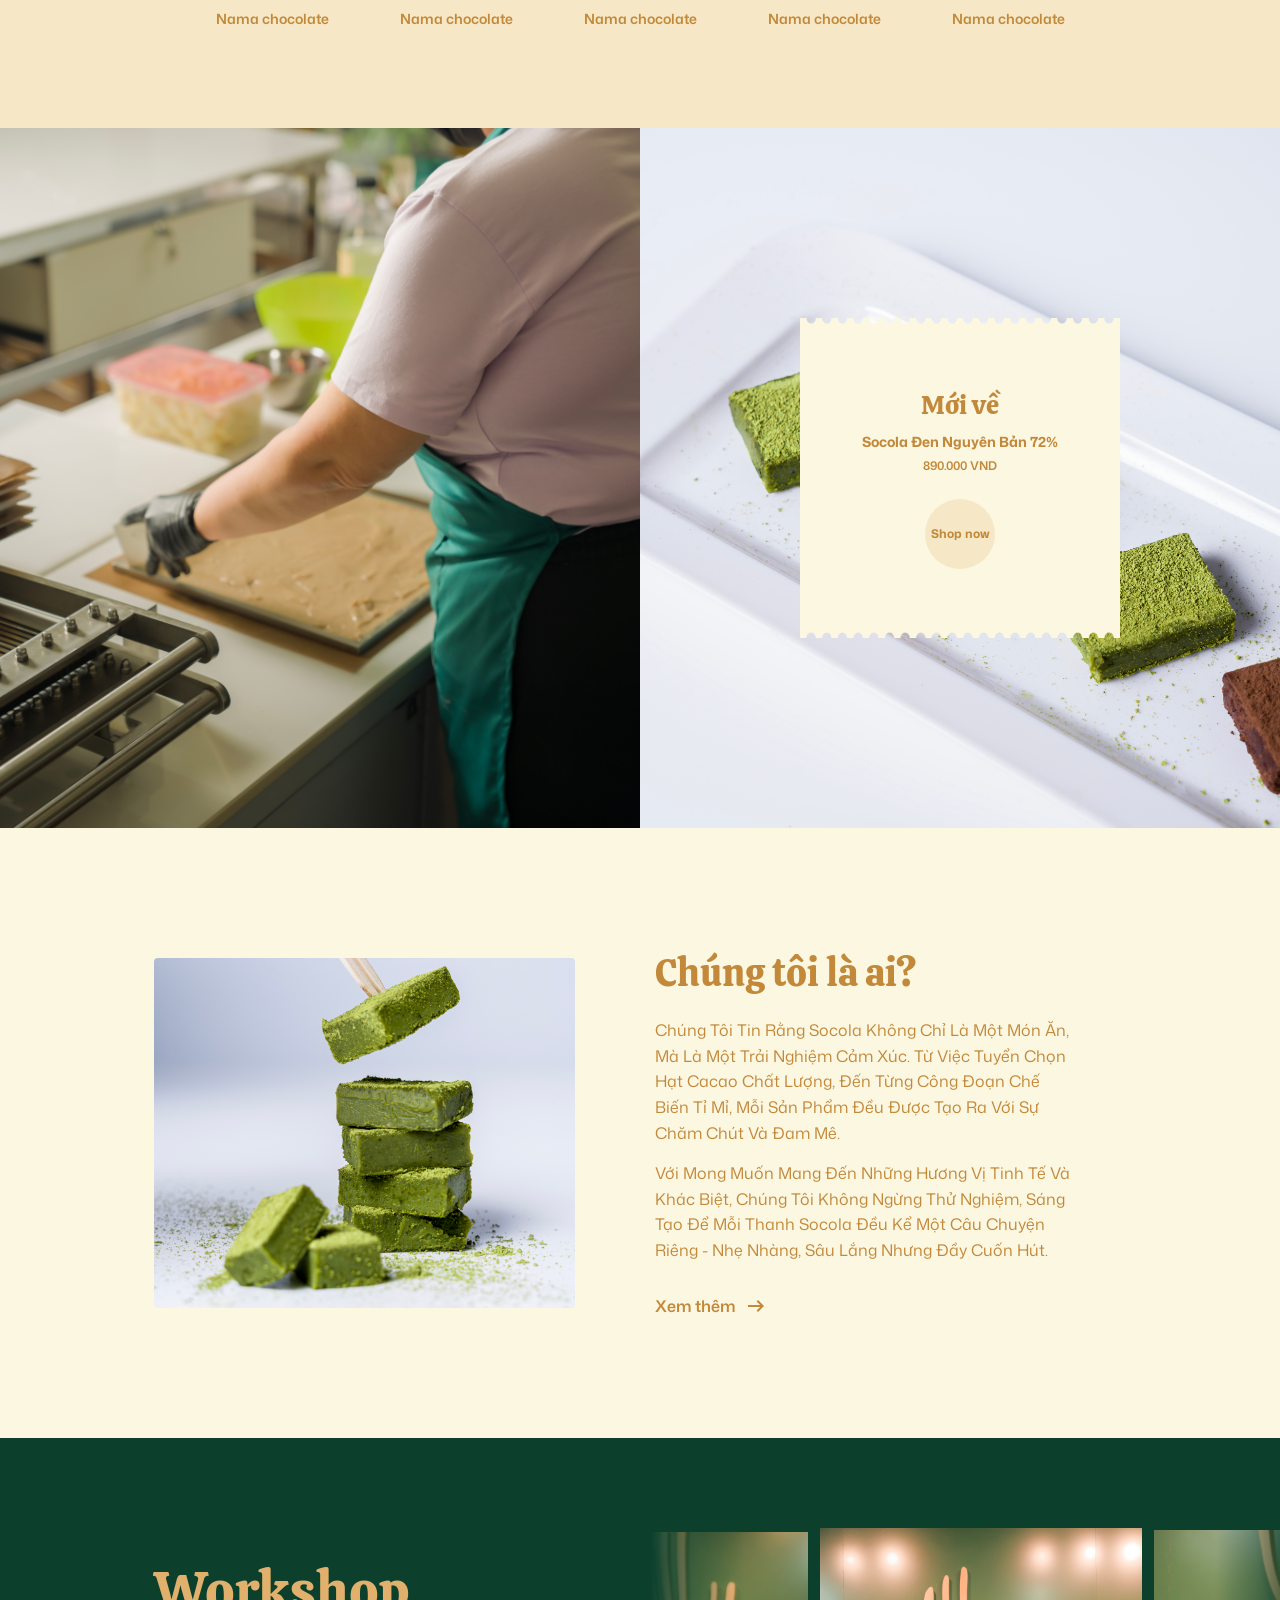
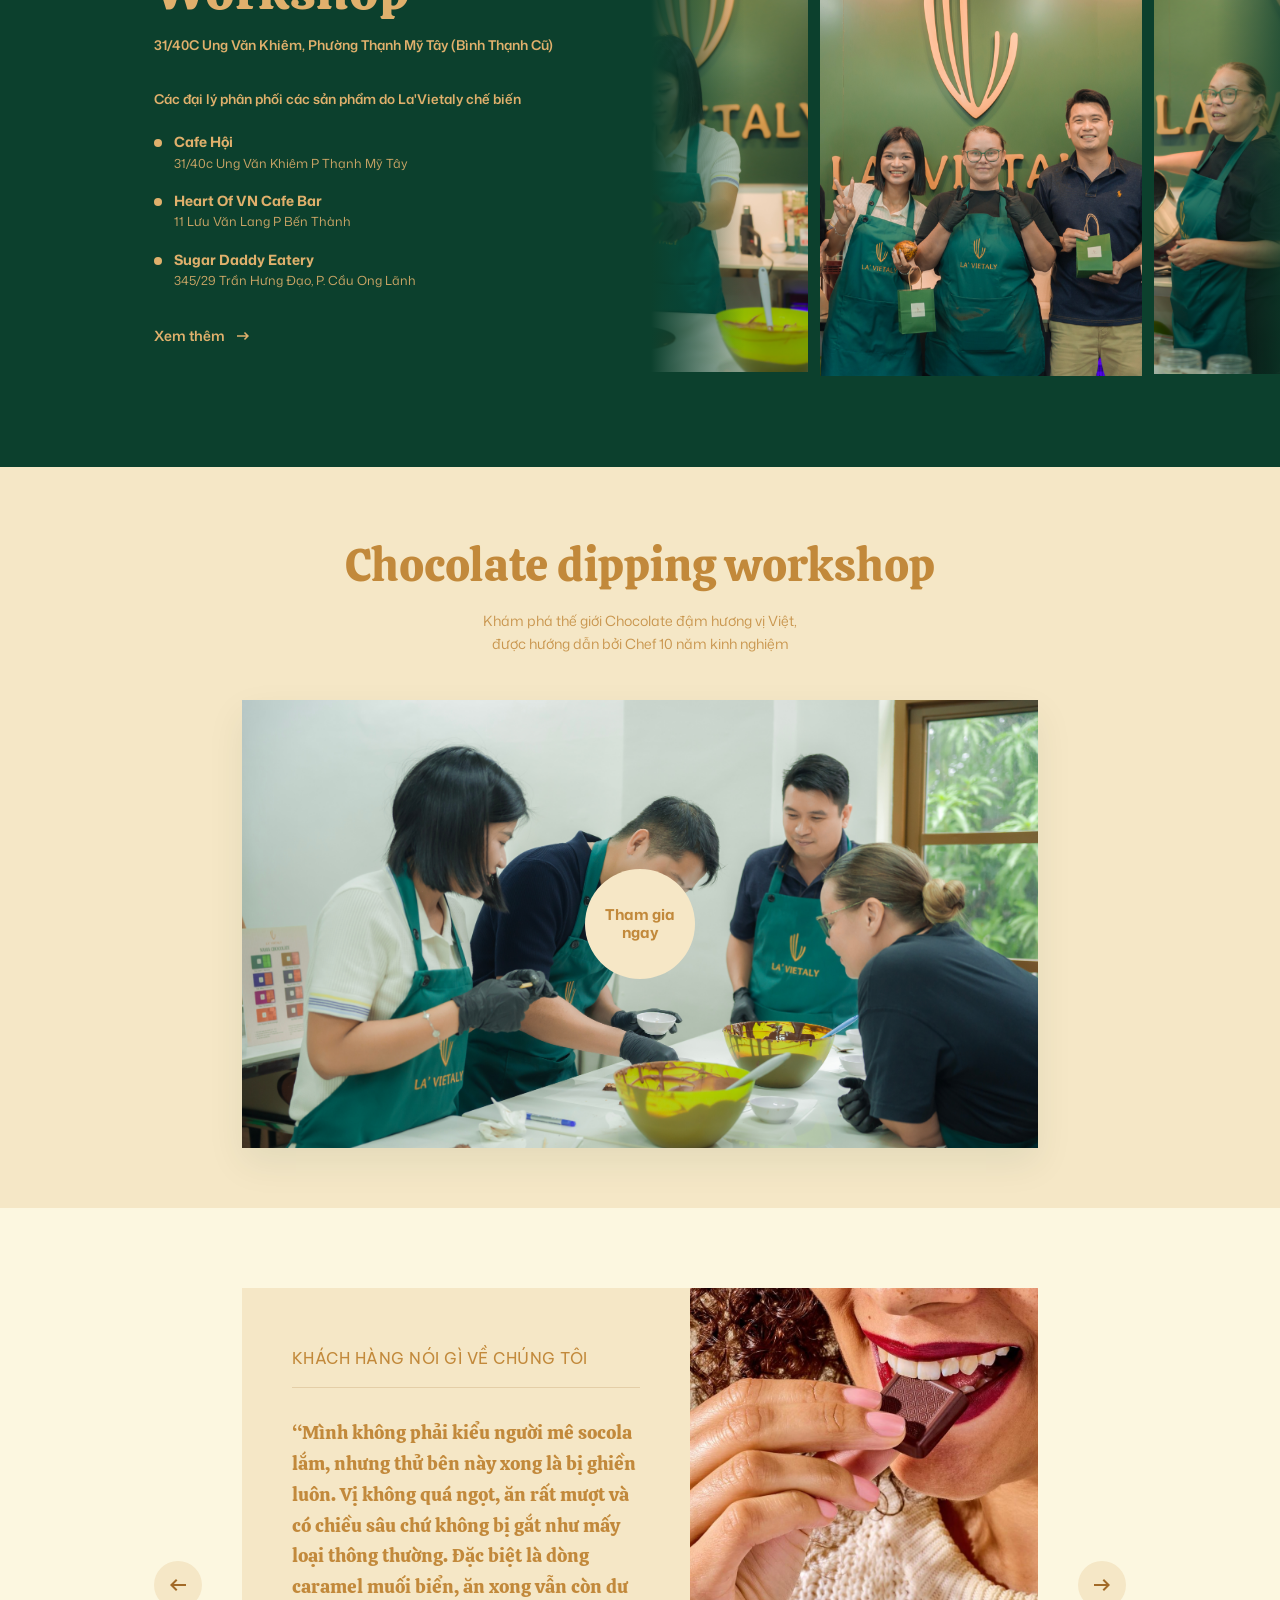
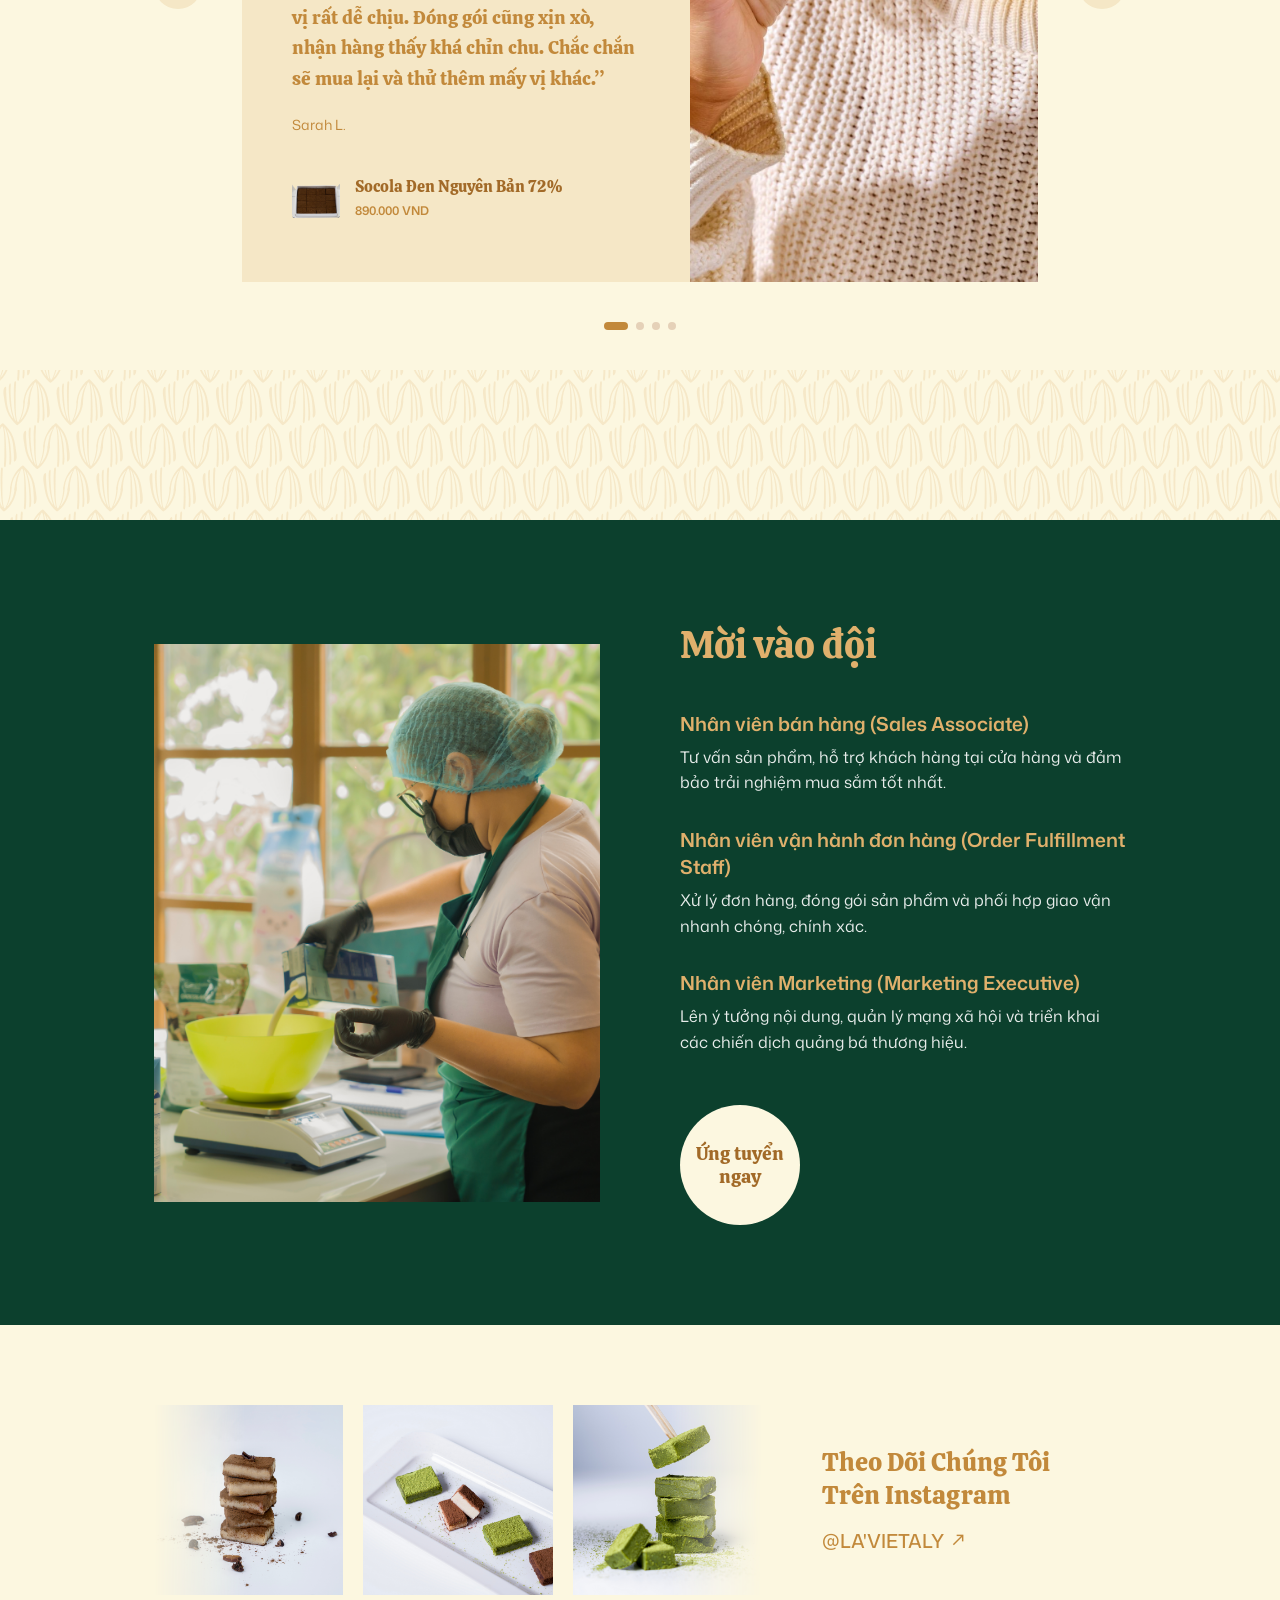
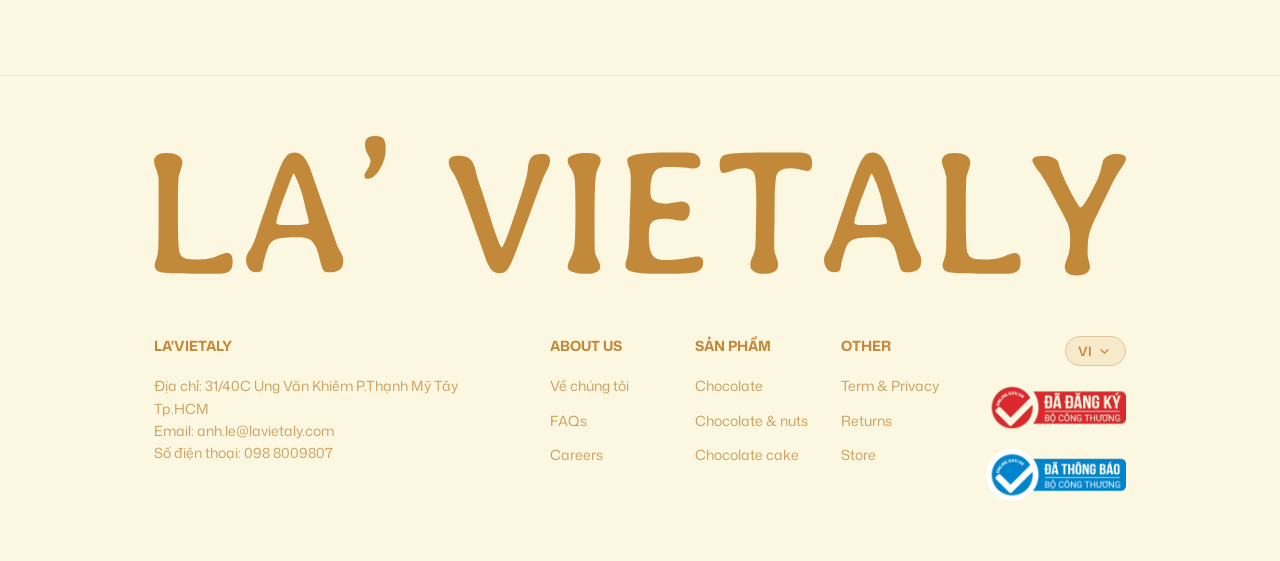
==== commit 5f2bc1de: "done" ====
--- a/index.html
+++ b/index.html
@@ -216,7 +216,7 @@
                                     </div>
                                 </div>
                                 <div class="product-info">
-                                    <h3>Socola Đen Nguyên Bản 72%</h3>
+                                    <h3>Cashew chocolate</h3>
                                     <p class="price">890.000 VND</p>
                                 </div>
                             </div>
@@ -235,7 +235,7 @@
                                     </div>
                                 </div>
                                 <div class="product-info">
-                                    <h3>Socola Đen Nguyên Bản 72%</h3>
+                                    <h3>Coffee chocolate</h3>
                                     <p class="price">890.000 VND</p>
                                 </div>
                             </div>
@@ -254,7 +254,7 @@
                                     </div>
                                 </div>
                                 <div class="product-info">
-                                    <h3>Socola Đen Nguyên Bản 72%</h3>
+                                    <h3>Durian chocolate</h3>
                                     <p class="price">890.000 VND</p>
                                 </div>
                             </div>
@@ -273,7 +273,7 @@
                                     </div>
                                 </div>
                                 <div class="product-info">
-                                    <h3>Socola Caramel Muối Biển</h3>
+                                    <h3>Houjicha chocolate</h3>
                                     <p class="price">890.000 VND</p>
                                 </div>
                             </div>
@@ -292,7 +292,7 @@
                                     </div>
                                 </div>
                                 <div class="product-info">
-                                    <h3>Socola Đen Nguyên Bản 72%</h3>
+                                    <h3>Cashew chocolate</h3>
                                     <p class="price">890.000 VND</p>
                                 </div>
                             </div>
@@ -311,7 +311,7 @@
                                     </div>
                                 </div>
                                 <div class="product-info">
-                                    <h3>Socola Đen Nguyên Bản 72%</h3>
+                                    <h3>Coffee chocolate</h3>
                                     <p class="price">890.000 VND</p>
                                 </div>
                             </div>
@@ -330,7 +330,7 @@
                                     </div>
                                 </div>
                                 <div class="product-info">
-                                    <h3>Socola Đen Nguyên Bản 72%</h3>
+                                    <h3>Durian chocolate</h3>
                                     <p class="price">890.000 VND</p>
                                 </div>
                             </div>
@@ -349,7 +349,7 @@
                                     </div>
                                 </div>
                                 <div class="product-info">
-                                    <h3>Socola Caramel Muối Biển</h3>
+                                    <h3>Houjicha chocolate</h3>
                                     <p class="price">890.000 VND</p>
                                 </div>
                             </div>
@@ -458,9 +458,9 @@
                     <div class="store-content-wrapper">
                         <h2 class="store-title">Workshop</h2>
                         <p class="store-subtitle">31/40C Ung Văn Khiêm, Phường Thạnh Mỹ Tây (Bình Thạnh Cũ)</p>
-                        
+
                         <p class="store-distributor-label">Các đại lý phân phối các sản phẩm do La'Vietaly chế biến</p>
-                        
+
                         <ul class="store-agent-list">
                             <li class="store-agent-item">
                                 <span class="agent-dot"></span>
@@ -510,7 +510,8 @@
             <div class="custom-container">
                 <div class="workshop-banner-header">
                     <h2 class="workshop-banner-title">Chocolate dipping workshop</h2>
-                    <p class="workshop-banner-desc">Khám phá thế giới Chocolate đậm hương vị Việt,<br>được hướng dẫn bởi Chef 10 năm kinh nghiệm</p>
+                    <p class="workshop-banner-desc">Khám phá thế giới Chocolate đậm hương vị Việt,<br>được hướng dẫn bởi
+                        Chef 10 năm kinh nghiệm</p>
                 </div>
                 <div class="workshop-banner-wrapper">
                     <img src="images/banner6.jpg" alt="Chocolate dipping workshop" class="workshop-banner-img">
@@ -653,9 +654,11 @@
             <div class="footer-grid">
                 <div class="footer-col footer-col-brand">
                     <h3>LA'VIETALY</h3>
-                    <p>Địa chỉ: P.903, Tầng 9, Tòa nhà Diamond Plaza, 34 Lê Duẩn, Phường Sài Gòn, Thành phố Hồ Chí Minh,
-                        Việt Nam</p>
-                    <p>Email: anh.le@lavietaly.com<br>Số điện thoại: 0971773868</p>
+                    <p class="footer-contact-info">
+                        Địa chỉ: 31/40C Ung Văn Khiêm P.Thạnh Mỹ Tây Tp.HCM<br>
+                        Email: anh.le@lavietaly.com<br>
+                        Số điện thoại: 098 8009807
+                    </p>
                 </div>
                 <div class="footer-col">
                     <h3>ABOUT US</h3>
@@ -682,6 +685,16 @@
                     </ul>
                 </div>
                 <div class="footer-col footer-col-badges">
+                    <div class="footer-lang-selector" id="footer-lang-selector">
+                        <button type="button" class="footer-lang-btn">
+                            <span class="footer-current-lang">VI</span>
+                            <span class="material-symbols-outlined">keyboard_arrow_down</span>
+                        </button>
+                        <div class="footer-lang-dropdown">
+                            <div class="footer-lang-option" data-value="vi">VI</div>
+                            <div class="footer-lang-option" data-value="en">EN</div>
+                        </div>
+                    </div>
                     <img src="images/register.svg" alt="Đã đăng ký Bộ Công Thương" class="bct-logo">
                     <img src="images/noti.svg" alt="Đã thông báo Bộ Công Thương" class="bct-logo">
                 </div>
--- a/css/app.css
+++ b/css/app.css
@@ -1,6 +1,8 @@
 /*! tailwindcss v4.3.3 | MIT License | https://tailwindcss.com */
 @layer properties;
-:root, :host {
+
+:root,
+:host {
   --color-blue-300: oklch(80.9% 0.105 251.813);
   --color-blue-700: oklch(48.8% 0.243 264.376);
   --color-blue-800: oklch(42.4% 0.199 265.638);
@@ -29,421 +31,550 @@
   --default-transition-duration: 150ms;
   --default-transition-timing-function: cubic-bezier(0.4, 0, 0.2, 1);
 }
+
 .fixed {
   position: fixed;
 }
+
 .relative {
   position: relative;
 }
+
 .static {
   position: static;
 }
+
 .top-0 {
   top: 0px;
 }
+
 .right-0 {
   right: 0px;
 }
+
 .container {
   width: 100%;
-  @media (width >= 40rem) {
+
+  @media (width >=40rem) {
     max-width: 40rem;
   }
-  @media (width >= 48rem) {
+
+  @media (width >=48rem) {
     max-width: 48rem;
   }
-  @media (width >= 64rem) {
+
+  @media (width >=64rem) {
     max-width: 64rem;
   }
-  @media (width >= 80rem) {
+
+  @media (width >=80rem) {
     max-width: 80rem;
   }
-  @media (width >= 96rem) {
+
+  @media (width >=96rem) {
     max-width: 96rem;
   }
 }
+
 .mx-auto {
   margin-inline: auto;
 }
+
 .-mt-px {
   margin-top: -1px;
 }
+
 .mt-2 {
   margin-top: calc(var(--spacing) * 2);
 }
+
 .mt-4 {
   margin-top: calc(var(--spacing) * 4);
 }
+
 .mt-8 {
   margin-top: calc(var(--spacing) * 8);
 }
+
 .mr-2 {
   margin-right: calc(var(--spacing) * 2);
 }
+
 .-ml-px {
   margin-left: -1px;
 }
+
 .ml-1 {
   margin-left: var(--spacing);
 }
+
 .ml-2 {
   margin-left: calc(var(--spacing) * 2);
 }
+
 .ml-4 {
   margin-left: calc(var(--spacing) * 4);
 }
+
 .ml-12 {
   margin-left: calc(var(--spacing) * 12);
 }
+
 .flex {
   display: flex;
 }
+
 .grid {
   display: grid;
 }
+
 .hidden {
   display: none;
 }
+
 .inline-flex {
   display: inline-flex;
 }
+
 .table {
   display: table;
 }
+
 .h-5 {
   height: calc(var(--spacing) * 5);
 }
+
 .h-8 {
   height: calc(var(--spacing) * 8);
 }
+
 .h-16 {
   height: calc(var(--spacing) * 16);
 }
+
 .min-h-screen {
   min-height: 100vh;
 }
+
 .w-5 {
   width: calc(var(--spacing) * 5);
 }
+
 .w-8 {
   width: calc(var(--spacing) * 8);
 }
+
 .w-auto {
   width: auto;
 }
+
 .max-w-6xl {
   max-width: var(--container-6xl);
 }
+
 .max-w-xl {
   max-width: var(--container-xl);
 }
+
 .transform {
-  transform: var(--tw-rotate-x,) var(--tw-rotate-y,) var(--tw-rotate-z,) var(--tw-skew-x,) var(--tw-skew-y,);
-}
+  transform: var(--tw-rotate-x, ) var(--tw-rotate-y, ) var(--tw-rotate-z, ) var(--tw-skew-x, ) var(--tw-skew-y, );
+}
+
 .cursor-default {
   cursor: default;
 }
+
 .cursor-not-allowed {
   cursor: not-allowed;
 }
+
 .resize {
   resize: both;
 }
+
 .grid-cols-1 {
   grid-template-columns: repeat(1, minmax(0, 1fr));
 }
+
 .items-center {
   align-items: center;
 }
+
 .justify-between {
   justify-content: space-between;
 }
+
 .justify-center {
   justify-content: center;
 }
+
 .justify-items-center {
   justify-items: center;
 }
+
 .gap-2 {
   gap: calc(var(--spacing) * 2);
 }
+
 .overflow-hidden {
   overflow: hidden;
 }
+
 .rounded-md {
   border-radius: var(--radius-md);
 }
+
 .rounded-l-md {
   border-top-left-radius: var(--radius-md);
   border-bottom-left-radius: var(--radius-md);
 }
+
 .rounded-r-md {
   border-top-right-radius: var(--radius-md);
   border-bottom-right-radius: var(--radius-md);
 }
+
 .border {
   border-style: var(--tw-border-style);
   border-width: 1px;
 }
+
 .border-t {
   border-top-style: var(--tw-border-style);
   border-top-width: 1px;
 }
+
 .border-r {
   border-right-style: var(--tw-border-style);
   border-right-width: 1px;
 }
+
 .border-gray-200 {
   border-color: var(--color-gray-200);
 }
+
 .border-gray-300 {
   border-color: var(--color-gray-300);
 }
+
 .border-gray-400 {
   border-color: var(--color-gray-400);
 }
+
 .bg-gray-100 {
   background-color: var(--color-gray-100);
 }
+
 .bg-gray-200 {
   background-color: var(--color-gray-200);
 }
+
 .bg-white {
   background-color: var(--color-white);
 }
+
 .p-6 {
   padding: calc(var(--spacing) * 6);
 }
+
 .px-2 {
   padding-inline: calc(var(--spacing) * 2);
 }
+
 .px-4 {
   padding-inline: calc(var(--spacing) * 4);
 }
+
 .px-6 {
   padding-inline: calc(var(--spacing) * 6);
 }
+
 .py-2 {
   padding-block: calc(var(--spacing) * 2);
 }
+
 .py-4 {
   padding-block: calc(var(--spacing) * 4);
 }
+
 .pt-8 {
   padding-top: calc(var(--spacing) * 8);
 }
+
 .text-center {
   text-align: center;
 }
+
 .text-left {
   text-align: left;
 }
+
 .text-lg {
   font-size: var(--text-lg);
   line-height: var(--tw-leading, var(--text-lg--line-height));
 }
+
 .text-sm {
   font-size: var(--text-sm);
   line-height: var(--tw-leading, var(--text-sm--line-height));
 }
+
 .leading-5 {
   --tw-leading: calc(var(--spacing) * 5);
   line-height: calc(var(--spacing) * 5);
 }
+
 .leading-7 {
   --tw-leading: calc(var(--spacing) * 7);
   line-height: calc(var(--spacing) * 7);
 }
+
 .font-medium {
   --tw-font-weight: var(--font-weight-medium);
   font-weight: var(--font-weight-medium);
 }
+
 .font-semibold {
   --tw-font-weight: var(--font-weight-semibold);
   font-weight: var(--font-weight-semibold);
 }
+
 .tracking-wider {
   --tw-tracking: var(--tracking-wider);
   letter-spacing: var(--tracking-wider);
 }
+
 .text-gray-200 {
   color: var(--color-gray-200);
 }
+
 .text-gray-300 {
   color: var(--color-gray-300);
 }
+
 .text-gray-400 {
   color: var(--color-gray-400);
 }
+
 .text-gray-500 {
   color: var(--color-gray-500);
 }
+
 .text-gray-600 {
   color: var(--color-gray-600);
 }
+
 .text-gray-700 {
   color: var(--color-gray-700);
 }
+
 .text-gray-800 {
   color: var(--color-gray-800);
 }
+
 .text-gray-900 {
   color: var(--color-gray-900);
 }
+
 .uppercase {
   text-transform: uppercase;
 }
+
 .underline {
   text-decoration-line: underline;
 }
+
 .antialiased {
   -webkit-font-smoothing: antialiased;
   -moz-osx-font-smoothing: grayscale;
 }
+
 .shadow {
   --tw-shadow: 0 1px 3px 0 var(--tw-shadow-color, rgb(0 0 0 / 0.1)), 0 1px 2px -1px var(--tw-shadow-color, rgb(0 0 0 / 0.1));
   box-shadow: var(--tw-inset-shadow), var(--tw-inset-ring-shadow), var(--tw-ring-offset-shadow), var(--tw-ring-shadow), var(--tw-shadow);
 }
+
 .shadow-sm {
   --tw-shadow: 0 1px 3px 0 var(--tw-shadow-color, rgb(0 0 0 / 0.1)), 0 1px 2px -1px var(--tw-shadow-color, rgb(0 0 0 / 0.1));
   box-shadow: var(--tw-inset-shadow), var(--tw-inset-ring-shadow), var(--tw-ring-offset-shadow), var(--tw-ring-shadow), var(--tw-shadow);
 }
+
 .ring-gray-300 {
   --tw-ring-color: var(--color-gray-300);
 }
+
 .transition {
   transition-property: color, background-color, border-color, outline-color, text-decoration-color, fill, stroke, --tw-gradient-from, --tw-gradient-via, --tw-gradient-to, opacity, box-shadow, transform, translate, scale, rotate, filter, -webkit-backdrop-filter, backdrop-filter, display, content-visibility, overlay, pointer-events;
   transition-timing-function: var(--tw-ease, var(--default-transition-timing-function));
   transition-duration: var(--tw-duration, var(--default-transition-duration));
 }
+
 .duration-150 {
   --tw-duration: 150ms;
   transition-duration: 150ms;
 }
+
 .ease-in-out {
   --tw-ease: var(--ease-in-out);
   transition-timing-function: var(--ease-in-out);
 }
+
 @media (hover: hover) {
   .hover\:bg-gray-100:hover {
     background-color: var(--color-gray-100);
   }
+
   .hover\:text-gray-400:hover {
     color: var(--color-gray-400);
   }
+
   .hover\:text-gray-700:hover {
     color: var(--color-gray-700);
   }
 }
+
 .focus\:border-blue-300:focus {
   border-color: var(--color-blue-300);
 }
+
 .focus\:ring:focus {
-  --tw-ring-shadow: var(--tw-ring-inset,) 0 0 0 calc(1px + var(--tw-ring-offset-width)) var(--tw-ring-color, currentcolor);
+  --tw-ring-shadow: var(--tw-ring-inset, ) 0 0 0 calc(1px + var(--tw-ring-offset-width)) var(--tw-ring-color, currentcolor);
   box-shadow: var(--tw-inset-shadow), var(--tw-inset-ring-shadow), var(--tw-ring-offset-shadow), var(--tw-ring-shadow), var(--tw-shadow);
 }
+
 .focus\:outline-none:focus {
   --tw-outline-style: none;
   outline-style: none;
 }
+
 .active\:bg-gray-100:active {
   background-color: var(--color-gray-100);
 }
+
 .active\:text-gray-500:active {
   color: var(--color-gray-500);
 }
+
 .active\:text-gray-700:active {
   color: var(--color-gray-700);
 }
+
 .active\:text-gray-800:active {
   color: var(--color-gray-800);
 }
-@media (width >= 40rem) {
+
+@media (width >=40rem) {
   .sm\:flex {
     display: flex;
   }
+
   .sm\:hidden {
     display: none;
   }
+
   .sm\:flex-1 {
     flex: 1;
   }
+
   .sm\:items-center {
     align-items: center;
   }
+
   .sm\:justify-between {
     justify-content: space-between;
   }
+
   .sm\:justify-start {
     justify-content: flex-start;
   }
+
   .sm\:gap-2 {
     gap: calc(var(--spacing) * 2);
   }
+
   .sm\:px-6 {
     padding-inline: calc(var(--spacing) * 6);
   }
+
   .sm\:pt-0 {
     padding-top: 0px;
   }
 }
-@media (width >= 64rem) {
+
+@media (width >=64rem) {
   .lg\:px-8 {
     padding-inline: calc(var(--spacing) * 8);
   }
 }
+
 .rtl\:flex-row-reverse:where(:dir(rtl), [dir="rtl"], [dir="rtl"] *) {
   flex-direction: row-reverse;
 }
+
 @media (prefers-color-scheme: dark) {
   .dark\:border-gray-600 {
     border-color: var(--color-gray-600);
   }
+
   .dark\:bg-gray-700 {
     background-color: var(--color-gray-700);
   }
+
   .dark\:bg-gray-800 {
     background-color: var(--color-gray-800);
   }
+
   .dark\:bg-gray-900 {
     background-color: var(--color-gray-900);
   }
+
   .dark\:text-gray-200 {
     color: var(--color-gray-200);
   }
+
   .dark\:text-gray-300 {
     color: var(--color-gray-300);
   }
+
   .dark\:text-gray-400 {
     color: var(--color-gray-400);
   }
+
   .dark\:text-gray-600 {
     color: var(--color-gray-600);
   }
+
   @media (hover: hover) {
     .dark\:hover\:bg-gray-900:hover {
       background-color: var(--color-gray-900);
     }
+
     .dark\:hover\:text-gray-200:hover {
       color: var(--color-gray-200);
     }
+
     .dark\:hover\:text-gray-300:hover {
       color: var(--color-gray-300);
     }
   }
+
   .dark\:focus\:border-blue-700:focus {
     border-color: var(--color-blue-700);
   }
+
   .dark\:focus\:border-blue-800:focus {
     border-color: var(--color-blue-800);
   }
+
   .dark\:active\:bg-gray-700:active {
     background-color: var(--color-gray-700);
   }
+
   .dark\:active\:text-gray-300:active {
     color: var(--color-gray-300);
   }
 }
+
 :root {
   --color-topbar-bg: #0C402D;
   --color-topbar-text: #DBA760;
@@ -460,15 +591,18 @@
   --fs-2xl: clamp(32px, 3vw, 48px);
   --fs-3xl: clamp(48px, 5vw, 80px);
 }
+
 * {
   margin: 0;
   padding: 0;
   box-sizing: border-box;
 }
+
 body {
   background-color: #f3f4f6;
   min-height: 100vh;
 }
+
 .header-wrapper {
   position: sticky;
   top: 0;
@@ -478,22 +612,26 @@
   z-index: 1000;
   box-shadow: 0 4px 20px rgba(0, 0, 0, 0.06);
 }
+
 .custom-container {
   width: 100%;
   padding: 0 clamp(40px, 12vw, 240px);
   position: relative;
 }
+
 .top-bar {
   width: 100%;
   height: 40px;
   background: var(--color-topbar-bg);
 }
+
 .top-bar .custom-container {
   height: 100%;
   display: flex;
   align-items: center;
   justify-content: space-between;
 }
+
 .top-bar .hotline {
   font-family: var(--font-be-vietnam);
   font-weight: 400;
@@ -502,6 +640,7 @@
   text-transform: uppercase;
   letter-spacing: -0.1px;
 }
+
 .top-bar .language-selector {
   display: flex;
   align-items: center;
@@ -509,6 +648,7 @@
   cursor: pointer;
   position: relative;
 }
+
 .top-bar .language-selector .lang-text {
   font-family: var(--font-mona-sans);
   font-weight: 400;
@@ -516,14 +656,17 @@
   color: var(--color-topbar-text);
   letter-spacing: -0.1px;
 }
+
 .top-bar .language-selector .material-symbols-outlined {
   color: var(--color-topbar-text);
   font-size: var(--fs-lg);
   transition: transform 0.3s ease;
 }
+
 .top-bar .language-selector.active .material-symbols-outlined {
   transform: rotate(180deg);
 }
+
 .lang-dropdown {
   position: absolute;
   top: 100%;
@@ -539,11 +682,13 @@
   transition: all 0.3s ease;
   z-index: 100;
 }
+
 .language-selector.active .lang-dropdown {
   opacity: 1;
   visibility: visible;
   transform: translateY(0);
 }
+
 .lang-option {
   font-family: var(--font-mona-sans);
   font-weight: 500;
@@ -554,20 +699,24 @@
   text-align: center;
   transition: background 0.3s ease;
 }
+
 .lang-option:hover {
   background: #f0deae;
 }
+
 .main-header {
   width: 100%;
   height: 85px;
   background: var(--color-header-bg);
 }
+
 .main-header-container {
   display: flex;
   justify-content: space-between;
   align-items: center;
   height: 100%;
 }
+
 .mobile-menu-btn {
   display: none;
   background: none;
@@ -576,18 +725,23 @@
   cursor: pointer;
   z-index: 60;
 }
+
 .mobile-menu-btn .material-symbols-outlined {
   font-size: 28px;
 }
+
 .mobile-menu-close {
   display: none;
 }
+
 .mobile-menu-overlay {
   display: none;
 }
+
 .header-wrapper .custom-container {
   padding: 0 clamp(20px, 7vw, 170px) !important;
 }
+
 .nav-menu {
   display: flex;
   align-items: center;
@@ -595,6 +749,7 @@
   position: relative;
   z-index: 30;
 }
+
 .magic-line {
   position: absolute;
   bottom: -6px;
@@ -607,7 +762,9 @@
   opacity: 0;
   pointer-events: none;
 }
-.nav-menu a, .nav-menu .nav-item {
+
+.nav-menu a,
+.nav-menu .nav-item {
   font-family: var(--font-mona-sans);
   font-weight: 500;
   font-size: var(--fs-sm);
@@ -621,9 +778,11 @@
   position: relative;
   white-space: nowrap;
 }
+
 .nav-menu .nav-item .material-symbols-outlined {
   font-size: var(--fs-lg);
 }
+
 .logo-wrapper {
   position: absolute;
   left: 50%;
@@ -635,6 +794,7 @@
   display: flex;
   justify-content: center;
 }
+
 .logo-container {
   width: 100%;
   height: 100%;
@@ -645,16 +805,19 @@
   align-items: center;
   padding-top: 10px;
 }
+
 .logo-container a {
   display: flex;
   justify-content: center;
   align-items: center;
 }
+
 .logo-container img {
   width: 110px;
   height: auto;
   object-fit: contain;
 }
+
 .header-actions {
   display: flex;
   align-items: center;
@@ -662,6 +825,7 @@
   position: relative;
   z-index: 30;
 }
+
 .agency-link {
   font-family: var(--font-mona-sans);
   font-weight: 500;
@@ -676,6 +840,7 @@
   cursor: pointer;
   padding: 4px 0;
 }
+
 .agency-link::after {
   content: '';
   position: absolute;
@@ -688,9 +853,11 @@
   transition: width 0.3s cubic-bezier(0.34, 1.36, 0.64, 1);
   pointer-events: none;
 }
+
 .agency-link:hover::after {
   width: 100%;
 }
+
 .search-box {
   display: flex;
   align-items: center;
@@ -703,6 +870,7 @@
   border-radius: 100px;
   background: transparent;
 }
+
 .search-box input {
   border: none;
   outline: none;
@@ -714,18 +882,22 @@
   font-size: var(--fs-sm);
   color: var(--color-header-text);
 }
+
 .search-box input::placeholder {
   color: var(--color-header-text);
   opacity: 0.8;
 }
+
 .search-box .material-symbols-outlined {
   color: var(--color-header-text);
   cursor: pointer;
 }
+
 .icon-actions {
   display: flex;
   gap: clamp(4px, 0.8vw, 12px);
 }
+
 .icon-btn {
   display: flex;
   justify-content: center;
@@ -740,12 +912,15 @@
   transition: background 0.3s ease;
   flex-shrink: 0;
 }
+
 .icon-btn:hover {
   background: #f0deae;
 }
+
 .icon-btn .material-symbols-outlined {
   font-size: var(--fs-lg);
 }
+
 .mega-menu {
   position: absolute;
   top: 100%;
@@ -760,12 +935,14 @@
   pointer-events: none;
   white-space: normal;
 }
+
 .nav-item:hover .mega-menu {
   opacity: 1;
   visibility: visible;
   transform: translateY(0);
   pointer-events: auto;
 }
+
 .mega-menu-inner {
   background: var(--color-header-bg);
   border-radius: 12px;
@@ -775,11 +952,13 @@
   gap: 40px;
   border: 1px solid rgba(219, 167, 96, 0.2);
 }
+
 .mega-categories {
   flex: 0 0 220px;
   border-right: 1px solid rgba(219, 167, 96, 0.2);
   padding-right: 30px;
 }
+
 .mega-categories h3 {
   font-family: var(--font-be-vietnam);
   font-size: var(--fs-sm);
@@ -789,6 +968,7 @@
   text-transform: uppercase;
   letter-spacing: 0.5px;
 }
+
 .mega-products-header {
   display: flex;
   justify-content: space-between;
@@ -797,6 +977,7 @@
   border-bottom: 1px solid rgba(219, 167, 96, 0.1);
   padding-bottom: 10px;
 }
+
 .mega-products-header h3 {
   font-family: var(--font-be-vietnam);
   font-size: var(--fs-sm);
@@ -806,6 +987,7 @@
   letter-spacing: 0.5px;
   margin: 0;
 }
+
 .view-all-link {
   font-family: var(--font-mona-sans);
   font-size: var(--fs-sm);
@@ -817,19 +999,23 @@
   gap: 4px;
   transition: color 0.3s ease, transform 0.3s ease;
 }
+
 .view-all-link:hover {
   color: var(--color-topbar-bg);
   transform: translateX(4px);
 }
+
 .view-all-link .material-symbols-outlined {
   font-size: var(--fs-lg);
 }
+
 .mega-categories ul {
   list-style: none;
   display: flex;
   flex-direction: column;
   gap: 16px;
 }
+
 .mega-categories ul li a {
   font-family: var(--font-mona-sans);
   font-size: var(--fs-sm);
@@ -839,46 +1025,57 @@
   transition: color 0.3s ease, transform 0.3s ease;
   display: inline-block;
 }
-.mega-categories ul li a:hover, .mega-categories ul li a.active {
+
+.mega-categories ul li a:hover,
+.mega-categories ul li a.active {
   color: var(--color-topbar-bg);
   font-weight: 600;
   transform: translateX(5px);
 }
+
 .mega-products {
   flex: 1;
   max-height: 380px;
   overflow-y: auto;
   padding-right: 10px;
 }
+
 .mega-products::-webkit-scrollbar {
   width: 6px;
 }
+
 .mega-products::-webkit-scrollbar-track {
   background: transparent;
 }
+
 .mega-products::-webkit-scrollbar-thumb {
   background: rgba(219, 167, 96, 0.3);
   border-radius: 10px;
 }
+
 .mega-product-group {
   display: none;
   flex-wrap: wrap;
   gap: 20px;
   animation: fadeIn 0.3s ease;
 }
+
 .mega-product-group.active {
   display: flex;
 }
+
 @keyframes fadeIn {
   from {
     opacity: 0;
     transform: translateY(5px);
   }
+
   to {
     opacity: 1;
     transform: translateY(0);
   }
 }
+
 .mega-product-card {
   display: flex;
   flex-direction: column;
@@ -887,9 +1084,11 @@
   transition: transform 0.3s ease;
   flex: 0 0 calc(33.333% - 14px);
 }
+
 .mega-product-card:hover {
   transform: translateY(-5px);
 }
+
 .mega-product-card img {
   width: 100%;
   aspect-ratio: 1;
@@ -897,6 +1096,7 @@
   border-radius: 8px;
   border: 1px solid rgba(219, 167, 96, 0.1);
 }
+
 .mega-product-card h4 {
   font-family: var(--font-mona-sans);
   font-size: var(--fs-sm);
@@ -905,6 +1105,7 @@
   line-height: 1.4;
   margin: 0;
 }
+
 .mega-product-card .price {
   font-family: var(--font-mona-sans);
   font-size: var(--fs-sm);
@@ -912,11 +1113,13 @@
   color: var(--color-header-text);
   margin: 0;
 }
+
 .footer-section {
   background-color: var(--color-header-bg);
   border-top: 1px solid rgba(194, 137, 59, 0.15);
   padding: 60px 0;
 }
+
 .footer-huge-logo {
   width: 100%;
   max-width: 1200px;
@@ -924,6 +1127,7 @@
   display: block;
   margin: 0 auto 60px auto;
 }
+
 .footer-grid {
   display: grid;
   grid-template-columns: 3fr 1fr 1fr 1fr auto;
@@ -931,6 +1135,7 @@
   max-width: 1200px;
   margin: 0 auto;
 }
+
 .footer-col h3 {
   font-family: var(--font-mona-sans);
   font-size: var(--fs-sm);
@@ -939,14 +1144,17 @@
   margin-bottom: 20px;
   text-transform: uppercase;
 }
-.footer-col p, .footer-col ul li a {
+
+.footer-col p,
+.footer-col ul li a {
   font-family: var(--font-mona-sans);
-  font-size: var(--fs-xs);
+  font-size: var(--fs-sm);
   color: var(--color-header-text);
   line-height: 1.6;
   text-decoration: none;
   opacity: 0.8;
 }
+
 .footer-col ul {
   list-style: none;
   padding: 0;
@@ -954,64 +1162,171 @@
   flex-direction: column;
   gap: 12px;
 }
+
 .footer-col ul li a:hover {
   opacity: 1;
   text-decoration: underline;
 }
+
 .footer-col-brand {
-  max-width: 320px;
-}
+  max-width: 360px;
+}
+
 .footer-col-brand p {
-  margin-bottom: 15px;
-}
+  margin-bottom: 0;
+}
+
+.footer-contact-info {
+  line-height: 1.6;
+}
+
 .footer-col-badges {
   display: flex;
   flex-direction: column;
   align-items: flex-end;
   gap: 15px;
 }
+
+.footer-lang-selector {
+  position: relative;
+  display: inline-flex;
+  justify-content: flex-end;
+}
+
+.footer-lang-btn {
+  display: inline-flex;
+  align-items: center;
+  justify-content: center;
+  gap: 4px;
+  background-color: #F6EACB;
+  border: 1px solid #DFC49E;
+  border-radius: 16px;
+  padding: 5px 12px;
+  font-family: var(--font-mona-sans);
+  font-size: 13px;
+  font-weight: 600;
+  color: var(--color-header-text);
+  cursor: pointer;
+  outline: none;
+  transition: all 0.25s ease;
+  user-select: none;
+  letter-spacing: 0.2px;
+}
+
+.footer-lang-btn:hover {
+  background-color: #F4E2BD;
+  border-color: var(--color-header-text);
+}
+
+.footer-lang-btn .material-symbols-outlined {
+  font-size: 17px;
+  transition: transform 0.3s ease;
+  color: var(--color-header-text);
+}
+
+.footer-lang-selector.active .footer-lang-btn .material-symbols-outlined {
+  transform: rotate(180deg);
+}
+
+.footer-lang-dropdown {
+  position: absolute;
+  bottom: calc(100% + 5px);
+  right: 0;
+  background: #FCF7E0;
+  border: 1px solid #DFC49E;
+  border-radius: 6px;
+  min-width: 100%;
+  box-shadow: 0 4px 16px rgba(74, 53, 37, 0.12);
+  padding: 3px;
+  opacity: 0;
+  visibility: hidden;
+  transform: translateY(4px);
+  transition: all 0.2s ease;
+  z-index: 50;
+  display: flex;
+  flex-direction: column;
+  gap: 2px;
+}
+
+.footer-lang-selector.active .footer-lang-dropdown {
+  opacity: 1;
+  visibility: visible;
+  transform: translateY(0);
+}
+
+.footer-lang-option {
+  padding: 5px 8px;
+  font-family: var(--font-mona-sans);
+  font-size: 12.5px;
+  font-weight: 600;
+  color: var(--color-header-text);
+  border-radius: 4px;
+  cursor: pointer;
+  text-align: center;
+  transition: background 0.2s ease, color 0.2s ease;
+  letter-spacing: 0.2px;
+}
+
+.footer-lang-option:hover {
+  background: #F8ECD2;
+  color: #8C6633;
+}
+
 .bct-logo {
   width: 140px;
   height: auto;
   object-fit: contain;
 }
+
 @media (max-width: 600px) {
   .footer-grid {
     grid-template-columns: 1fr 1fr;
   }
-  .footer-col-brand, .footer-col:nth-child(4), .footer-col-badges {
+
+  .footer-col-brand,
+  .footer-col:nth-child(4),
+  .footer-col-badges {
     grid-column: span 2;
   }
+
   .footer-col-badges {
     display: grid;
     grid-template-columns: 1fr 1fr;
     gap: 20px;
   }
+
   .bct-logo {
     max-width: 100%;
   }
 }
+
 @media (max-width: 1024px) {
   .footer-grid {
     grid-template-columns: 1fr 1fr;
   }
+
   .custom-container {
     padding: 0 clamp(20px, 5vw, 60px);
   }
+
   .header-wrapper .custom-container {
     padding: 0 clamp(20px, 5vw, 60px) !important;
   }
+
   .mobile-menu-btn {
     display: flex;
     order: 3;
   }
+
   .header-actions {
     order: 1;
   }
+
   .search-box,
   .agency-link {
     display: none !important;
   }
+
   .nav-menu {
     position: fixed;
     top: 0;
@@ -1028,16 +1343,19 @@
     overflow-y: auto;
     z-index: 100;
   }
+
   .nav-menu.active {
     right: 0;
     left: auto;
   }
+
   .mobile-menu-close {
     position: absolute;
     top: 20px;
     right: 20px;
     display: block;
   }
+
   .mobile-menu-overlay {
     display: block;
     position: fixed;
@@ -1048,23 +1366,30 @@
     visibility: hidden;
     transition: opacity 0.3s ease, visibility 0.3s ease;
   }
+
   .mobile-menu-overlay.active {
     opacity: 1;
     visibility: visible;
   }
+
   body.no-scroll {
     overflow: hidden;
   }
+
   .magic-line {
     display: none !important;
   }
-  .nav-menu a, .nav-menu .nav-item {
+
+  .nav-menu a,
+  .nav-menu .nav-item {
     font-size: var(--fs-base);
     padding: 10px 0;
     width: max-content;
     position: relative;
   }
-  .nav-menu > a::after, .nav-menu > .nav-item::after {
+
+  .nav-menu>a::after,
+  .nav-menu>.nav-item::after {
     content: '';
     position: absolute;
     bottom: 0px;
@@ -1076,12 +1401,16 @@
     transform-origin: left;
     transition: transform 0.3s ease;
   }
-  .nav-menu > a.active-nav::after, .nav-menu > .nav-item.open::after {
+
+  .nav-menu>a.active-nav::after,
+  .nav-menu>.nav-item.open::after {
     transform: scaleX(1);
   }
+
   .nav-menu .nav-item {
     flex-wrap: wrap;
   }
+
   .mega-menu {
     position: static;
     width: 100%;
@@ -1092,15 +1421,19 @@
     padding: 10px 0 10px 15px;
     display: none;
   }
+
   .nav-item.open .mega-menu {
     display: block;
   }
+
   .nav-item .material-symbols-outlined {
     transition: transform 0.3s ease;
   }
+
   .nav-item.open>.material-symbols-outlined {
     transform: rotate(180deg);
   }
+
   .mega-menu-inner {
     flex-direction: column;
     padding: 0;
@@ -1109,162 +1442,204 @@
     border: none;
     background: transparent;
   }
+
   .mega-categories {
     border-right: none;
     border-bottom: none;
     padding-right: 0;
     padding-bottom: 0;
   }
+
   .mega-categories h3 {
     display: none;
   }
+
   .mega-products {
     display: none;
   }
+
   .mega-product-card {
     flex: 0 0 calc(50% - 10px);
   }
+
   .magic-line {
     display: none;
   }
-  .product-showcase, .category-section {
+
+  .product-showcase,
+  .category-section {
     padding: 60px 0;
   }
 }
+
 @media (max-width: 768px) {
   .header-actions {
     gap: 12px;
   }
+
   .logo-wrapper {
     width: 140px;
     height: 100px;
   }
+
   .logo-container {
     border-radius: 0 0 70px 70px;
     padding-top: 5px;
   }
+
   .logo-container img {
     width: 80px;
   }
 }
+
 @media (max-width: 480px) {
   .mega-product-card {
     flex: 0 0 100%;
   }
 }
+
 @property --tw-rotate-x {
   syntax: "*";
   inherits: false;
 }
+
 @property --tw-rotate-y {
   syntax: "*";
   inherits: false;
 }
+
 @property --tw-rotate-z {
   syntax: "*";
   inherits: false;
 }
+
 @property --tw-skew-x {
   syntax: "*";
   inherits: false;
 }
+
 @property --tw-skew-y {
   syntax: "*";
   inherits: false;
 }
+
 @property --tw-border-style {
   syntax: "*";
   inherits: false;
   initial-value: solid;
 }
+
 @property --tw-leading {
   syntax: "*";
   inherits: false;
 }
+
 @property --tw-font-weight {
   syntax: "*";
   inherits: false;
 }
+
 @property --tw-tracking {
   syntax: "*";
   inherits: false;
 }
+
 @property --tw-shadow {
   syntax: "*";
   inherits: false;
   initial-value: 0 0 #0000;
 }
+
 @property --tw-shadow-color {
   syntax: "*";
   inherits: false;
 }
+
 @property --tw-shadow-alpha {
   syntax: "<percentage>";
   inherits: false;
   initial-value: 100%;
 }
+
 @property --tw-inset-shadow {
   syntax: "*";
   inherits: false;
   initial-value: 0 0 #0000;
 }
+
 @property --tw-inset-shadow-color {
   syntax: "*";
   inherits: false;
 }
+
 @property --tw-inset-shadow-alpha {
   syntax: "<percentage>";
   inherits: false;
   initial-value: 100%;
 }
+
 @property --tw-ring-color {
   syntax: "*";
   inherits: false;
 }
+
 @property --tw-ring-shadow {
   syntax: "*";
   inherits: false;
   initial-value: 0 0 #0000;
 }
+
 @property --tw-inset-ring-color {
   syntax: "*";
   inherits: false;
 }
+
 @property --tw-inset-ring-shadow {
   syntax: "*";
   inherits: false;
   initial-value: 0 0 #0000;
 }
+
 @property --tw-ring-inset {
   syntax: "*";
   inherits: false;
 }
+
 @property --tw-ring-offset-width {
   syntax: "<length>";
   inherits: false;
   initial-value: 0px;
 }
+
 @property --tw-ring-offset-color {
   syntax: "*";
   inherits: false;
   initial-value: #fff;
 }
+
 @property --tw-ring-offset-shadow {
   syntax: "*";
   inherits: false;
   initial-value: 0 0 #0000;
 }
+
 @property --tw-duration {
   syntax: "*";
   inherits: false;
 }
+
 @property --tw-ease {
   syntax: "*";
   inherits: false;
 }
+
 @layer properties {
   @supports ((-webkit-hyphens: none) and (not (margin-trim: inline))) or ((-moz-orient: inline) and (not (color:rgb(from red r g b)))) {
-    *, ::before, ::after, ::backdrop {
+
+    *,
+    ::before,
+    ::after,
+    ::backdrop {
       --tw-rotate-x: initial;
       --tw-rotate-y: initial;
       --tw-rotate-z: initial;
@@ -1292,4 +1667,4 @@
       --tw-ease: initial;
     }
   }
-}
+}
--- a/css/home.css
+++ b/css/home.css
@@ -317,9 +317,9 @@
     font-weight: 700;
     color: var(--color-header-text);
     margin: 0;
-    line-height: 1.35;
-    min-height: 2.7em;
+    line-height: 1.3;
     text-align: center;
+    width: 100%;
 }
 
 .product-info .price {
@@ -329,7 +329,7 @@
     color: var(--color-header-text);
     margin: 0;
     margin-top: auto;
-    padding-top: 6px;
+    padding-top: 8px;
 }
 
 .showcase-pagination {
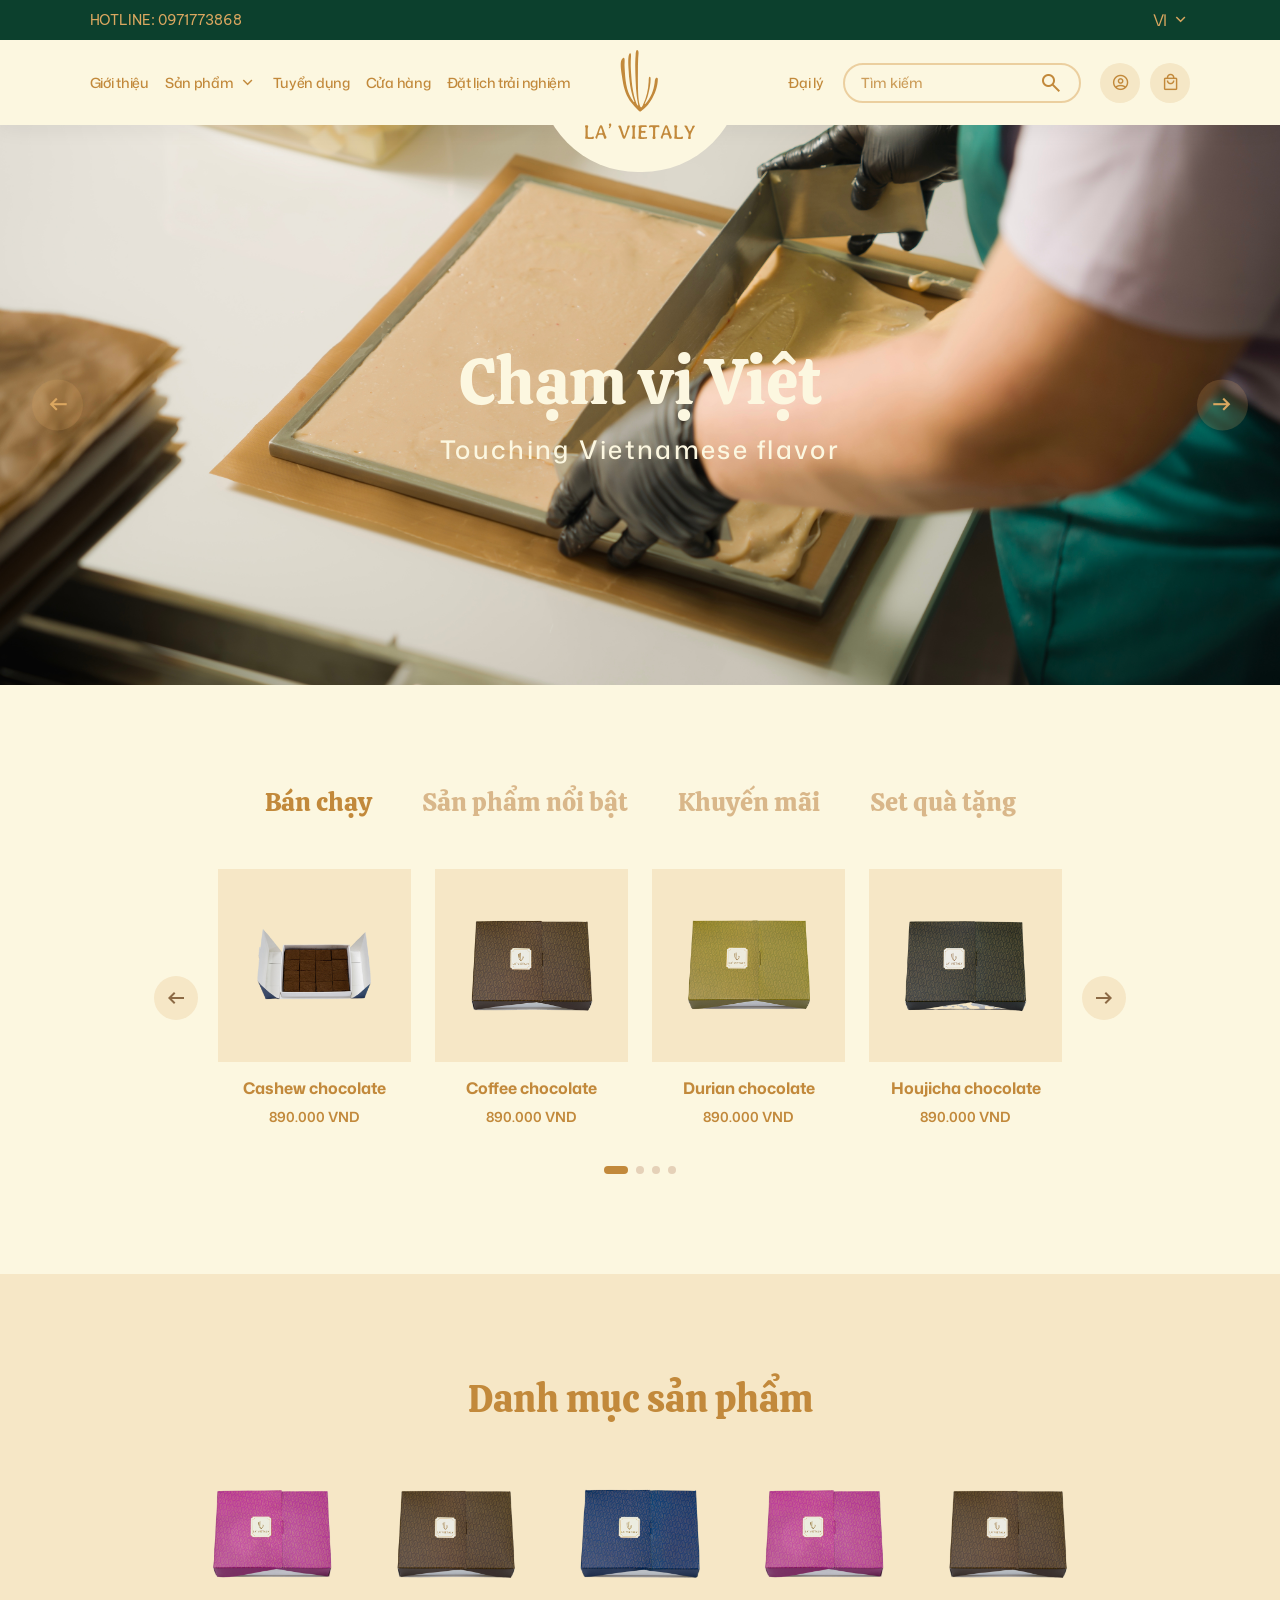
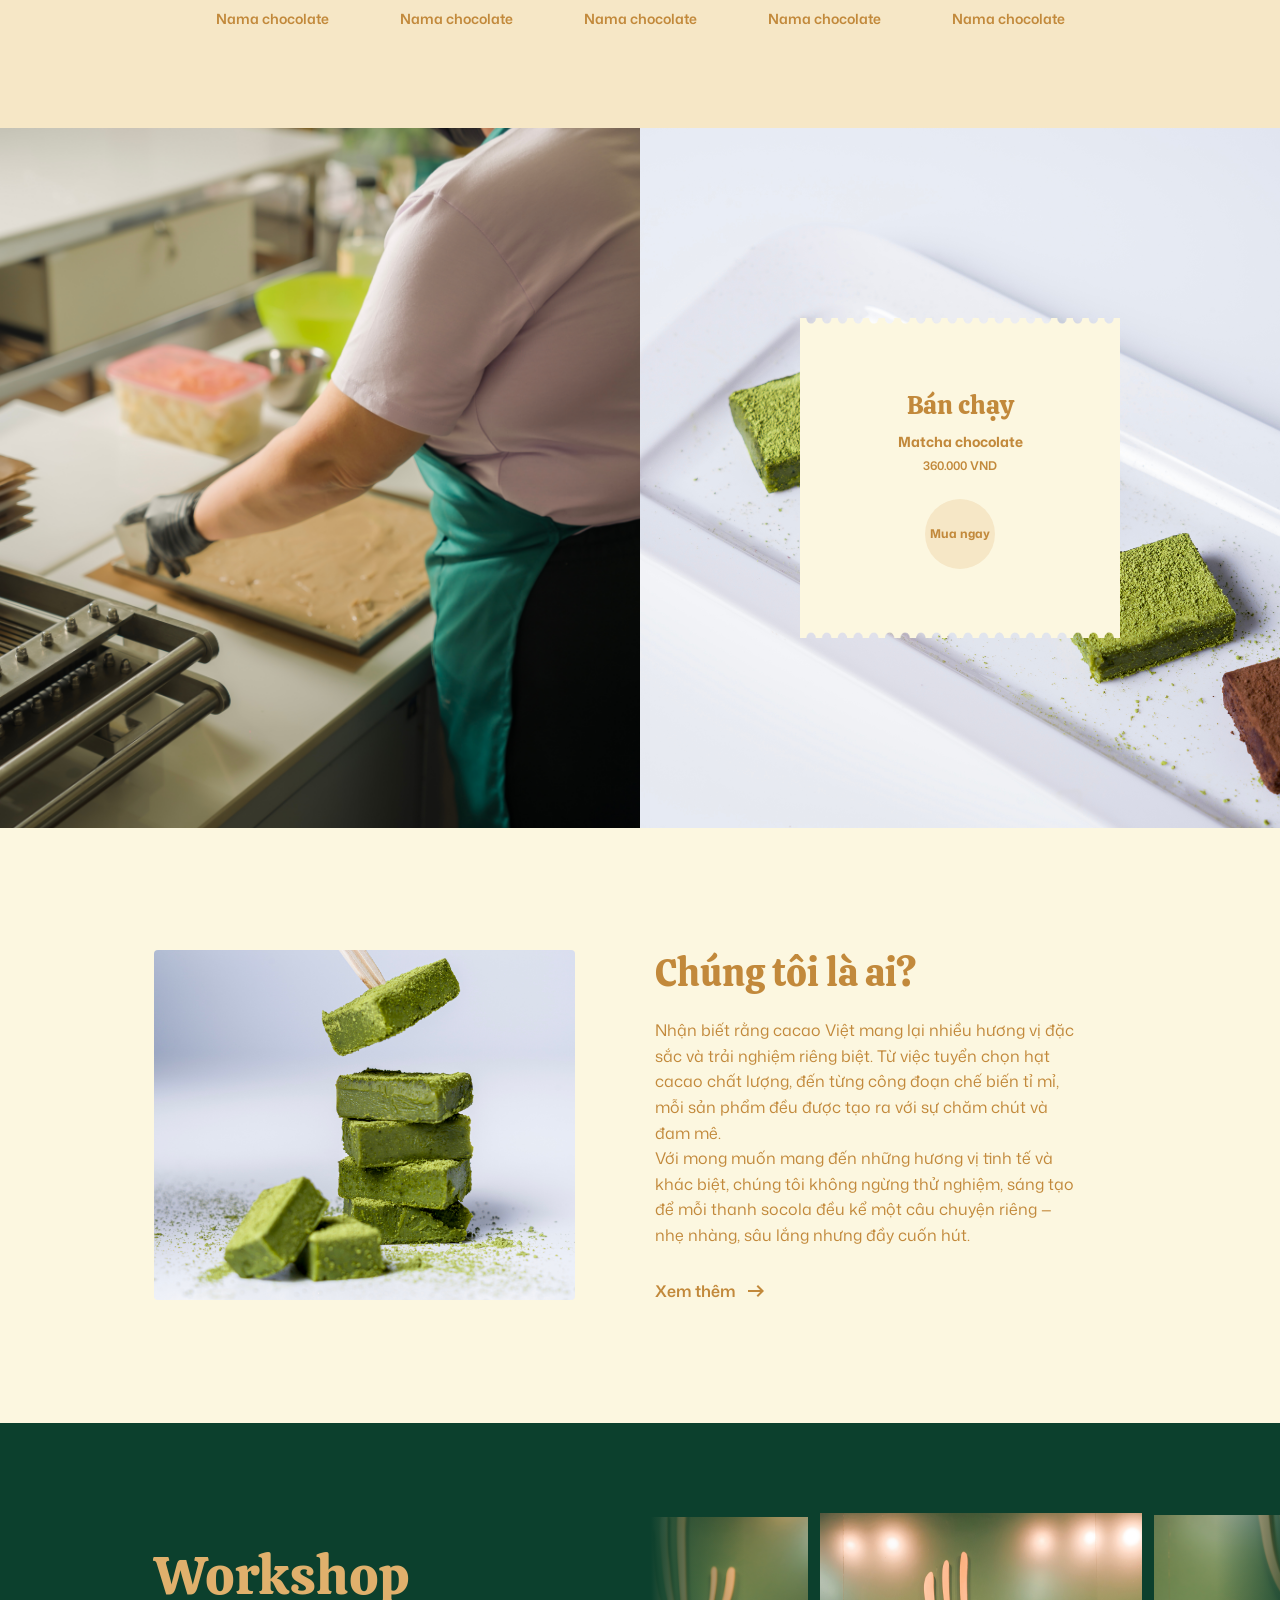
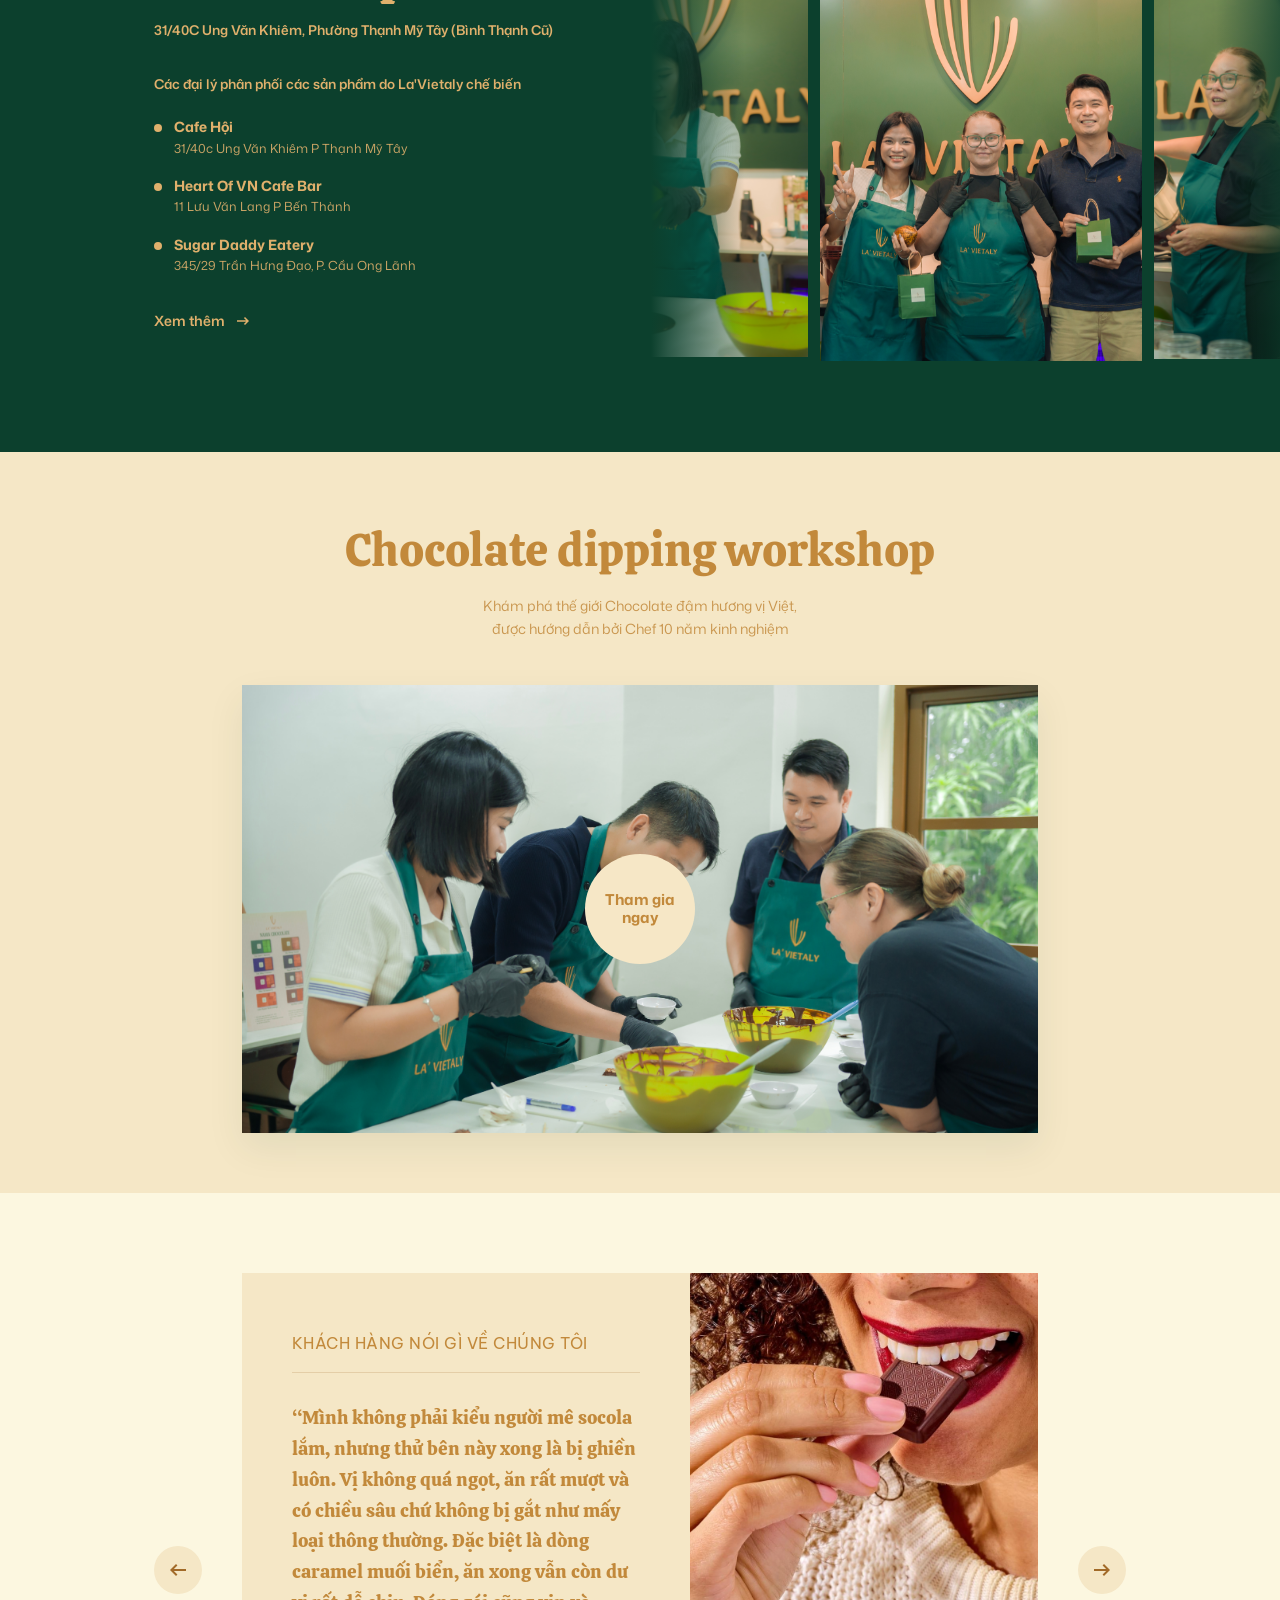
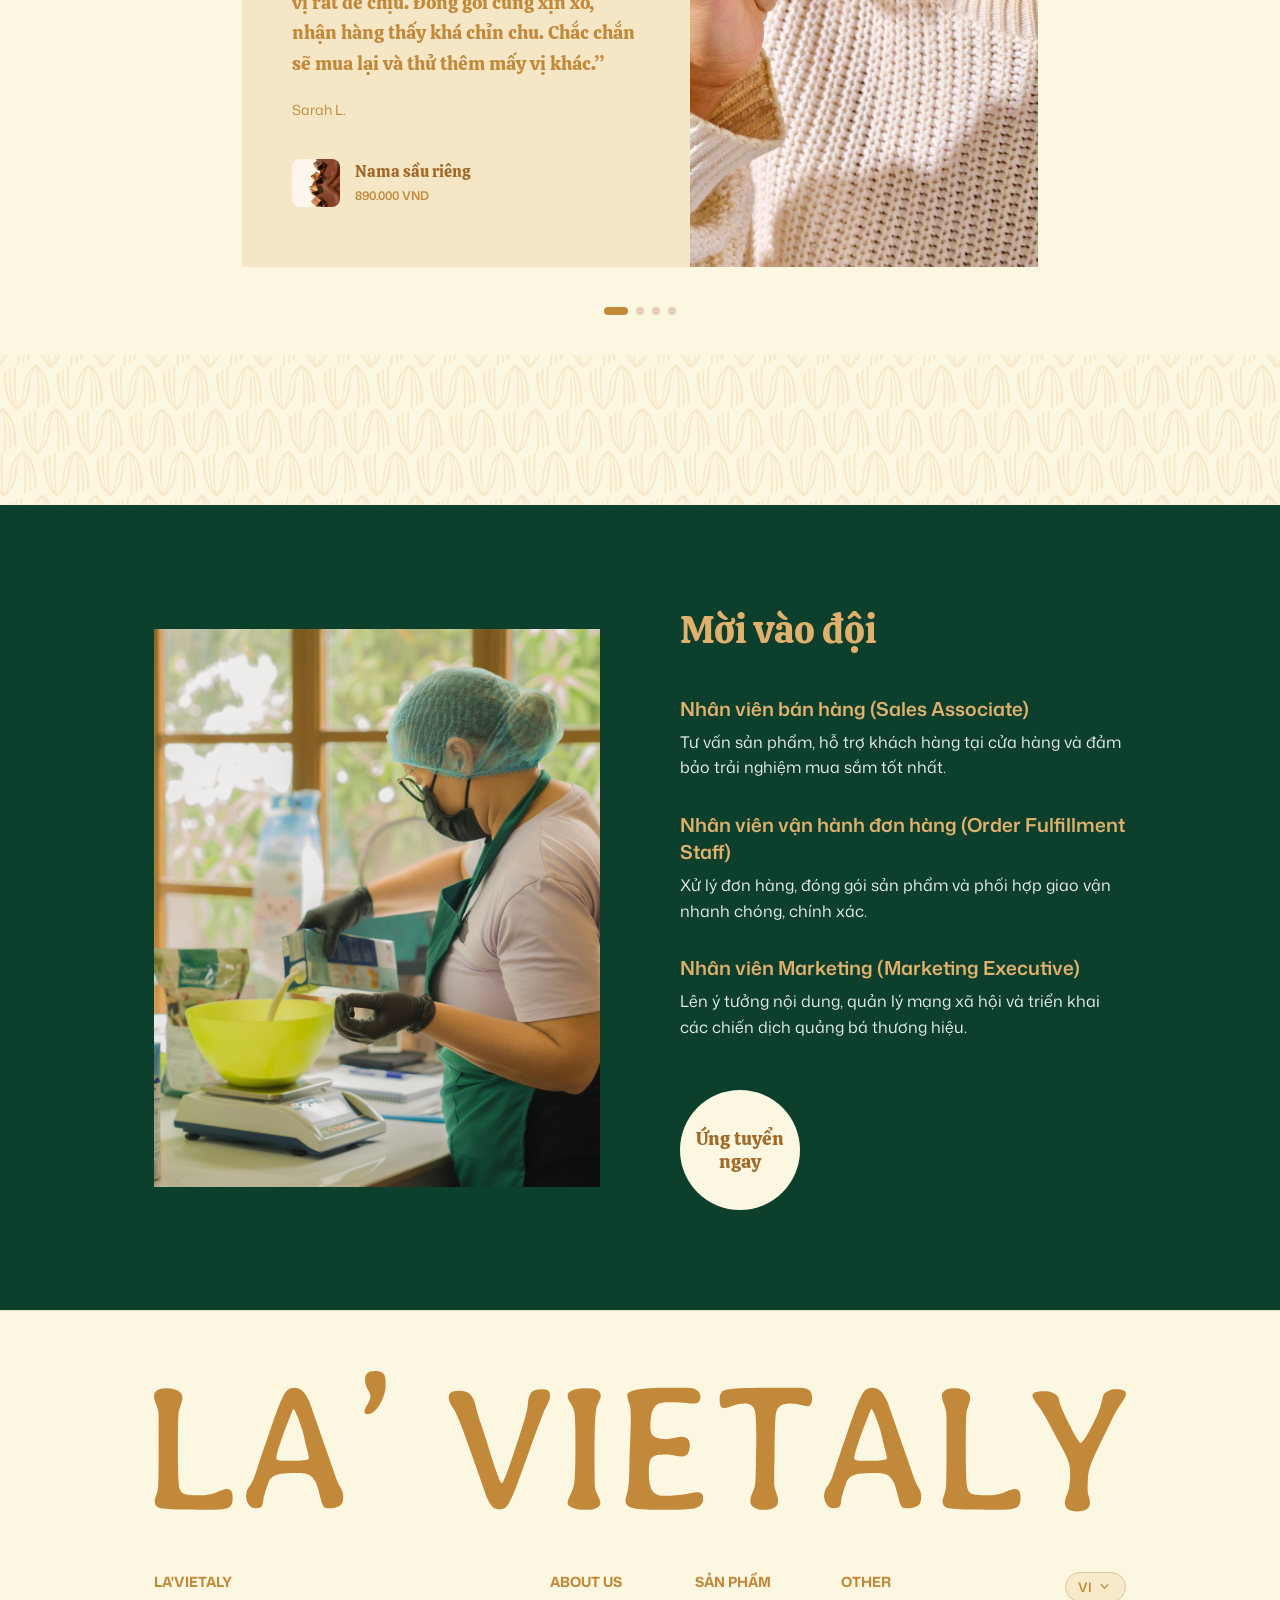
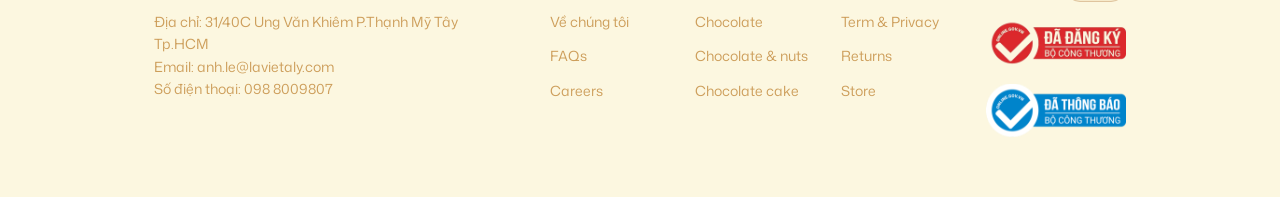
==== commit 52914a28: "update" ====
--- a/index.html
+++ b/index.html
@@ -190,7 +190,7 @@
             <div class="custom-container showcase-container">
                 <div class="showcase-tabs">
                     <button class="tab-btn active">Bán chạy</button>
-                    <button class="tab-btn">Mới về</button>
+                    <button class="tab-btn">Sản phẩm nổi bật</button>
                     <button class="tab-btn">Khuyến mãi</button>
                     <button class="tab-btn">Set quà tặng</button>
                 </div>
@@ -419,10 +419,10 @@
                 <img src="images/banner4.jpg" alt="New Arrivals">
 
                 <div class="new-arrival-card" style="background-image: url('images/card.png');">
-                    <h2 class="new-title">Mới về</h2>
-                    <h3 class="new-product-name">Socola Đen Nguyên Bản 72%</h3>
-                    <p class="new-price">890.000 VND</p>
-                    <button class="btn-shop-now">Shop now</button>
+                    <h2 class="new-title">Bán chạy</h2>
+                    <h3 class="new-product-name">Matcha chocolate</h3>
+                    <p class="new-price">360.000 VND</p>
+                    <button class="btn-shop-now">Mua ngay</button>
                 </div>
             </div>
         </section>
@@ -437,13 +437,12 @@
                     <h2 class="section-title text-left">Chúng tôi là ai?</h2>
 
                     <div class="who-text-content">
-                        <p>Chúng Tôi Tin Rằng Socola Không Chỉ Là Một Món Ăn, Mà Là Một Trải Nghiệm Cảm Xúc. Từ Việc
-                            Tuyển Chọn Hạt Cacao Chất Lượng, Đến Từng Công Đoạn Chế Biến Tỉ Mỉ, Mỗi Sản Phẩm Đều Được
-                            Tạo Ra
-                            Với Sự Chăm Chút Và Đam Mê.</p>
-                        <p>Với Mong Muốn Mang Đến Những Hương Vị Tinh Tế Và Khác Biệt, Chúng Tôi Không Ngừng Thử Nghiệm,
-                            Sáng Tạo Để Mỗi Thanh Socola Đều Kể Một Câu Chuyện Riêng - Nhẹ Nhàng, Sâu Lắng Nhưng Đầy
-                            Cuốn Hút.</p>
+                        <p>Nhận biết rằng cacao Việt mang lại nhiều hương vị đặc sắc và trải nghiệm riêng biệt. Từ việc
+                            tuyển chọn hạt cacao chất lượng, đến từng công đoạn chế biến tỉ mỉ, mỗi sản phẩm đều được
+                            tạo ra với sự chăm chút và đam mê. <br>
+                            Với mong muốn mang đến những hương vị tinh tế và khác biệt, chúng tôi không ngừng thử
+                            nghiệm, sáng tạo để mỗi thanh socola đều kể một câu chuyện riêng — nhẹ nhàng, sâu lắng nhưng
+                            đầy cuốn hút.</p>
                     </div>
                     <a href="#" class="view-more-link">Xem thêm <span
                             class="material-symbols-outlined">arrow_right_alt</span></a>
@@ -546,9 +545,9 @@
                                 <span class="review-author">Sarah L.</span>
 
                                 <div class="review-product">
-                                    <img src="images/product1.png" alt="Product" class="review-product-img">
+                                    <img src="images/nama.png" alt="Product" class="review-product-img">
                                     <div class="review-product-info">
-                                        <span class="review-product-title">Socola Đen Nguyên Bản 72%</span>
+                                        <span class="review-product-title">Nama sầu riêng</span>
                                         <span class="review-product-price">890.000 VND</span>
                                     </div>
                                 </div>
@@ -631,7 +630,7 @@
         </section>
 
         <!-- Instagram Section -->
-        <section class="instagram-section">
+        <!-- <section class="instagram-section">
             <div class="custom-container instagram-container">
                 <div class="instagram-images">
                     <div class="insta-img-wrap"><img src="images/footer1.jpg" alt="Instagram 1"></div>
@@ -644,7 +643,7 @@
                             class="material-symbols-outlined">call_made</span></a>
                 </div>
             </div>
-        </section>
+        </section> -->
 
     </main>
 
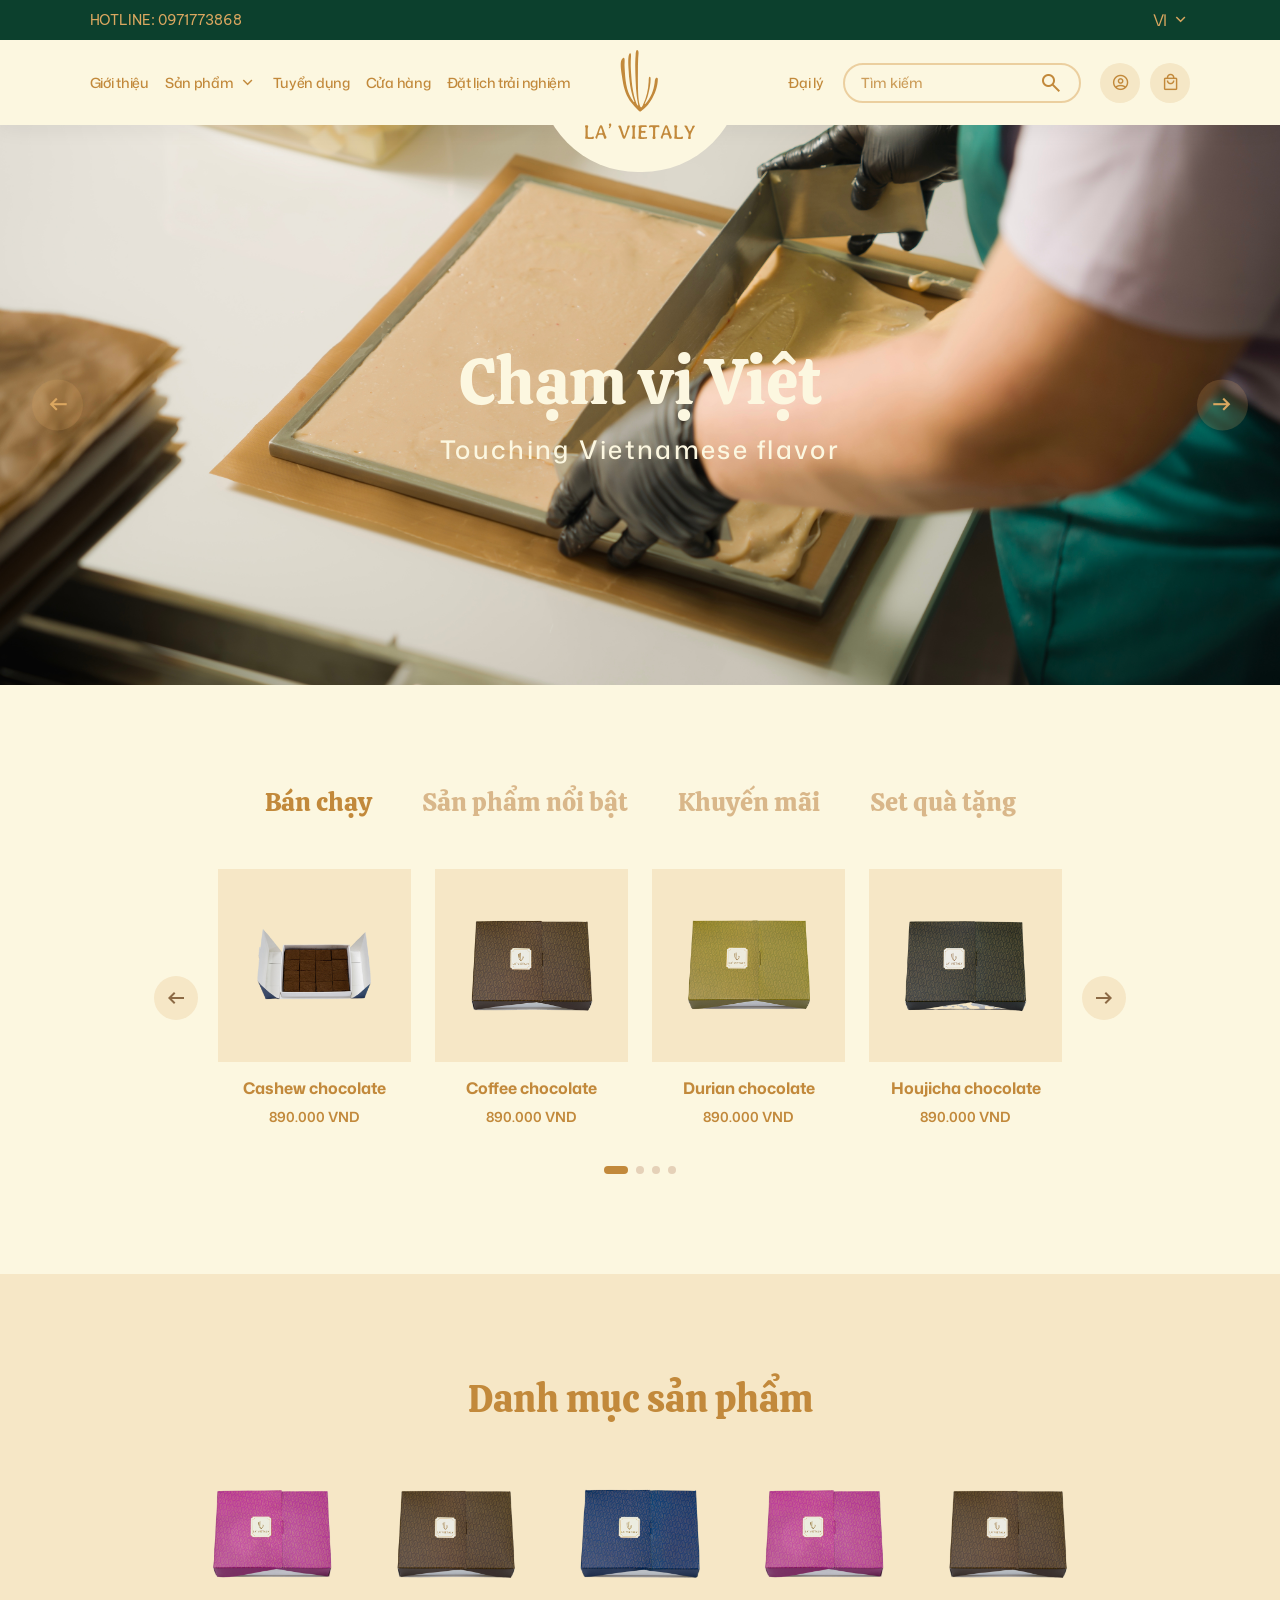
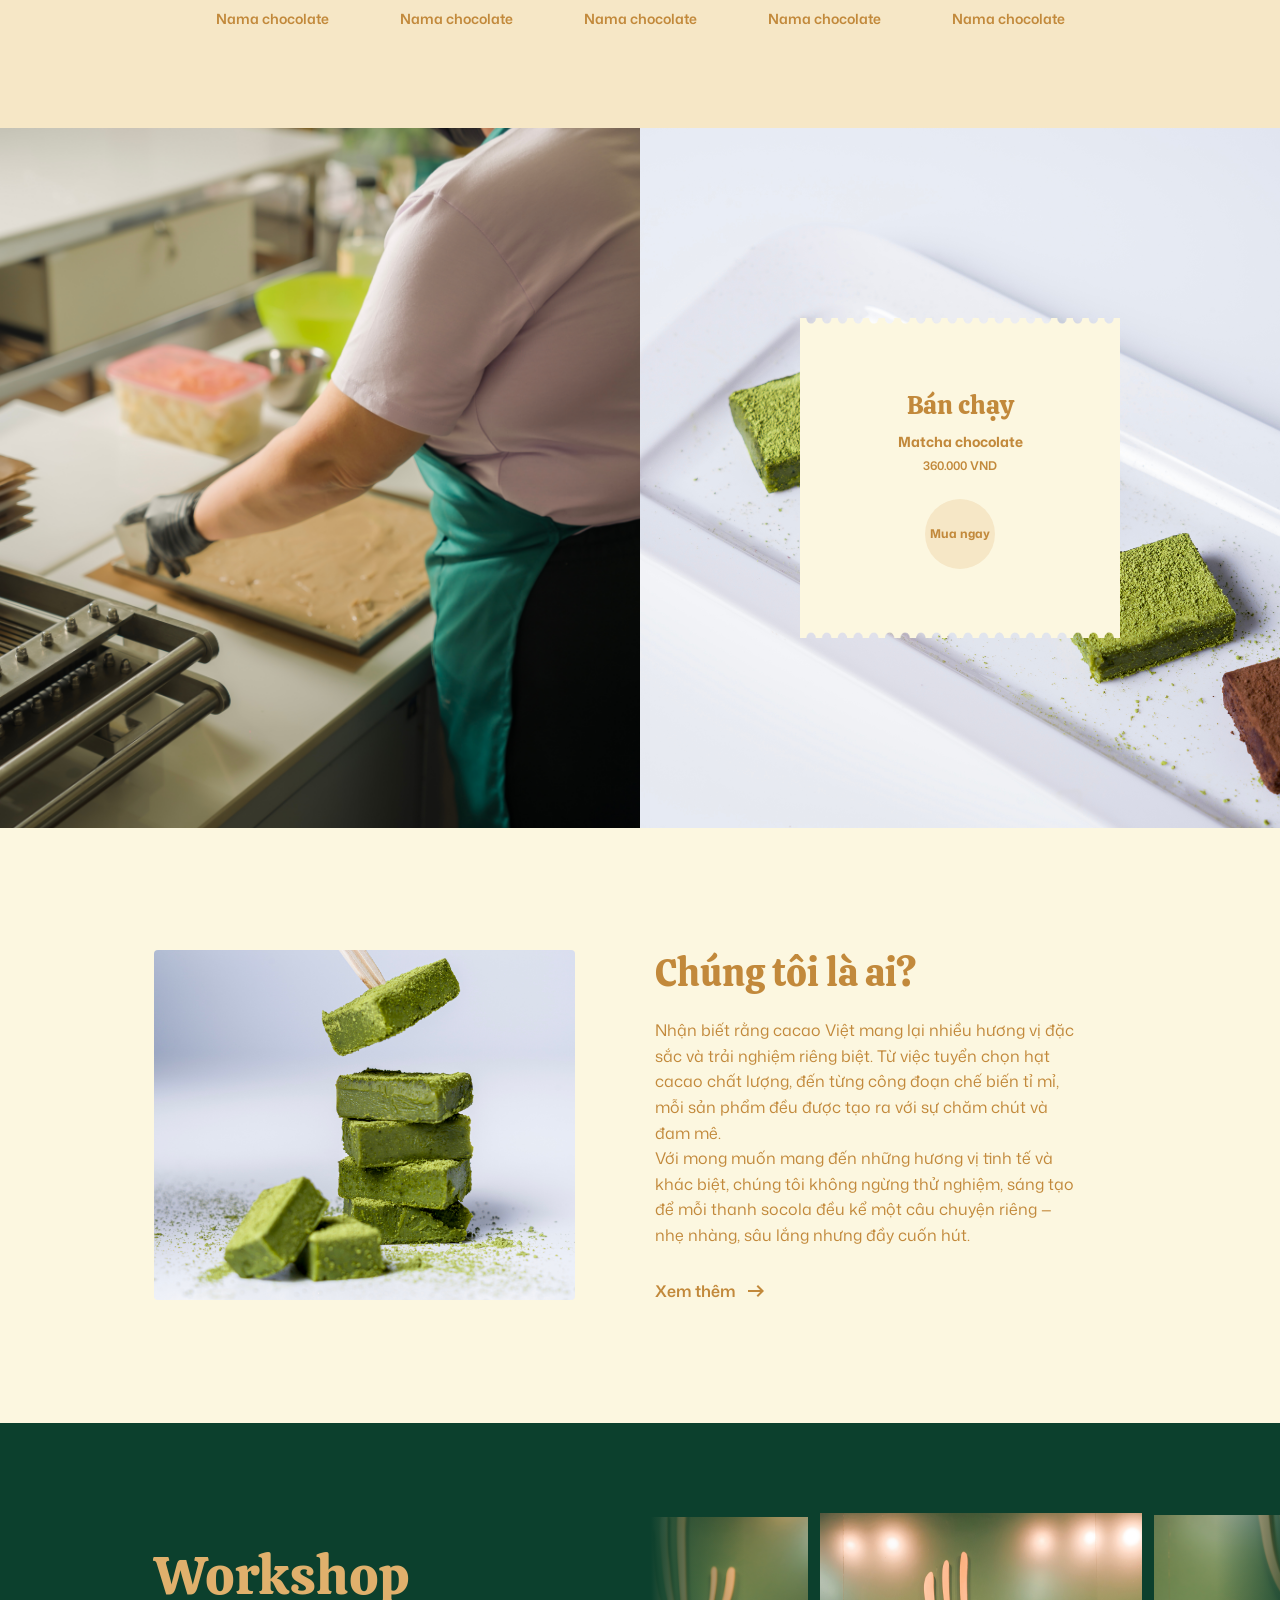
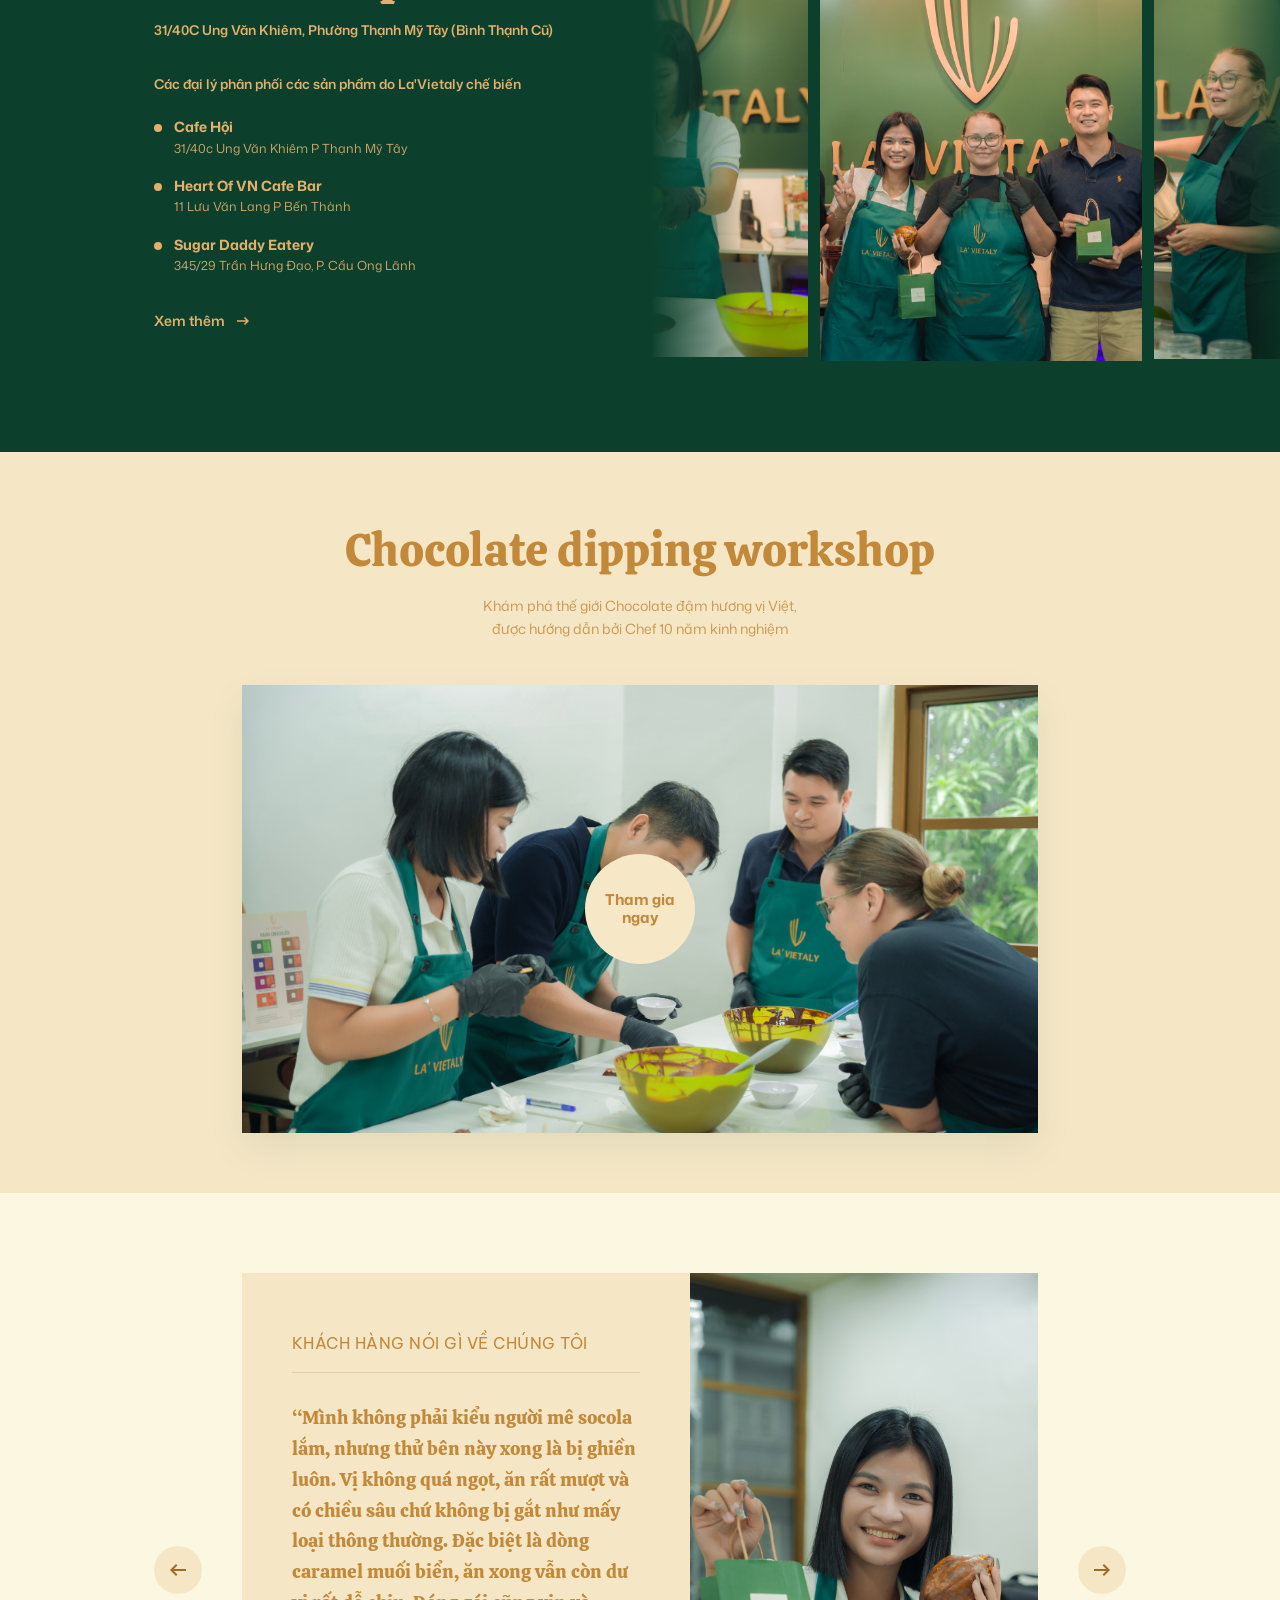
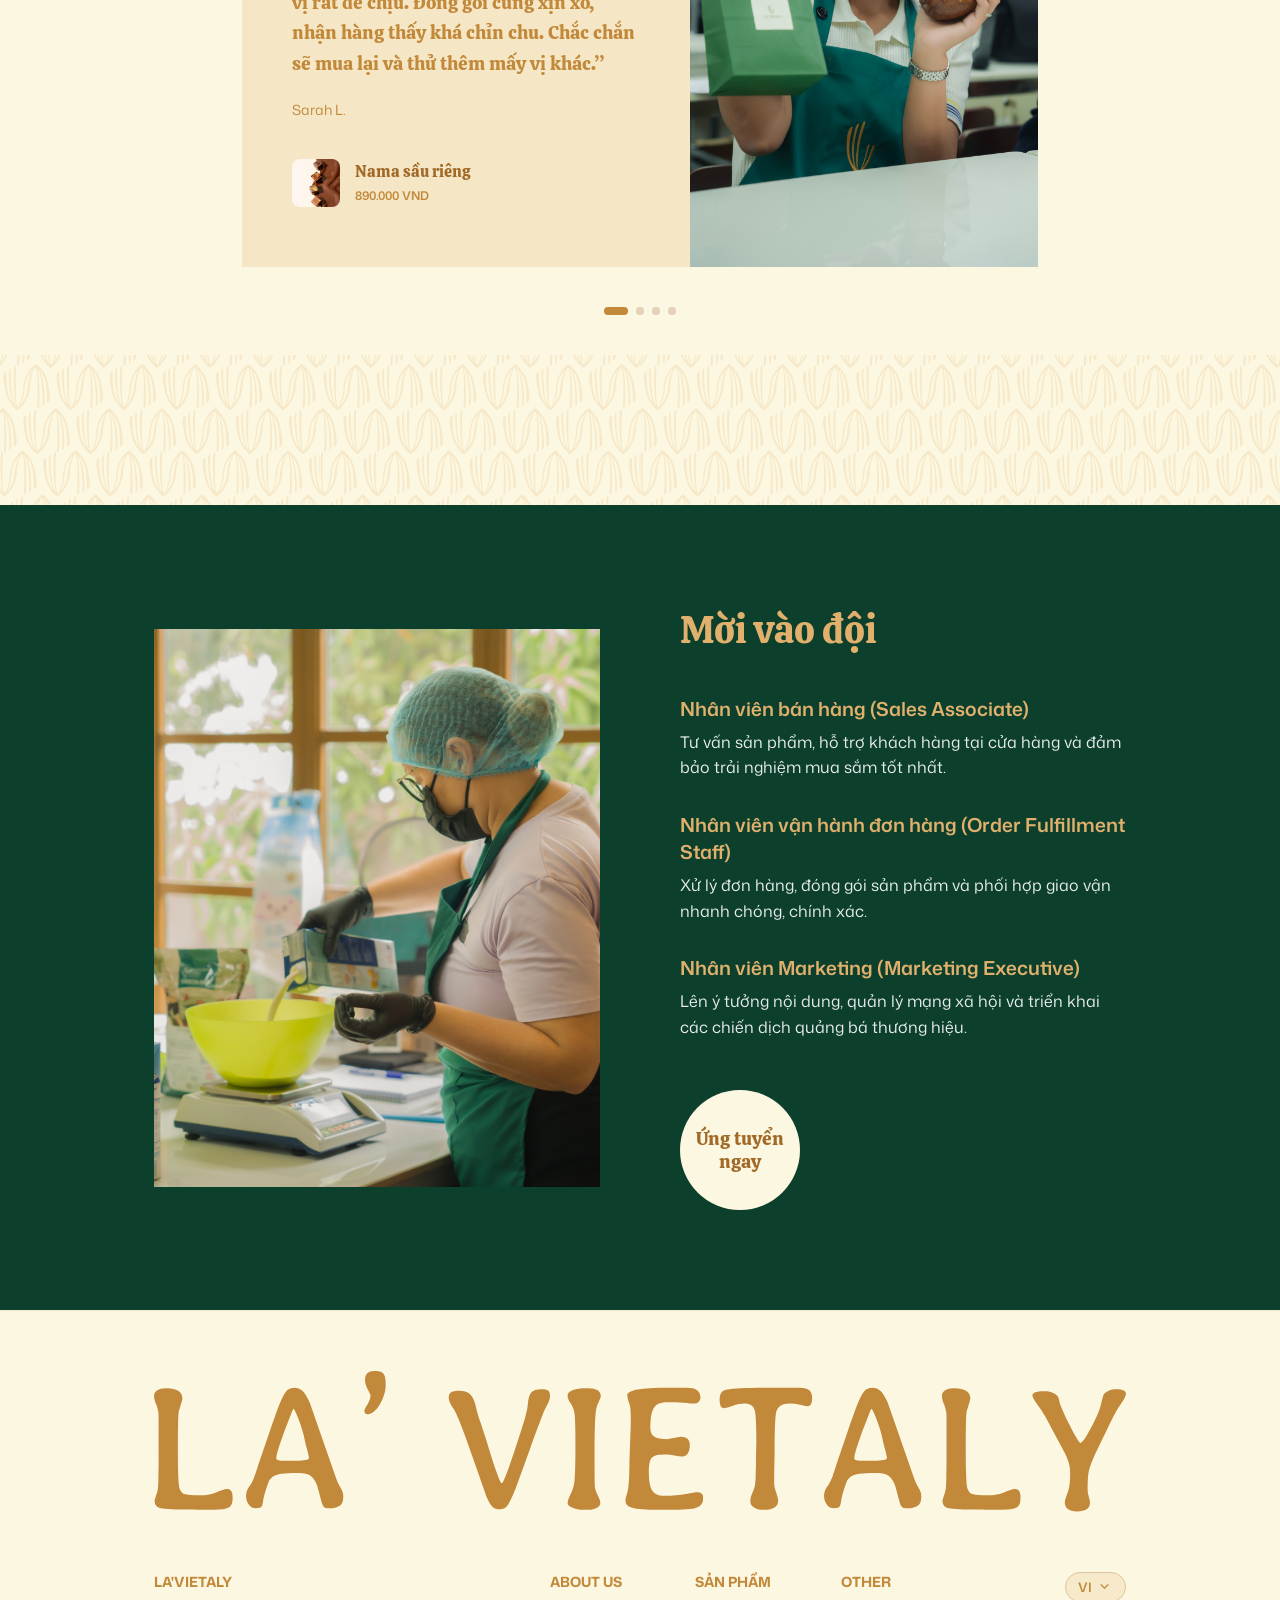
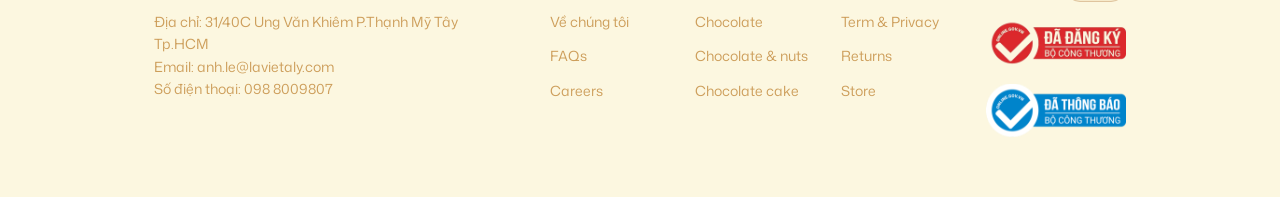
==== commit 63dc8569: "update" ====
--- a/index.html
+++ b/index.html
@@ -553,7 +553,7 @@
                                 </div>
                             </div>
                             <div class="review-card-right">
-                                <img src="images/review.png" alt="Review">
+                                <img src="images/review.jpg" alt="Review">
                             </div>
                         </div>
 
--- a/css/home.css
+++ b/css/home.css
@@ -621,7 +621,7 @@
     }
 }
 
-/* Store / Workshop Section */
+/* Store Section */
 .store-section {
     background-color: var(--color-topbar-bg);
     padding: 85px 0;
@@ -848,9 +848,9 @@
     }
 }
 
-/* Chocolate Dipping Workshop Banner Section */
+/* Workshop Section */
 .workshop-banner-section {
-    background-color: var(--color-icon-bg); /* #F5E7C6 */
+    background-color: var(--color-icon-bg);
     padding: 70px 0 60px 0;
 }
 
@@ -1354,8 +1354,6 @@
 }
 
 @media (max-width: 992px) {
-
-    /* Review Section */
     .review-bottom-bg {
         height: 60px;
         overflow: hidden;
@@ -1407,7 +1405,6 @@
 
 @media (max-width: 768px) {
 
-    /* Product Showcase & Category */
     .product-showcase,
     .category-section,
     .instagram-section {
@@ -1447,7 +1444,6 @@
         font-size: var(--fs-base);
     }
 
-    /* Who We Are */
     .who-we-are-left,
     .who-we-are-right {
         width: 100% !important;
@@ -1458,7 +1454,6 @@
         top: -60px !important;
     }
 
-    /* Split Banner */
     .split-left,
     .split-right {
         height: 350px !important;
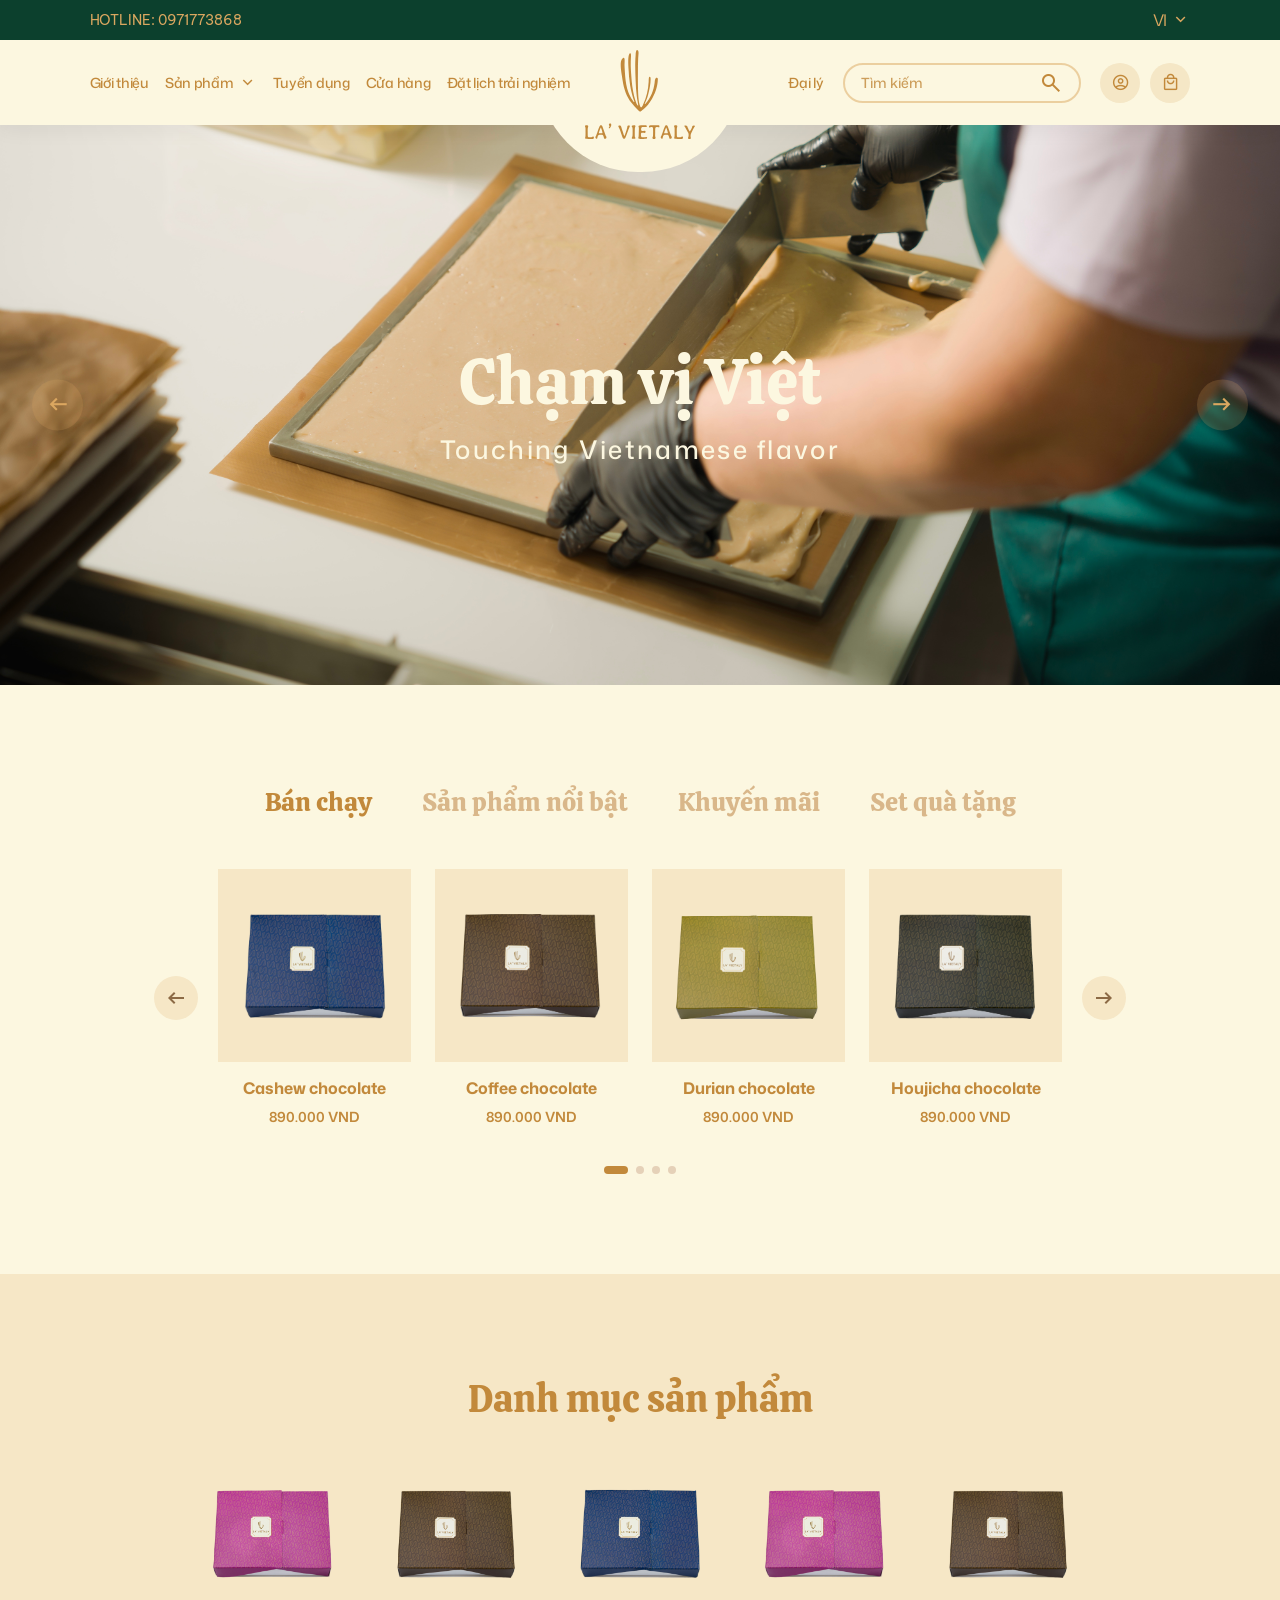
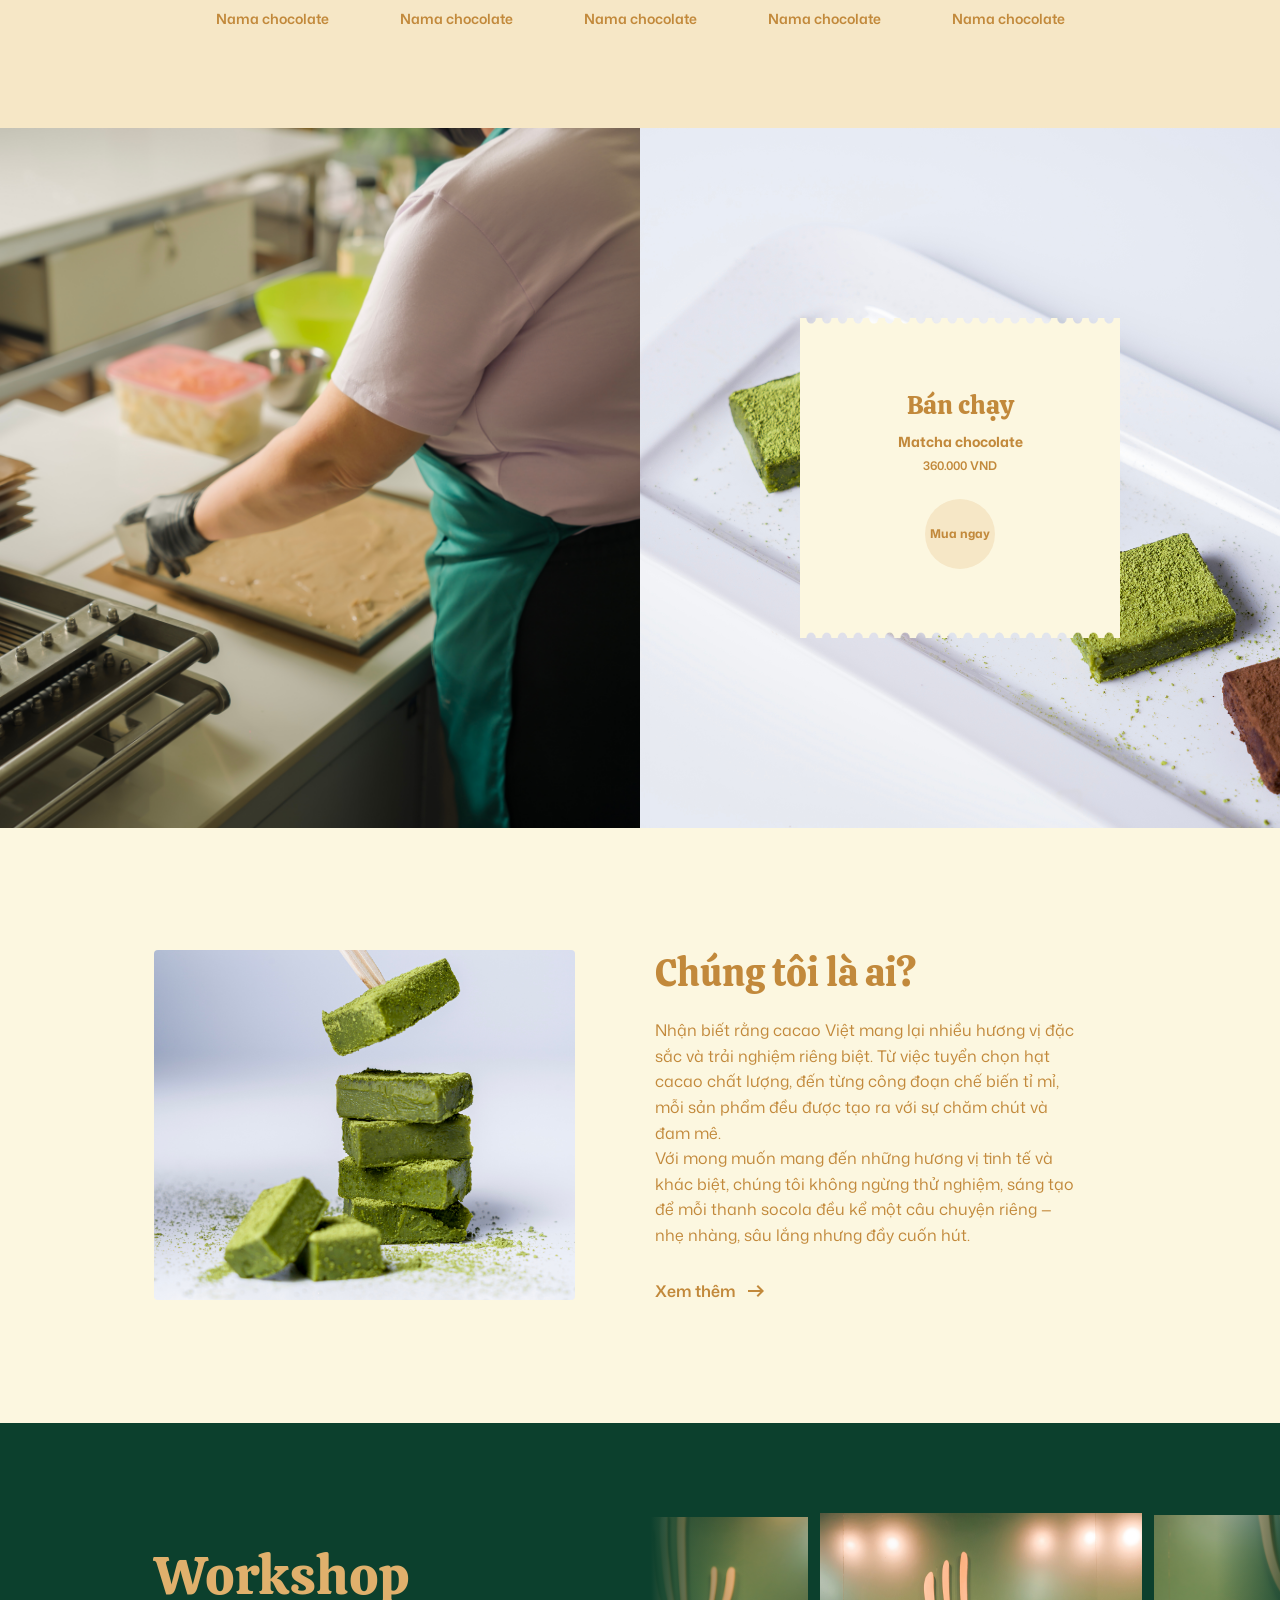
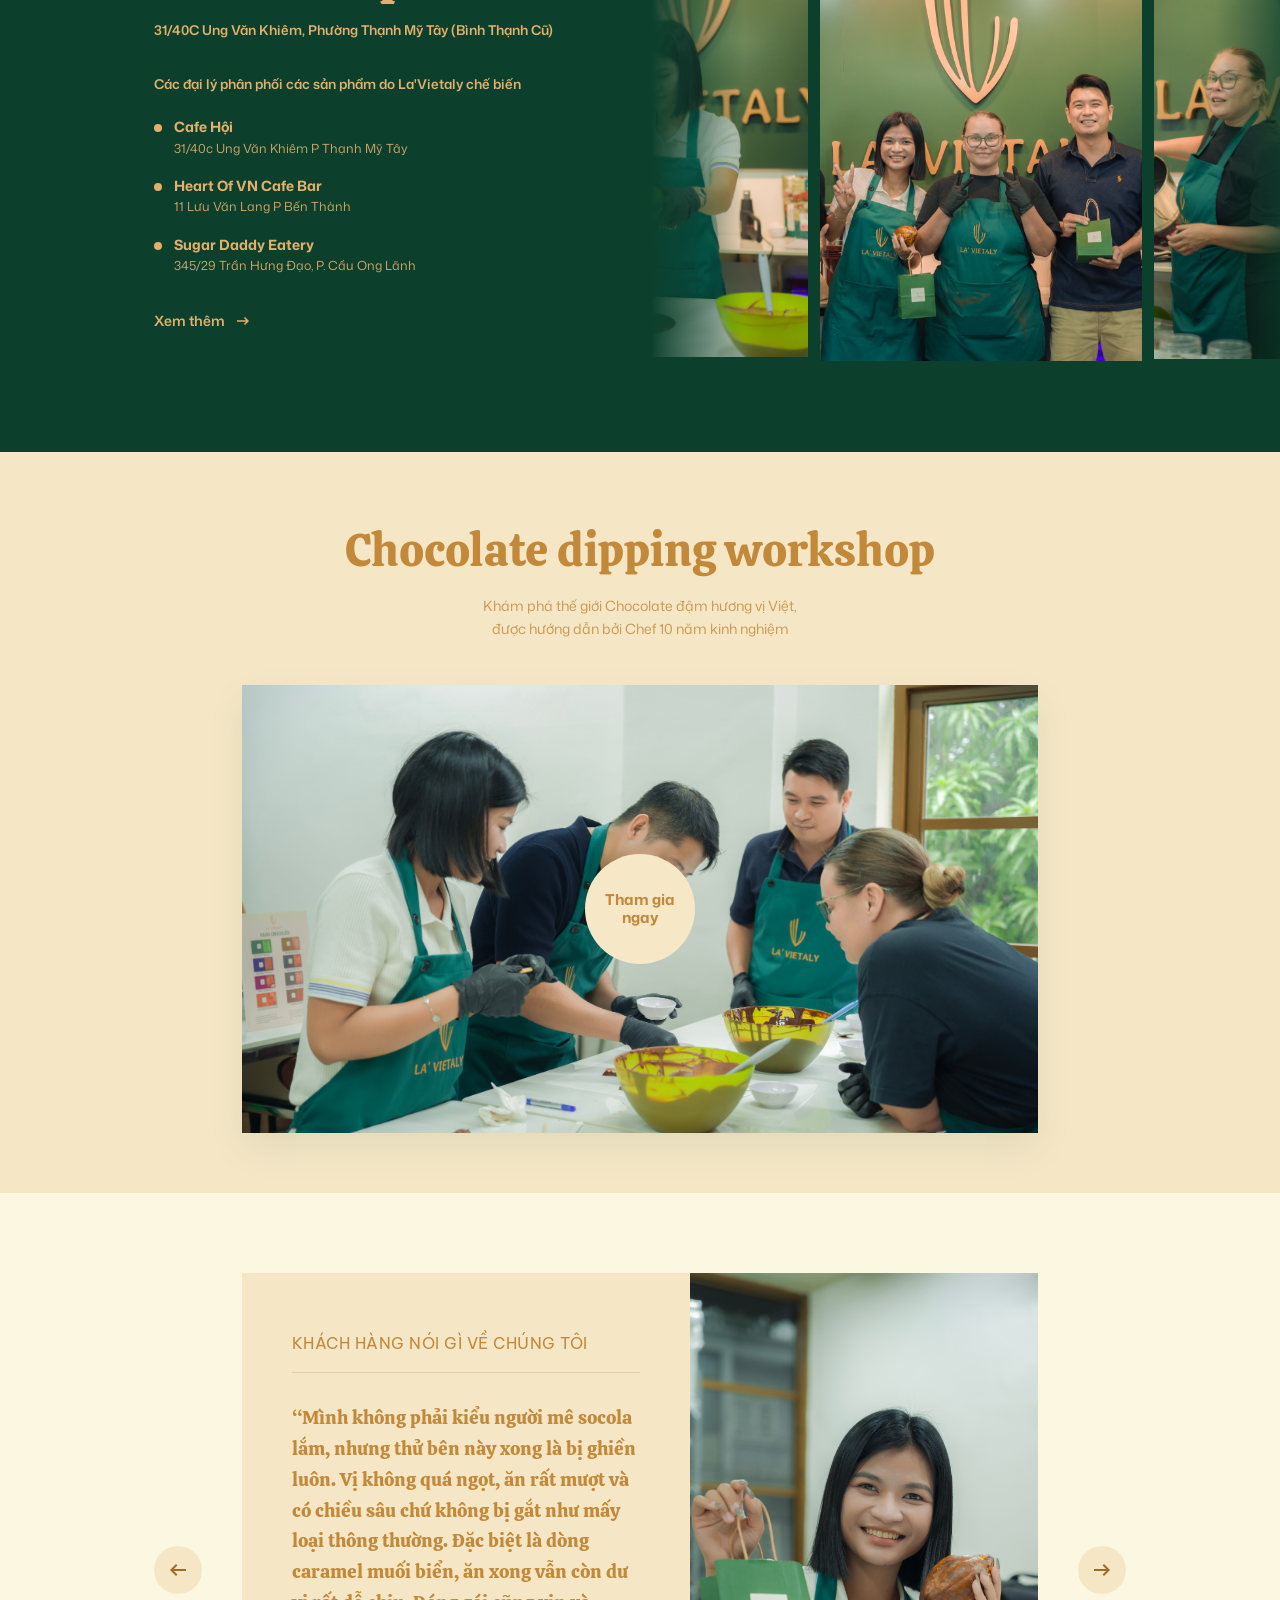
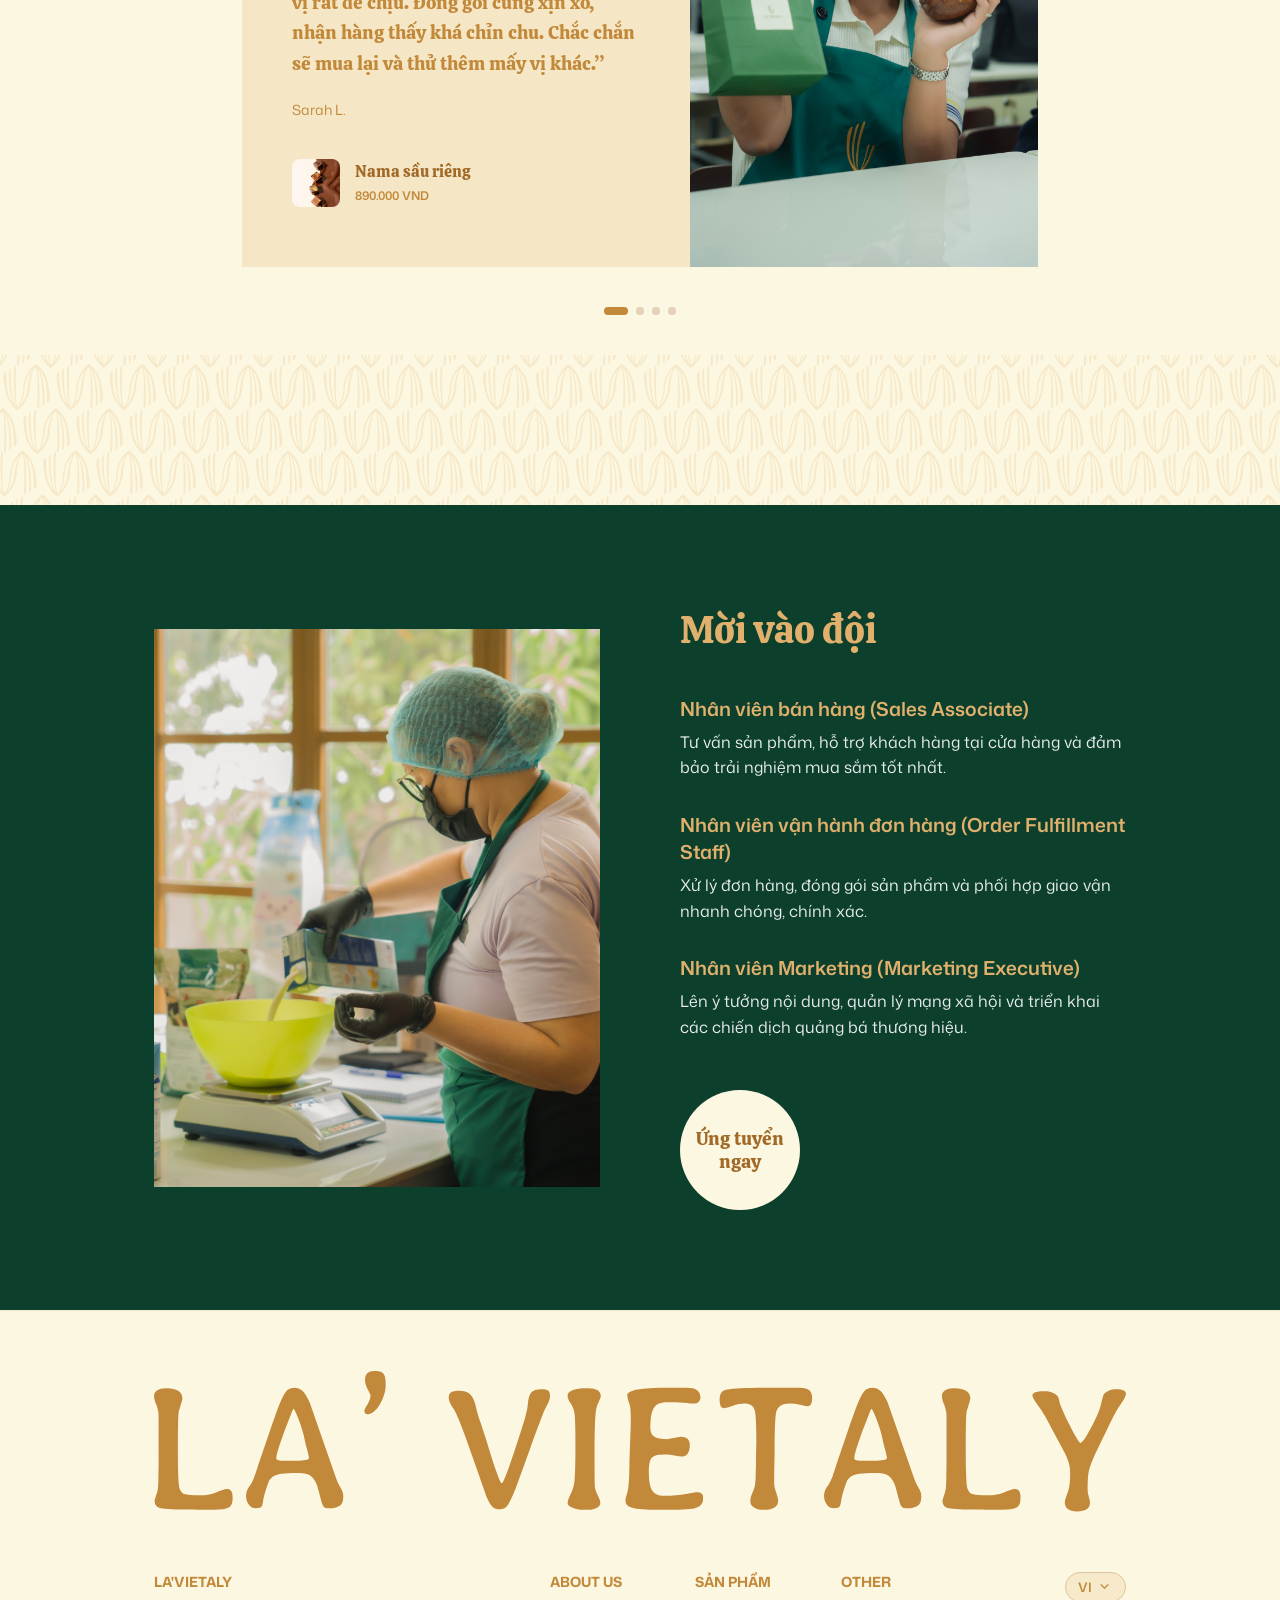
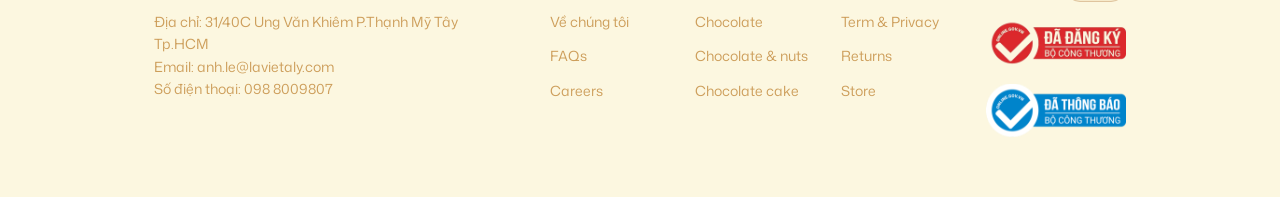
==== commit 805f35d0: "update picture" ====
--- a/index.html
+++ b/index.html
@@ -76,17 +76,17 @@
 
                                     <div class="mega-product-group active" id="cat-artisan">
                                         <div class="mega-product-card">
-                                            <img src="images/product1.png" alt="Artisan 1">
+                                            <img src="images/cashew.png" alt="Artisan 1">
                                             <h4>Hộp Socola Artisan Nghệ Thuật</h4>
                                             <p class="price">850.000đ</p>
                                         </div>
                                         <div class="mega-product-card">
-                                            <img src="images/product1.png" alt="Artisan 2">
+                                            <img src="images/cashew.png" alt="Artisan 2">
                                             <h4>Viên Socola Bonbon Hảo Hạng</h4>
                                             <p class="price">320.000đ</p>
                                         </div>
                                         <div class="mega-product-card">
-                                            <img src="images/product1.png" alt="Artisan 3">
+                                            <img src="images/cashew.png" alt="Artisan 3">
                                             <h4>Set Quà Tặng Artisan Độc Bản</h4>
                                             <p class="price">1.500.000đ</p>
                                         </div>
@@ -94,12 +94,12 @@
 
                                     <div class="mega-product-group" id="cat-bars">
                                         <div class="mega-product-card">
-                                            <img src="images/product1.png" alt="Bar 1">
+                                            <img src="images/cashew.png" alt="Bar 1">
                                             <h4>Thanh Socola Đen 85% Cacao</h4>
                                             <p class="price">190.000đ</p>
                                         </div>
                                         <div class="mega-product-card">
-                                            <img src="images/product1.png" alt="Bar 2">
+                                            <img src="images/cashew.png" alt="Bar 2">
                                             <h4>Thanh Socola Sữa Trái Cây Hạt Dẻ</h4>
                                             <p class="price">210.000đ</p>
                                         </div>
@@ -107,22 +107,22 @@
 
                                     <div class="mega-product-group" id="cat-truffles">
                                         <div class="mega-product-card">
-                                            <img src="images/product1.png" alt="Truffle 1">
+                                            <img src="images/cashew.png" alt="Truffle 1">
                                             <h4>Truffle Trà Xanh Matcha</h4>
                                             <p class="price">250.000đ</p>
                                         </div>
                                         <div class="mega-product-card">
-                                            <img src="images/product1.png" alt="Truffle 2">
+                                            <img src="images/cashew.png" alt="Truffle 2">
                                             <h4>Truffle Dâu Tây Sữa</h4>
                                             <p class="price">280.000đ</p>
                                         </div>
                                         <div class="mega-product-card">
-                                            <img src="images/product1.png" alt="Truffle 3">
+                                            <img src="images/cashew.png" alt="Truffle 3">
                                             <h4>Truffle Caramel Muối Biển</h4>
                                             <p class="price">260.000đ</p>
                                         </div>
                                         <div class="mega-product-card">
-                                            <img src="images/product1.png" alt="Truffle 4">
+                                            <img src="images/cashew.png" alt="Truffle 4">
                                             <h4>Truffle Socola Đắng Nguyên Chất</h4>
                                             <p class="price">290.000đ</p>
                                         </div>
@@ -204,7 +204,8 @@
                         <div class="showcase-track">
                             <div class="product-card group">
                                 <div class="product-image-wrap">
-                                    <img src="images/product1.png" alt="Product 1" class="main-img">
+                                    <img src="images/cashew.png" alt="Cashew chocolate" class="main-img img-default">
+                                    <img src="images/cashew2.png" alt="Cashew chocolate mở hộp" class="main-img img-hover">
                                     <div class="product-hover-elements">
 
                                         <div class="product-actions">
@@ -223,7 +224,8 @@
 
                             <div class="product-card group">
                                 <div class="product-image-wrap">
-                                    <img src="images/product2.png" alt="Product 2" class="main-img">
+                                    <img src="images/coffee.png" alt="Coffee chocolate" class="main-img img-default">
+                                    <img src="images/coffee2.png" alt="Coffee chocolate mở hộp" class="main-img img-hover">
                                     <div class="product-hover-elements">
 
                                         <div class="product-actions">
@@ -242,7 +244,8 @@
 
                             <div class="product-card group">
                                 <div class="product-image-wrap">
-                                    <img src="images/product3.png" alt="Product 3" class="main-img">
+                                    <img src="images/durian.png" alt="Durian chocolate" class="main-img img-default">
+                                    <img src="images/durian2.png" alt="Durian chocolate mở hộp" class="main-img img-hover">
                                     <div class="product-hover-elements">
 
                                         <div class="product-actions">
@@ -261,7 +264,8 @@
 
                             <div class="product-card group">
                                 <div class="product-image-wrap">
-                                    <img src="images/product4.png" alt="Product 4" class="main-img">
+                                    <img src="images/houjicha.png" alt="Houjicha chocolate" class="main-img img-default">
+                                    <img src="images/houjicha2.png" alt="Houjicha chocolate mở hộp" class="main-img img-hover">
                                     <div class="product-hover-elements">
 
                                         <div class="product-actions">
@@ -280,7 +284,8 @@
 
                             <div class="product-card group">
                                 <div class="product-image-wrap">
-                                    <img src="images/product1.png" alt="Product 1" class="main-img">
+                                    <img src="images/cashew.png" alt="Cashew chocolate" class="main-img img-default">
+                                    <img src="images/cashew2.png" alt="Cashew chocolate mở hộp" class="main-img img-hover">
                                     <div class="product-hover-elements">
 
                                         <div class="product-actions">
@@ -299,7 +304,8 @@
 
                             <div class="product-card group">
                                 <div class="product-image-wrap">
-                                    <img src="images/product2.png" alt="Product 2" class="main-img">
+                                    <img src="images/coffee.png" alt="Coffee chocolate" class="main-img img-default">
+                                    <img src="images/coffee2.png" alt="Coffee chocolate mở hộp" class="main-img img-hover">
                                     <div class="product-hover-elements">
 
                                         <div class="product-actions">
@@ -318,7 +324,8 @@
 
                             <div class="product-card group">
                                 <div class="product-image-wrap">
-                                    <img src="images/product3.png" alt="Product 3" class="main-img">
+                                    <img src="images/durian.png" alt="Durian chocolate" class="main-img img-default">
+                                    <img src="images/durian2.png" alt="Durian chocolate mở hộp" class="main-img img-hover">
                                     <div class="product-hover-elements">
 
                                         <div class="product-actions">
@@ -337,7 +344,8 @@
 
                             <div class="product-card group">
                                 <div class="product-image-wrap">
-                                    <img src="images/product4.png" alt="Product 4" class="main-img">
+                                    <img src="images/houjicha.png" alt="Houjicha chocolate" class="main-img img-default">
+                                    <img src="images/houjicha2.png" alt="Houjicha chocolate mở hộp" class="main-img img-hover">
                                     <div class="product-hover-elements">
 
                                         <div class="product-actions">
@@ -704,4 +712,4 @@
     <script type="module" src="js/home.js"></script>
 </body>
 
-</html>+</html>
--- a/css/app.css
+++ b/css/app.css
@@ -1104,6 +1104,7 @@
   color: var(--color-topbar-bg);
   line-height: 1.4;
   margin: 0;
+  flex-grow: 1;
 }
 
 .mega-product-card .price {
@@ -1112,6 +1113,7 @@
   font-weight: 600;
   color: var(--color-header-text);
   margin: 0;
+  margin-top: auto;
 }
 
 .footer-section {
--- a/css/home.css
+++ b/css/home.css
@@ -193,7 +193,7 @@
     justify-content: center;
     align-items: center;
     aspect-ratio: 1 / 1;
-    padding: 35px;
+    padding: 0;
     overflow: hidden;
 }
 
@@ -201,11 +201,30 @@
     width: 100%;
     height: 100%;
     object-fit: contain;
-    transition: transform 0.3s ease;
+    transform: scale(1.8);
+    transition: transform 0.4s ease, opacity 0.4s ease;
+}
+
+.product-image-wrap .img-hover {
+    position: absolute;
+    top: 0;
+    left: 0;
+    width: 100%;
+    height: 100%;
+    opacity: 0;
+    pointer-events: none;
 }
 
 .product-card:hover .main-img {
-    transform: scale(1.05);
+    transform: scale(1.9);
+}
+
+.product-card:hover .img-hover {
+    opacity: 1;
+}
+
+.product-card:hover .product-image-wrap:has(.img-hover) .img-default {
+    opacity: 0;
 }
 
 .product-hover-elements {
